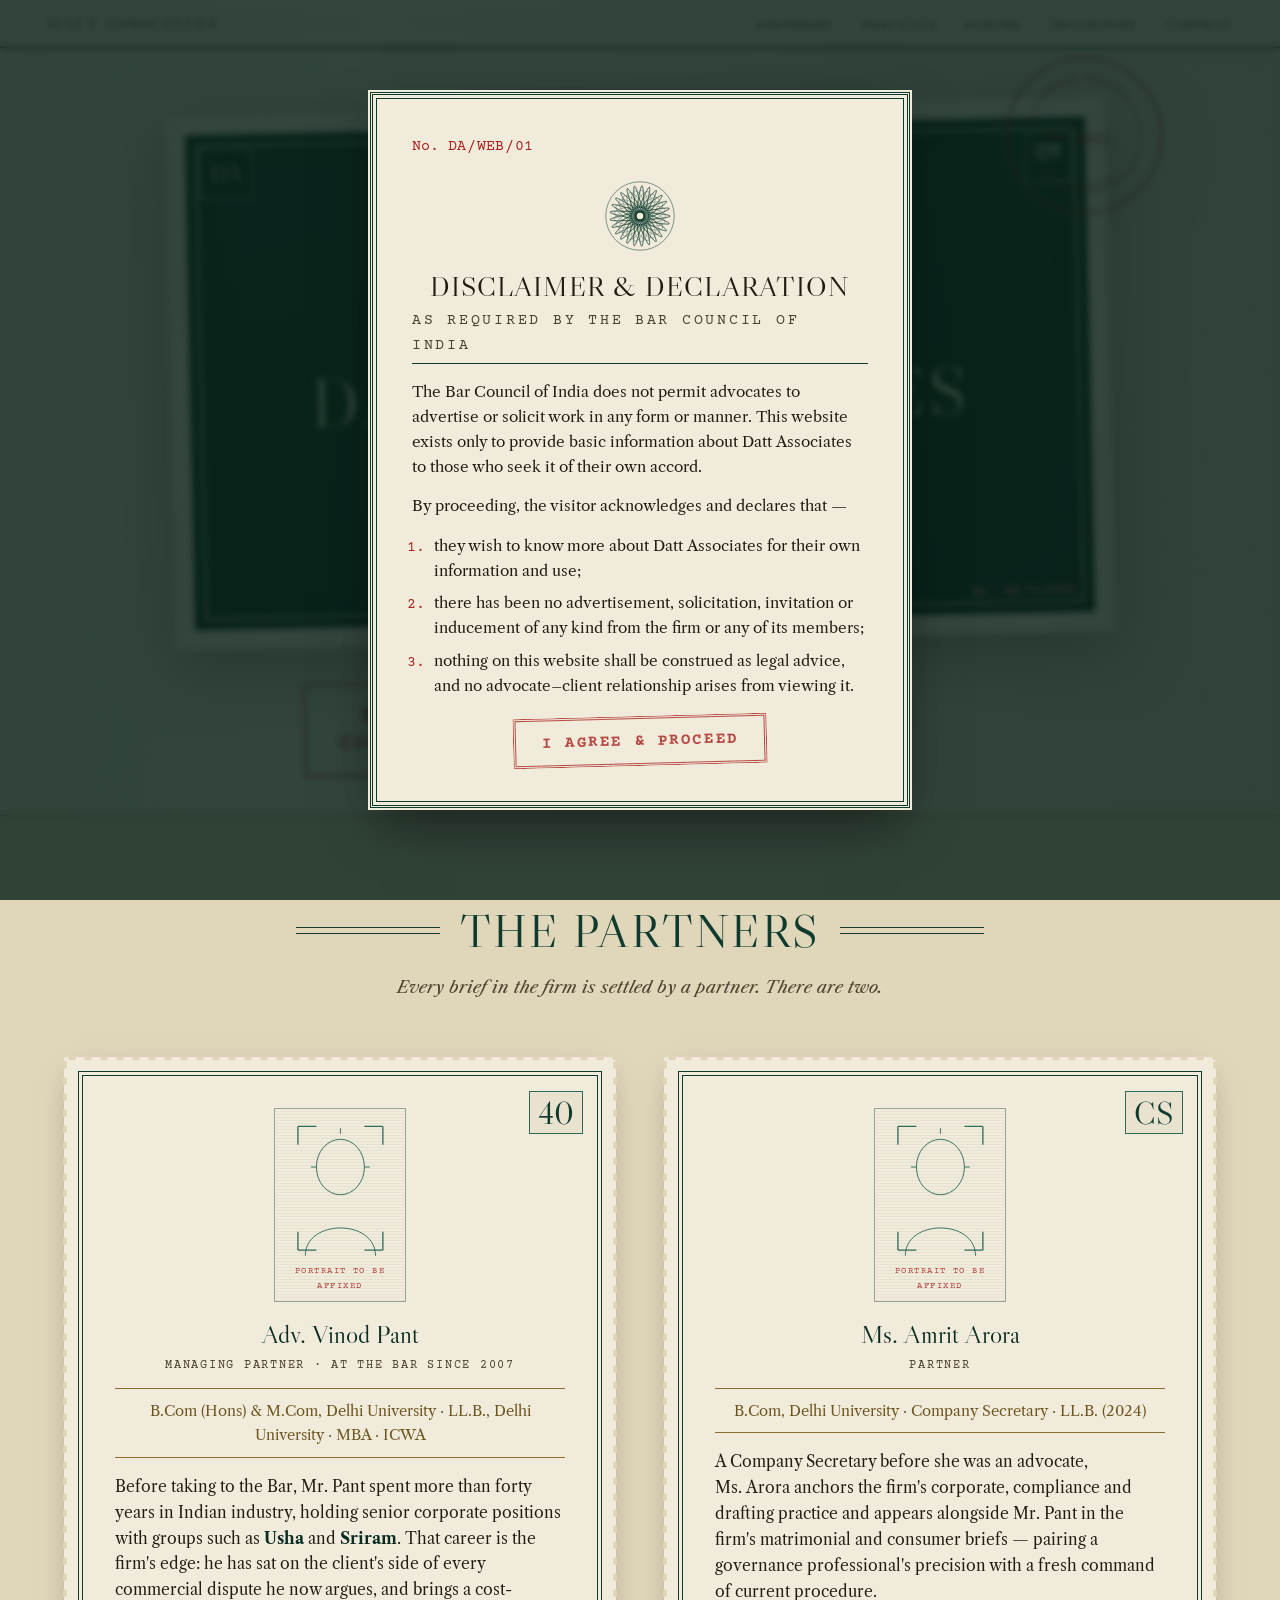
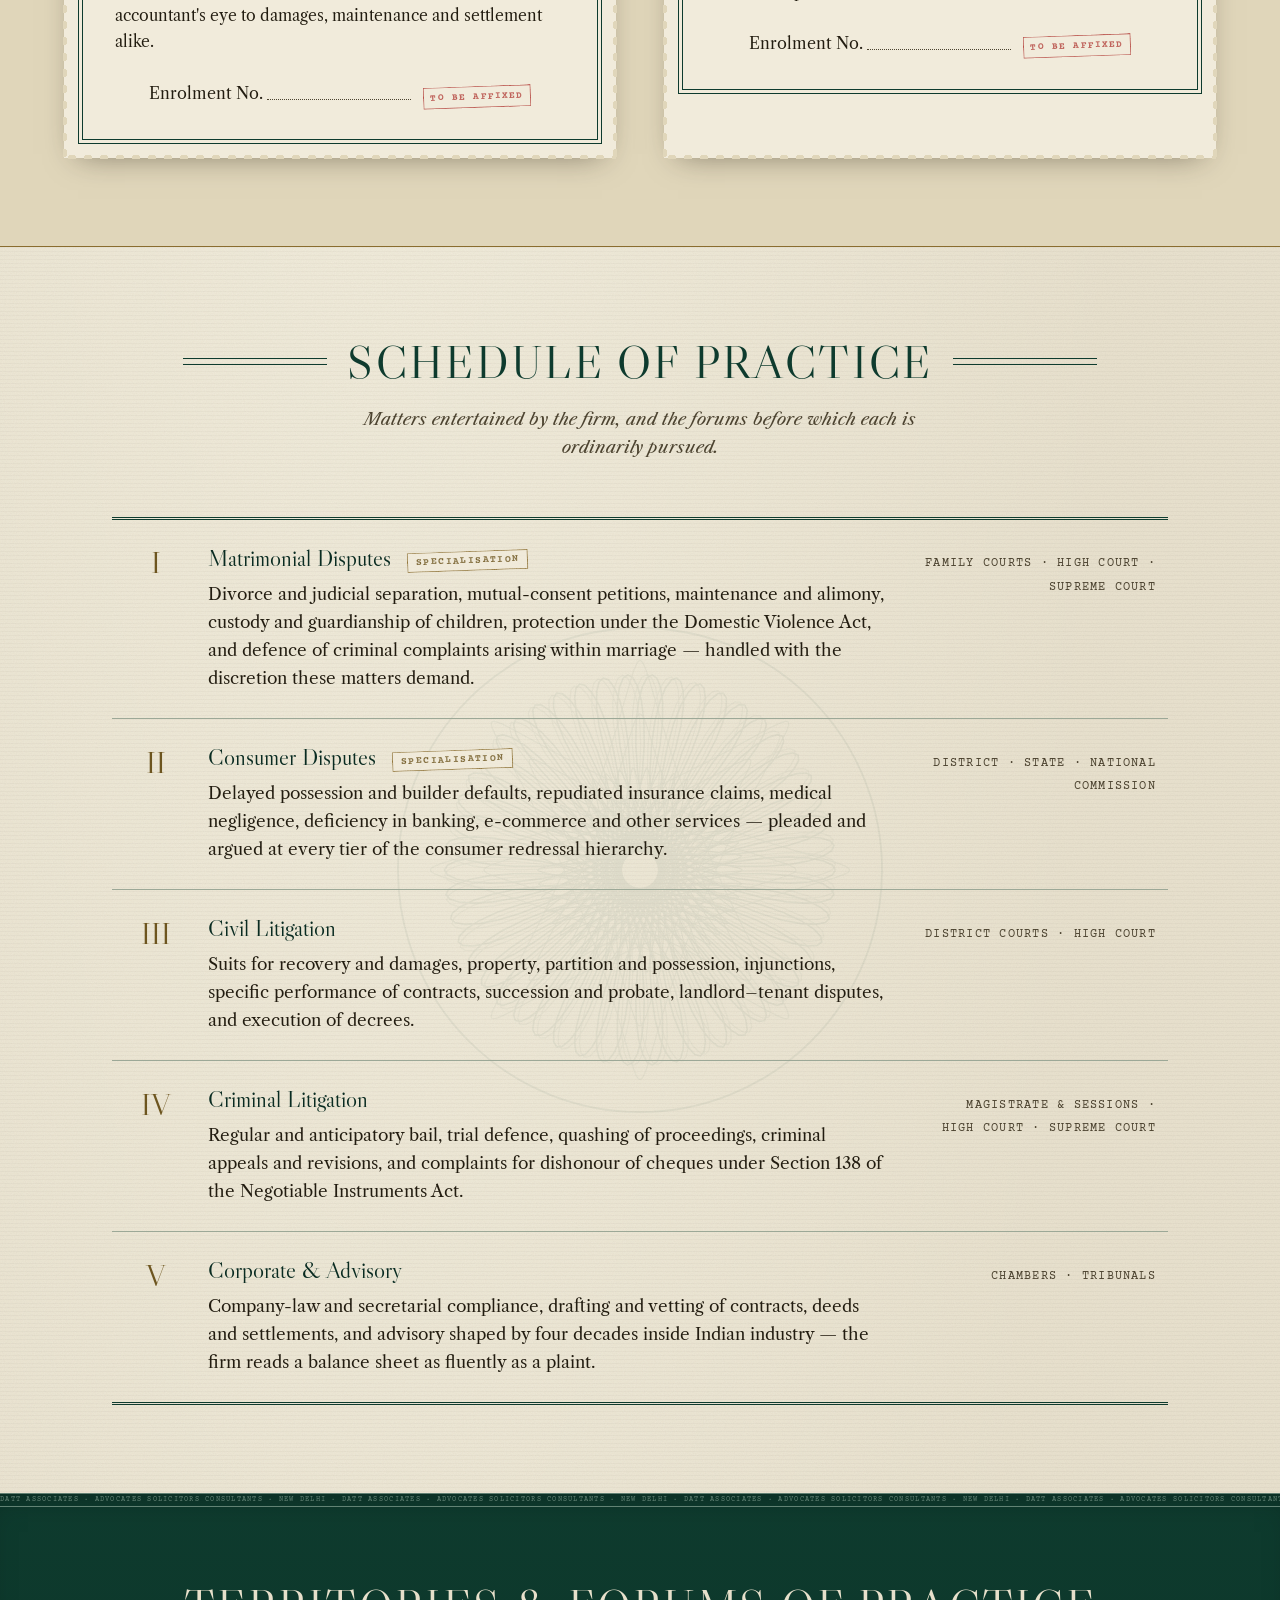
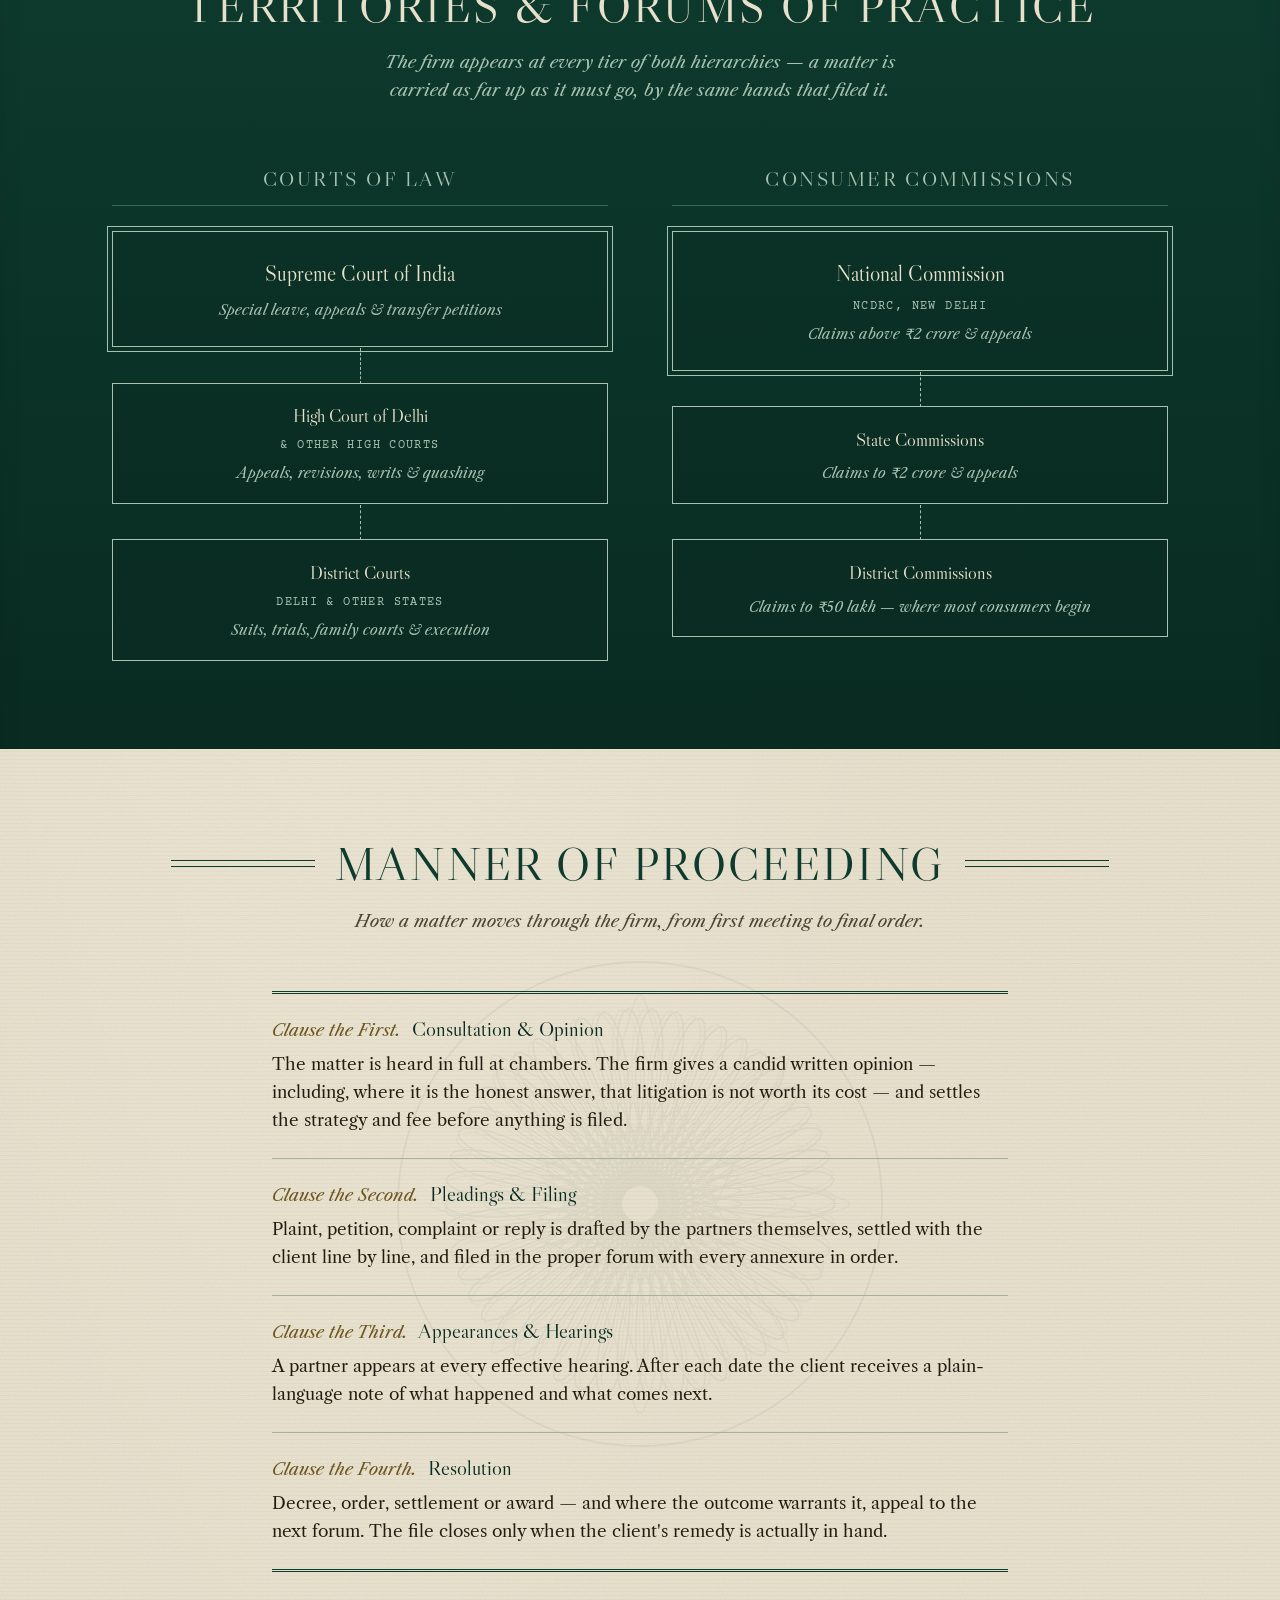
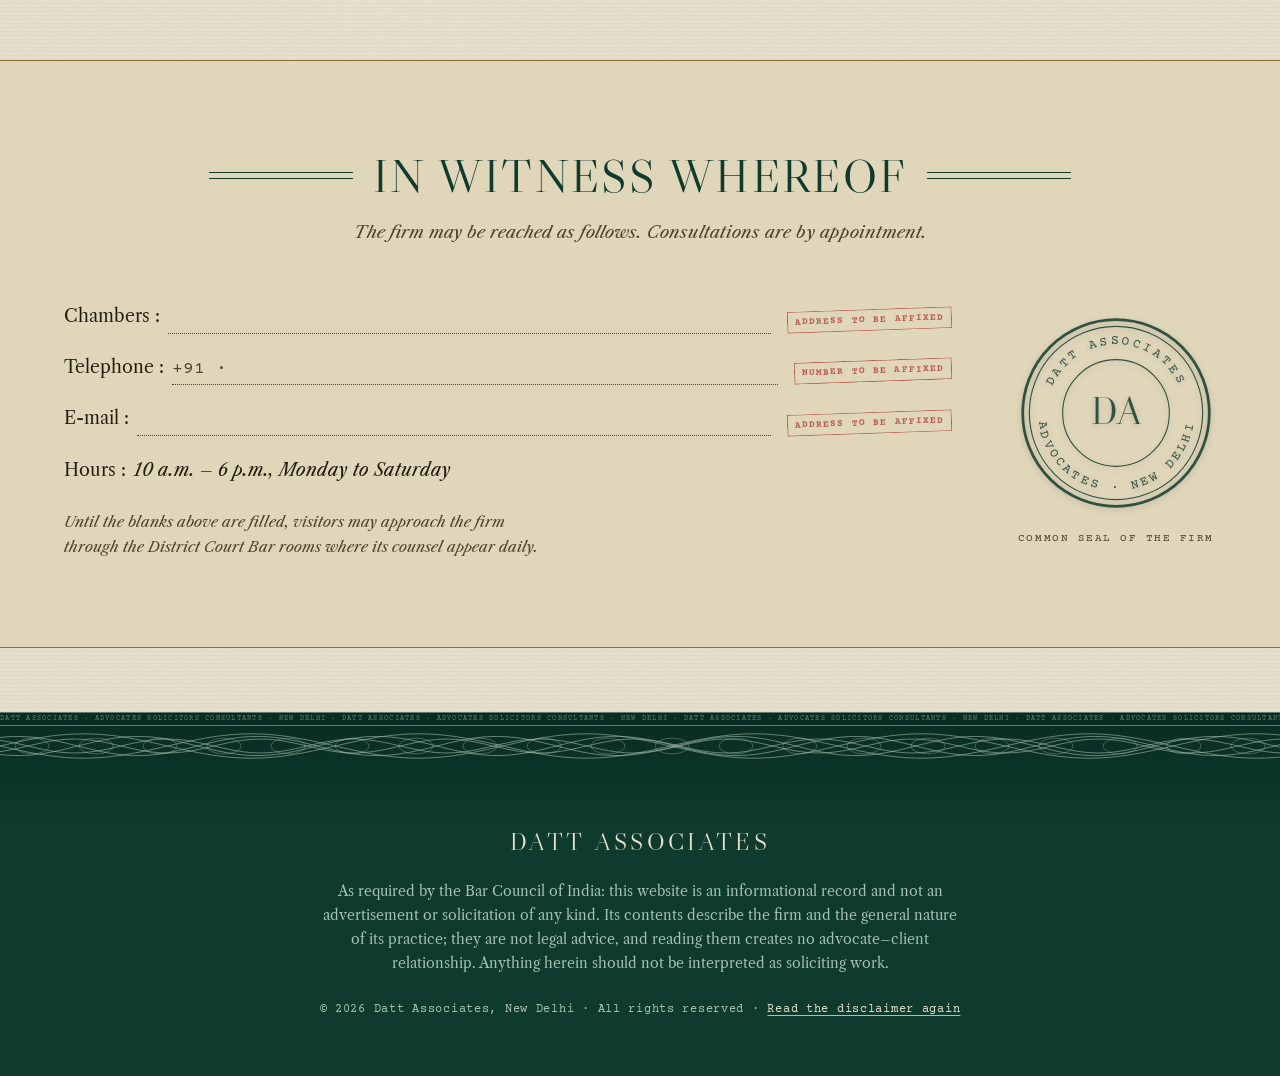
==== index.html @ afb18645 "Datt Associates firm site — engraved stamp-paper design Static one-page site for the Delhi law firm:" ====
<!DOCTYPE html>
<html lang="en">
<head>
<meta charset="UTF-8">
<meta name="viewport" content="width=device-width, initial-scale=1.0">
<title>Datt Associates — Advocates, Solicitors &amp; Consultants, New Delhi</title>
<meta name="description" content="Datt Associates, New Delhi — advocates, solicitors and consultants for civil, criminal, matrimonial and consumer matters, appearing from the district courts to the Supreme Court of India.">
<link rel="stylesheet" href="fonts/fonts.css">
<link rel="stylesheet" href="css/styles.css">
<link rel="icon" href="data:image/svg+xml,%3Csvg xmlns='http://www.w3.org/2000/svg' viewBox='0 0 32 32'%3E%3Crect width='32' height='32' fill='%230e3b2e'/%3E%3Ctext x='16' y='22' text-anchor='middle' font-family='Georgia' font-size='17' fill='%23e9e2cf'%3EDA%3C/text%3E%3C/svg%3E">
</head>
<body>
<!--
THESIS: The firm's site is an engraved Indian legal instrument — stamp-paper security
printing carrying verifiable pedigree — refusing the navy-gold pillars-and-gavel
law-firm template and its sterile legal-tech opposite.
OWN-WORLD: Buff security paper; intaglio green plates; guilloche rosettes and lattice
bands generated as working curves; rubber-stamp red endorsements; court-fee gold marks;
red mono serial numbers; microprint rules; perforated stamp frames; deed-blank
placeholders. Caslon engraved caps, Courier Prime serials, Devanagari co-title.
STORY: A distressed litigant lands on a document that looks like the law itself,
reads exactly what the firm handles and who argues it, believes the specifics,
and calls for a consultation.
FIRST VIEWPORT: One monumental perforated stamp affixed to the sheet at -1.2deg —
green engraved interior with rosette, bilingual firm name, hook line, corner marks —
cancelled by a red circular NEW DELHI postmark; below it the red stamped
REQUEST A CONSULTATION endorsement, then the partner stamps.
FORM: Stamp Paper Engraving — grounded candidate 4 of 7, seed key 9ecdd516.
COMP: .impeccable/mocks/comp3-affixed-stamp.png approved 2026-08-31 (code-rendered).
FINISH: unreviewed and undocumented is unfinished; this build ends with the finish
review, the verdict, and DESIGN.md
-->

<a class="skip-link" href="#partners">Skip to content</a>

<!-- ══════════ BCI DISCLAIMER GATE ══════════ -->
<div class="gate" id="gate" role="dialog" aria-modal="true" aria-labelledby="gate-title">
  <div class="gate-doc">
    <div class="gate-border" aria-hidden="true"></div>
    <p class="gate-serial">No.&nbsp;DA&#8202;/&#8202;WEB&#8202;/&#8202;01</p>
    <svg class="gate-rosette" data-rosette="small" viewBox="-60 -60 120 120" aria-hidden="true"></svg>
    <h2 id="gate-title">Disclaimer &amp; Declaration</h2>
    <p class="gate-rule-word" aria-hidden="true">As required by the Bar Council of India</p>
    <p>The Bar Council of India does not permit advocates to advertise or solicit
    work in any form or manner. This website exists only to provide basic
    information about Datt&nbsp;Associates to those who seek it of their own accord.</p>
    <p>By proceeding, the visitor acknowledges and declares that —</p>
    <ol>
      <li>they wish to know more about Datt&nbsp;Associates for their own information and use;</li>
      <li>there has been no advertisement, solicitation, invitation or inducement of any kind from the firm or any of its members;</li>
      <li>nothing on this website shall be construed as legal advice, and no advocate–client relationship arises from viewing it.</li>
    </ol>
    <button class="stamp-btn" id="gate-agree" type="button">I&nbsp;Agree&nbsp;&amp;&nbsp;Proceed</button>
    <div class="gate-stamp" id="gate-stamp" aria-hidden="true">Agreed<br>&amp; Admitted</div>
  </div>
</div>

<!-- ══════════ DOCKET NAV ══════════ -->
<nav class="docket" aria-label="Site">
  <p class="docket-name">Datt&nbsp;Associates</p>
  <ul>
    <li><a href="#partners">Partners</a></li>
    <li><a href="#practice">Practice</a></li>
    <li><a href="#forums">Forums</a></li>
    <li><a href="#procedure">Procedure</a></li>
    <li><a href="#contact">Contact</a></li>
  </ul>
</nav>

<main>
<!-- ══════════ HERO: THE AFFIXED STAMP ══════════ -->
<header class="affix-wrap">
  <div class="mega-stamp">
    <div class="perf" aria-hidden="true"><span></span><span></span><span></span><span></span></div>
    <p class="mega-corner tl" aria-hidden="true">DA</p>
    <p class="mega-corner tr" lang="hi" aria-hidden="true">दत्त</p>
    <div class="stamp-inner">
      <svg class="rosette-main" data-rosette="main" viewBox="-110 -110 220 220" role="img" aria-label="Engraved guilloche rosette"></svg>
      <p class="mega-hindi" lang="hi">दत्त एसोसिएट्स</p>
      <h1 class="mega-name">Datt Associates</h1>
      <p class="mega-role">Advocates&nbsp;·&nbsp;Solicitors&nbsp;·&nbsp;Consultants</p>
      <p class="mega-hook">Counsel in civil, criminal, matrimonial &amp; consumer matters —
      from the district courts of Delhi and other states to the Supreme&nbsp;Court of&nbsp;India.</p>
      <p class="mega-serial">No.&nbsp;DA&#8201;74&#8201;4952</p>
    </div>
    <svg class="postmark" viewBox="-90 -90 180 180" aria-hidden="true">
      <defs><path id="pmArc" d="M -58,0 A 58,58 0 0 1 58,0"/><path id="pmArcB" d="M -58,0 A 58,58 0 0 0 58,0"/></defs>
      <circle r="82" fill="none" stroke="currentColor" stroke-width="3"/>
      <circle r="60" fill="none" stroke="currentColor" stroke-width="1.5"/>
      <text class="pm-text"><textPath href="#pmArc" startOffset="50%" text-anchor="middle">NEW DELHI</textPath></text>
      <text class="pm-text"><textPath href="#pmArcB" startOffset="50%" text-anchor="middle">CHAMBERS</textPath></text>
      <text y="7" text-anchor="middle" class="pm-mid">BY APPT.</text>
    </svg>
  </div>
  <div class="endorsement">
    <a class="stamp-cta" href="#contact">Request a<br>Consultation</a>
    <div class="endorse-note">
      <p>Consultations by appointment at the firm's chambers, New Delhi.</p>
      <a class="quiet-link" href="#practice">Read the schedule of practice ↓</a>
    </div>
  </div>
</header>

<!-- ══════════ THE PARTNERS ══════════ -->
<section class="sheet sheet-tint" id="partners" aria-labelledby="partners-h">
  <h2 id="partners-h" class="sheet-h">The Partners</h2>
  <p class="sheet-intro">Every brief in the firm is settled by a partner. There are two.</p>

  <div class="partners">
    <article class="stamp-card">
      <div class="perf" aria-hidden="true"><span></span><span></span><span></span><span></span></div>
      <div class="stamp-inner">
        <p class="denom" aria-hidden="true">40</p>
        <div class="portrait" role="img" aria-label="Portrait of Adv. Vinod Pant — photograph to be affixed">
          <svg viewBox="0 0 120 150" aria-hidden="true">
            <g fill="none" stroke="currentColor" stroke-width="1">
              <ellipse cx="60" cy="52" rx="26" ry="30"/>
              <path d="M22 148 C 22 108, 98 108, 98 148"/>
              <path d="M34 52 h-6 M92 52 h-6 M60 16 v-6"/>
              <path d="M14 8 h20 M14 8 v20 M106 8 h-20 M106 8 v20 M14 142 h20 M14 142 v-20 M106 142 h-20 M106 142 v-20" stroke-width="1.4"/>
            </g>
          </svg>
          <p class="portrait-note">Portrait to be affixed</p>
        </div>
        <h3>Adv.&nbsp;Vinod&nbsp;Pant</h3>
        <p class="stamp-role">Managing Partner · at the Bar since 2007</p>
        <p class="stamp-quals">B.Com&nbsp;(Hons) &amp; M.Com, Delhi University · LL.B., Delhi University · MBA · ICWA</p>
        <p class="stamp-bio">Before taking to the Bar, Mr.&nbsp;Pant spent more than forty years in
        Indian industry, holding senior corporate positions with groups such as
        <strong>Usha</strong> and <strong>Sriram</strong>. That career is the firm's
        edge: he has sat on the client's side of every commercial dispute he now
        argues, and brings a cost-accountant's eye to damages, maintenance and
        settlement alike.</p>
        <p class="deed-blank">Enrolment No. <span class="blank-line">&nbsp;</span> <span class="replace-mark">to be affixed</span></p>
      </div>
    </article>

    <article class="stamp-card">
      <div class="perf" aria-hidden="true"><span></span><span></span><span></span><span></span></div>
      <div class="stamp-inner">
        <p class="denom" aria-hidden="true">CS</p>
        <div class="portrait" role="img" aria-label="Portrait of Ms. Amrit Arora — photograph to be affixed">
          <svg viewBox="0 0 120 150" aria-hidden="true">
            <g fill="none" stroke="currentColor" stroke-width="1">
              <ellipse cx="60" cy="52" rx="26" ry="30"/>
              <path d="M22 148 C 22 108, 98 108, 98 148"/>
              <path d="M34 52 h-6 M92 52 h-6 M60 16 v-6"/>
              <path d="M14 8 h20 M14 8 v20 M106 8 h-20 M106 8 v20 M14 142 h20 M14 142 v-20 M106 142 h-20 M106 142 v-20" stroke-width="1.4"/>
            </g>
          </svg>
          <p class="portrait-note">Portrait to be affixed</p>
        </div>
        <h3>Ms.&nbsp;Amrit&nbsp;Arora</h3>
        <p class="stamp-role">Partner</p>
        <p class="stamp-quals">B.Com, Delhi University · Company Secretary · LL.B.&nbsp;(2024)</p>
        <p class="stamp-bio">A Company Secretary before she was an advocate,
        Ms.&nbsp;Arora anchors the firm's corporate, compliance and drafting
        practice and appears alongside Mr.&nbsp;Pant in the firm's matrimonial and
        consumer briefs — pairing a governance professional's precision with a
        fresh command of current procedure.</p>
        <p class="deed-blank">Enrolment No. <span class="blank-line">&nbsp;</span> <span class="replace-mark">to be affixed</span></p>
      </div>
    </article>
  </div>
</section>

<!-- ══════════ SCHEDULE OF PRACTICE ══════════ -->
<section class="sheet" id="practice" aria-labelledby="practice-h">
  <svg class="watermark" data-rosette="main" viewBox="-110 -110 220 220" aria-hidden="true"></svg>
  <h2 id="practice-h" class="sheet-h">Schedule of Practice</h2>
  <p class="sheet-intro">Matters entertained by the firm, and the forums before which each is ordinarily pursued.</p>

  <div class="schedule" role="list">
    <article class="row" role="listitem">
      <p class="row-index" aria-hidden="true">I</p>
      <div class="row-body">
        <h3>Matrimonial Disputes <span class="fee-mark">Specialisation</span></h3>
        <p>Divorce and judicial separation, mutual-consent petitions, maintenance and
        alimony, custody and guardianship of children, protection under the Domestic
        Violence Act, and defence of criminal complaints arising within marriage —
        handled with the discretion these matters demand.</p>
      </div>
      <p class="row-forum">Family Courts · High&nbsp;Court · Supreme&nbsp;Court</p>
    </article>

    <article class="row" role="listitem">
      <p class="row-index" aria-hidden="true">II</p>
      <div class="row-body">
        <h3>Consumer Disputes <span class="fee-mark">Specialisation</span></h3>
        <p>Delayed possession and builder defaults, repudiated insurance claims,
        medical negligence, deficiency in banking, e-commerce and other services —
        pleaded and argued at every tier of the consumer redressal hierarchy.</p>
      </div>
      <p class="row-forum">District · State · National Commission</p>
    </article>

    <article class="row" role="listitem">
      <p class="row-index" aria-hidden="true">III</p>
      <div class="row-body">
        <h3>Civil Litigation</h3>
        <p>Suits for recovery and damages, property, partition and possession,
        injunctions, specific performance of contracts, succession and probate,
        landlord–tenant disputes, and execution of decrees.</p>
      </div>
      <p class="row-forum">District Courts · High&nbsp;Court</p>
    </article>

    <article class="row" role="listitem">
      <p class="row-index" aria-hidden="true">IV</p>
      <div class="row-body">
        <h3>Criminal Litigation</h3>
        <p>Regular and anticipatory bail, trial defence, quashing of proceedings,
        criminal appeals and revisions, and complaints for dishonour of cheques
        under Section&nbsp;138 of the Negotiable Instruments Act.</p>
      </div>
      <p class="row-forum">Magistrate &amp; Sessions · High&nbsp;Court · Supreme&nbsp;Court</p>
    </article>

    <article class="row" role="listitem">
      <p class="row-index" aria-hidden="true">V</p>
      <div class="row-body">
        <h3>Corporate &amp; Advisory</h3>
        <p>Company-law and secretarial compliance, drafting and vetting of contracts,
        deeds and settlements, and advisory shaped by four decades inside Indian
        industry — the firm reads a balance sheet as fluently as a plaint.</p>
      </div>
      <p class="row-forum">Chambers · Tribunals</p>
    </article>
  </div>
</section>

<!-- ══════════ TERRITORIES & FORUMS ══════════ -->
<section class="ledger" id="forums" aria-labelledby="forums-h">
  <p class="microprint microprint-onink" aria-hidden="true"></p>
  <h2 id="forums-h" class="ledger-h">Territories &amp; Forums of Practice</h2>
  <p class="ledger-intro">The firm appears at every tier of both hierarchies — a matter is carried
  as far up as it must go, by the same hands that filed it.</p>

  <div class="ladders">
    <div class="ladder" aria-label="Courts of law, ascending">
      <h3>Courts of Law</h3>
      <ol reversed>
        <li class="tier tier-3">
          <p class="tier-name">Supreme Court of India</p>
          <p class="tier-note">Special leave, appeals &amp; transfer petitions</p>
        </li>
        <li class="tier tier-2">
          <p class="tier-name">High Court of Delhi <span class="tier-amp">&amp; other High Courts</span></p>
          <p class="tier-note">Appeals, revisions, writs &amp; quashing</p>
        </li>
        <li class="tier tier-1">
          <p class="tier-name">District Courts <span class="tier-amp">Delhi &amp; other states</span></p>
          <p class="tier-note">Suits, trials, family courts &amp; execution</p>
        </li>
      </ol>
    </div>
    <div class="ladder" aria-label="Consumer commissions, ascending">
      <h3>Consumer Commissions</h3>
      <ol reversed>
        <li class="tier tier-3">
          <p class="tier-name">National Commission <span class="tier-amp">NCDRC, New Delhi</span></p>
          <p class="tier-note">Claims above ₹2 crore &amp; appeals</p>
        </li>
        <li class="tier tier-2">
          <p class="tier-name">State Commissions</p>
          <p class="tier-note">Claims to ₹2 crore &amp; appeals</p>
        </li>
        <li class="tier tier-1">
          <p class="tier-name">District Commissions</p>
          <p class="tier-note">Claims to ₹50 lakh — where most consumers begin</p>
        </li>
      </ol>
    </div>
  </div>
</section>

<!-- ══════════ MANNER OF PROCEEDING ══════════ -->
<section class="sheet" id="procedure" aria-labelledby="procedure-h">
  <svg class="watermark" data-rosette="main" viewBox="-110 -110 220 220" aria-hidden="true"></svg>
  <h2 id="procedure-h" class="sheet-h">Manner of Proceeding</h2>
  <p class="sheet-intro">How a matter moves through the firm, from first meeting to final order.</p>

  <div class="clauses">
    <article class="clause">
      <h3><span class="clause-no">Clause the First.</span> Consultation &amp; Opinion</h3>
      <p>The matter is heard in full at chambers. The firm gives a candid written
      opinion — including, where it is the honest answer, that litigation is not
      worth its cost — and settles the strategy and fee before anything is filed.</p>
    </article>
    <article class="clause">
      <h3><span class="clause-no">Clause the Second.</span> Pleadings &amp; Filing</h3>
      <p>Plaint, petition, complaint or reply is drafted by the partners themselves,
      settled with the client line by line, and filed in the proper forum with
      every annexure in order.</p>
    </article>
    <article class="clause">
      <h3><span class="clause-no">Clause the Third.</span> Appearances &amp; Hearings</h3>
      <p>A partner appears at every effective hearing. After each date the client
      receives a plain-language note of what happened and what comes next.</p>
    </article>
    <article class="clause">
      <h3><span class="clause-no">Clause the Fourth.</span> Resolution</h3>
      <p>Decree, order, settlement or award — and where the outcome warrants it,
      appeal to the next forum. The file closes only when the client's remedy
      is actually in hand.</p>
    </article>
  </div>
</section>

<!-- ══════════ EXECUTION BLOCK: CONTACT ══════════ -->
<section class="sheet sheet-tint" id="contact" aria-labelledby="contact-h">
  <h2 id="contact-h" class="sheet-h">In Witness Whereof</h2>
  <p class="sheet-intro">The firm may be reached as follows. Consultations are by appointment.</p>

  <div class="execution">
    <div class="exec-fields">
      <p class="deed-blank">Chambers&nbsp;: <span class="blank-line blank-wide">&nbsp;</span> <span class="replace-mark">address to be affixed</span></p>
      <p class="deed-blank">Telephone&nbsp;: <span class="blank-line">+91&nbsp;·&nbsp;&nbsp;&nbsp;&nbsp;&nbsp;&nbsp;&nbsp;&nbsp;&nbsp;&nbsp;</span> <span class="replace-mark">number to be affixed</span></p>
      <p class="deed-blank">E-mail&nbsp;: <span class="blank-line blank-wide">&nbsp;</span> <span class="replace-mark">address to be affixed</span></p>
      <p class="deed-blank">Hours&nbsp;: <span class="deed-set">10 a.m. – 6 p.m., Monday to Saturday</span></p>
      <p class="exec-note">Until the blanks above are filled, visitors may approach the firm
      through the District Court Bar rooms where its counsel appear daily.</p>
    </div>
    <div class="seal-block" aria-hidden="true">
      <svg class="seal" viewBox="-90 -90 180 180">
        <defs>
          <path id="sealArcTop" d="M -62,0 A 62,62 0 0 1 62,0"/>
          <path id="sealArcBot" d="M -70,0 A 70,70 0 0 0 70,0"/>
        </defs>
        <circle r="84" fill="none" stroke="currentColor" stroke-width="2.5"/>
        <circle r="78" fill="none" stroke="currentColor" stroke-width="1"/>
        <circle r="48" fill="none" stroke="currentColor" stroke-width="1"/>
        <text class="seal-text"><textPath href="#sealArcTop" startOffset="50%" text-anchor="middle">DATT ASSOCIATES</textPath></text>
        <text class="seal-text"><textPath href="#sealArcBot" startOffset="50%" text-anchor="middle">ADVOCATES · NEW DELHI</textPath></text>
        <text class="seal-mono" y="10" text-anchor="middle">DA</text>
      </svg>
      <p class="seal-caption">Common seal of the firm</p>
    </div>
  </div>
</section>
</main>

<!-- ══════════ FOOTER ══════════ -->
<footer class="colophon">
  <p class="microprint microprint-onink" aria-hidden="true"></p>
  <svg class="band" data-band viewBox="0 0 1200 46" preserveAspectRatio="none" aria-hidden="true"></svg>
  <div class="colophon-body">
    <p class="colophon-name">Datt&nbsp;Associates</p>
    <p class="colophon-disclaimer">As required by the Bar Council of India: this website is an
    informational record and not an advertisement or solicitation of any kind. Its contents
    describe the firm and the general nature of its practice; they are not legal advice, and
    reading them creates no advocate–client relationship. Anything herein should not be
    interpreted as soliciting work.</p>
    <p class="colophon-fine">© 2026 Datt Associates, New Delhi · All rights reserved ·
    <a href="#gate" id="reshow-gate">Read the disclaimer again</a></p>
  </div>
</footer>

<script src="js/main.js"></script>
</body>
</html>
---- fonts/fonts.css ----
/* latin-ext */
@font-face {
  font-family: 'Courier Prime';
  font-style: normal;
  font-weight: 400;
  font-display: swap;
  src: url(../fonts/f0.woff2) format('woff2');
  unicode-range: U+0100-02BA, U+02BD-02C5, U+02C7-02CC, U+02CE-02D7, U+02DD-02FF, U+0304, U+0308, U+0329, U+1D00-1DBF, U+1E00-1E9F, U+1EF2-1EFF, U+2020, U+20A0-20AB, U+20AD-20C0, U+2113, U+2C60-2C7F, U+A720-A7FF;
}
/* latin */
@font-face {
  font-family: 'Courier Prime';
  font-style: normal;
  font-weight: 400;
  font-display: swap;
  src: url(../fonts/f1.woff2) format('woff2');
  unicode-range: U+0000-00FF, U+0131, U+0152-0153, U+02BB-02BC, U+02C6, U+02DA, U+02DC, U+0304, U+0308, U+0329, U+2000-206F, U+20AC, U+2122, U+2191, U+2193, U+2212, U+2215, U+FEFF, U+FFFD;
}
/* latin-ext */
@font-face {
  font-family: 'Courier Prime';
  font-style: normal;
  font-weight: 700;
  font-display: swap;
  src: url(../fonts/f2.woff2) format('woff2');
  unicode-range: U+0100-02BA, U+02BD-02C5, U+02C7-02CC, U+02CE-02D7, U+02DD-02FF, U+0304, U+0308, U+0329, U+1D00-1DBF, U+1E00-1E9F, U+1EF2-1EFF, U+2020, U+20A0-20AB, U+20AD-20C0, U+2113, U+2C60-2C7F, U+A720-A7FF;
}
/* latin */
@font-face {
  font-family: 'Courier Prime';
  font-style: normal;
  font-weight: 700;
  font-display: swap;
  src: url(../fonts/f3.woff2) format('woff2');
  unicode-range: U+0000-00FF, U+0131, U+0152-0153, U+02BB-02BC, U+02C6, U+02DA, U+02DC, U+0304, U+0308, U+0329, U+2000-206F, U+20AC, U+2122, U+2191, U+2193, U+2212, U+2215, U+FEFF, U+FFFD;
}
/* latin-ext */
@font-face {
  font-family: 'Libre Caslon Display';
  font-style: normal;
  font-weight: 400;
  font-display: swap;
  src: url(../fonts/f4.woff2) format('woff2');
  unicode-range: U+0100-02BA, U+02BD-02C5, U+02C7-02CC, U+02CE-02D7, U+02DD-02FF, U+0304, U+0308, U+0329, U+1D00-1DBF, U+1E00-1E9F, U+1EF2-1EFF, U+2020, U+20A0-20AB, U+20AD-20C0, U+2113, U+2C60-2C7F, U+A720-A7FF;
}
/* latin */
@font-face {
  font-family: 'Libre Caslon Display';
  font-style: normal;
  font-weight: 400;
  font-display: swap;
  src: url(../fonts/f5.woff2) format('woff2');
  unicode-range: U+0000-00FF, U+0131, U+0152-0153, U+02BB-02BC, U+02C6, U+02DA, U+02DC, U+0304, U+0308, U+0329, U+2000-206F, U+20AC, U+2122, U+2191, U+2193, U+2212, U+2215, U+FEFF, U+FFFD;
}
/* latin-ext */
@font-face {
  font-family: 'Libre Caslon Text';
  font-style: italic;
  font-weight: 400;
  font-display: swap;
  src: url(../fonts/f6.woff2) format('woff2');
  unicode-range: U+0100-02BA, U+02BD-02C5, U+02C7-02CC, U+02CE-02D7, U+02DD-02FF, U+0304, U+0308, U+0329, U+1D00-1DBF, U+1E00-1E9F, U+1EF2-1EFF, U+2020, U+20A0-20AB, U+20AD-20C0, U+2113, U+2C60-2C7F, U+A720-A7FF;
}
/* latin */
@font-face {
  font-family: 'Libre Caslon Text';
  font-style: italic;
  font-weight: 400;
  font-display: swap;
  src: url(../fonts/f7.woff2) format('woff2');
  unicode-range: U+0000-00FF, U+0131, U+0152-0153, U+02BB-02BC, U+02C6, U+02DA, U+02DC, U+0304, U+0308, U+0329, U+2000-206F, U+20AC, U+2122, U+2191, U+2193, U+2212, U+2215, U+FEFF, U+FFFD;
}
/* latin-ext */
@font-face {
  font-family: 'Libre Caslon Text';
  font-style: normal;
  font-weight: 400;
  font-display: swap;
  src: url(../fonts/f8.woff2) format('woff2');
  unicode-range: U+0100-02BA, U+02BD-02C5, U+02C7-02CC, U+02CE-02D7, U+02DD-02FF, U+0304, U+0308, U+0329, U+1D00-1DBF, U+1E00-1E9F, U+1EF2-1EFF, U+2020, U+20A0-20AB, U+20AD-20C0, U+2113, U+2C60-2C7F, U+A720-A7FF;
}
/* latin */
@font-face {
  font-family: 'Libre Caslon Text';
  font-style: normal;
  font-weight: 400;
  font-display: swap;
  src: url(../fonts/f9.woff2) format('woff2');
  unicode-range: U+0000-00FF, U+0131, U+0152-0153, U+02BB-02BC, U+02C6, U+02DA, U+02DC, U+0304, U+0308, U+0329, U+2000-206F, U+20AC, U+2122, U+2191, U+2193, U+2212, U+2215, U+FEFF, U+FFFD;
}
/* latin-ext */
@font-face {
  font-family: 'Libre Caslon Text';
  font-style: normal;
  font-weight: 700;
  font-display: swap;
  src: url(../fonts/f10.woff2) format('woff2');
  unicode-range: U+0100-02BA, U+02BD-02C5, U+02C7-02CC, U+02CE-02D7, U+02DD-02FF, U+0304, U+0308, U+0329, U+1D00-1DBF, U+1E00-1E9F, U+1EF2-1EFF, U+2020, U+20A0-20AB, U+20AD-20C0, U+2113, U+2C60-2C7F, U+A720-A7FF;
}
/* latin */
@font-face {
  font-family: 'Libre Caslon Text';
  font-style: normal;
  font-weight: 700;
  font-display: swap;
  src: url(../fonts/f11.woff2) format('woff2');
  unicode-range: U+0000-00FF, U+0131, U+0152-0153, U+02BB-02BC, U+02C6, U+02DA, U+02DC, U+0304, U+0308, U+0329, U+2000-206F, U+20AC, U+2122, U+2191, U+2193, U+2212, U+2215, U+FEFF, U+FFFD;
}
/* devanagari */
@font-face {
  font-family: 'Noto Serif Devanagari';
  font-style: normal;
  font-weight: 500;
  font-stretch: 100%;
  font-display: swap;
  src: url(../fonts/f12.woff2) format('woff2');
  unicode-range: U+0900-097F, U+1CD0-1CF9, U+200C-200D, U+20A8, U+20B9, U+20F0, U+25CC, U+A830-A839, U+A8E0-A8FF, U+11B00-11B09;
}
/* latin-ext */
@font-face {
  font-family: 'Noto Serif Devanagari';
  font-style: normal;
  font-weight: 500;
  font-stretch: 100%;
  font-display: swap;
  src: url(../fonts/f13.woff2) format('woff2');
  unicode-range: U+0100-02BA, U+02BD-02C5, U+02C7-02CC, U+02CE-02D7, U+02DD-02FF, U+0304, U+0308, U+0329, U+1D00-1DBF, U+1E00-1E9F, U+1EF2-1EFF, U+2020, U+20A0-20AB, U+20AD-20C0, U+2113, U+2C60-2C7F, U+A720-A7FF;
}
/* latin */
@font-face {
  font-family: 'Noto Serif Devanagari';
  font-style: normal;
  font-weight: 500;
  font-stretch: 100%;
  font-display: swap;
  src: url(../fonts/f14.woff2) format('woff2');
  unicode-range: U+0000-00FF, U+0131, U+0152-0153, U+02BB-02BC, U+02C6, U+02DA, U+02DC, U+0304, U+0308, U+0329, U+2000-206F, U+20AC, U+2122, U+2191, U+2193, U+2212, U+2215, U+FEFF, U+FFFD;
}
/* devanagari */
@font-face {
  font-family: 'Noto Serif Devanagari';
  font-style: normal;
  font-weight: 600;
  font-stretch: 100%;
  font-display: swap;
  src: url(../fonts/f15.woff2) format('woff2');
  unicode-range: U+0900-097F, U+1CD0-1CF9, U+200C-200D, U+20A8, U+20B9, U+20F0, U+25CC, U+A830-A839, U+A8E0-A8FF, U+11B00-11B09;
}
/* latin-ext */
@font-face {
  font-family: 'Noto Serif Devanagari';
  font-style: normal;
  font-weight: 600;
  font-stretch: 100%;
  font-display: swap;
  src: url(../fonts/f16.woff2) format('woff2');
  unicode-range: U+0100-02BA, U+02BD-02C5, U+02C7-02CC, U+02CE-02D7, U+02DD-02FF, U+0304, U+0308, U+0329, U+1D00-1DBF, U+1E00-1E9F, U+1EF2-1EFF, U+2020, U+20A0-20AB, U+20AD-20C0, U+2113, U+2C60-2C7F, U+A720-A7FF;
}
/* latin */
@font-face {
  font-family: 'Noto Serif Devanagari';
  font-style: normal;
  font-weight: 600;
  font-stretch: 100%;
  font-display: swap;
  src: url(../fonts/f17.woff2) format('woff2');
  unicode-range: U+0000-00FF, U+0131, U+0152-0153, U+02BB-02BC, U+02C6, U+02DA, U+02DC, U+0304, U+0308, U+0329, U+2000-206F, U+20AC, U+2122, U+2191, U+2193, U+2212, U+2215, U+FEFF, U+FFFD;
}
---- css/styles.css ----
/* ═══════════════════════════════════════════════════════════════
   DATT ASSOCIATES — engraved legal instrument
   world: Indian stamp-paper security printing (seed 9ecdd516)
   ═══════════════════════════════════════════════════════════════ */

:root {
  --paper:      #e9e2cf;
  --paper-hi:   #f1ebdb;
  --paper-tint: #e0d6ba;
  --ink:        #221c10;
  --ink-soft:   #4c4330;
  --green:      #0e3b2e;
  --green-deep: #092b21;
  --green-line: #2f6b56;
  --on-green:   #e7e0cb;
  --on-green-2: #a8c2b2;
  --red:        #a8231f;
  --red-hi:     #bf2b24;
  --gold:       #8a6d2f;
  --gold-text:  #6d551f;
  --serif-d: "Libre Caslon Display", Georgia, "Times New Roman", serif;
  --serif-t: "Libre Caslon Text", Georgia, "Times New Roman", serif;
  --mono:    "Courier Prime", "Courier New", monospace;
  --hindi:   "Noto Serif Devanagari", "Libre Caslon Text", serif;
  --gutter: clamp(1rem, 4vw, 3rem);
}

* { margin: 0; padding: 0; box-sizing: border-box; }

html { scroll-behavior: smooth; scroll-padding-top: 4.5rem; }

body {
  font-family: var(--serif-t);
  font-size: 1.0625rem;
  line-height: 1.65;
  color: var(--ink);
  background-color: var(--paper);
  background-image:
    url("data:image/svg+xml,%3Csvg xmlns='http://www.w3.org/2000/svg' width='240' height='240'%3E%3Cfilter id='n'%3E%3CfeTurbulence type='fractalNoise' baseFrequency='.9' numOctaves='2'/%3E%3CfeColorMatrix values='0 0 0 0 .13 0 0 0 0 .11 0 0 0 0 .06 0 0 0 .06 0'/%3E%3C/filter%3E%3Crect width='240' height='240' filter='url(%23n)'/%3E%3C/svg%3E"),
    repeating-linear-gradient(0deg, rgba(34,28,16,.028) 0 1px, transparent 1px 4px),
    radial-gradient(ellipse at 30% 10%, rgba(255,252,240,.5), transparent 60%);
  caret-color: var(--red);
}

/* ── browser surfaces ─────────────────────────────── */
::selection { background: var(--green); color: var(--paper); }
:focus-visible { outline: 2px solid var(--red); outline-offset: 3px; border-radius: 1px; }
html { scrollbar-color: var(--green) var(--paper-tint); scrollbar-width: thin; }
body::-webkit-scrollbar { width: 10px; }
body::-webkit-scrollbar-track { background: var(--paper-tint); }
body::-webkit-scrollbar-thumb { background: var(--green); border: 2px solid var(--paper-tint); }
a { color: var(--green); text-decoration-color: var(--gold); text-underline-offset: 3px; text-decoration-thickness: 1px; }
a:hover { color: var(--green-deep); text-decoration-color: var(--red); }

.skip-link {
  position: absolute; left: -999px; top: 0; z-index: 99;
  background: var(--green); color: var(--on-green);
  padding: .6rem 1.2rem; font-family: var(--mono);
}
.skip-link:focus { left: 0; }

h1, h2, h3 { font-family: var(--serif-d); font-weight: 400; line-height: 1.15; text-wrap: balance; }

/* ── microprint (security rule) ───────────────────── */
.microprint {
  font-family: var(--mono); font-size: 6px; letter-spacing: .35em;
  white-space: nowrap; overflow: hidden; user-select: none;
  color: var(--green-line); opacity: .9;
  border-top: 1px solid currentColor; border-bottom: 1px solid currentColor;
  padding: 1px 0; line-height: 1.4;
}
.microprint-onink { color: var(--on-green-2); opacity: .55; font-size: 7px; letter-spacing: .18em; }

/* ═══════════ GATE ═══════════ */
.gate {
  position: fixed; inset: 0; z-index: 50;
  display: flex; align-items: center; justify-content: center;
  padding: var(--gutter);
  background: rgba(9, 32, 25, .82);
  backdrop-filter: blur(3px);
  transition: opacity .5s ease, visibility .5s;
}
.gate[hidden] { display: none; }
.gate.lifting { opacity: 0; visibility: hidden; }
.gate-doc {
  position: relative; overflow: hidden;
  max-width: 34rem; max-height: 90vh; overflow-y: auto;
  background: var(--paper-hi);
  padding: clamp(1.5rem, 4vw, 2.75rem);
  box-shadow: 0 18px 50px -12px rgba(0,0,0,.55);
  text-align: center;
}
.gate-border {
  position: absolute; inset: 8px; pointer-events: none;
  border: 1px solid var(--green);
  outline: 3px double var(--green);
  outline-offset: 3px;
}
.gate-serial { font-family: var(--mono); color: var(--red); font-size: .8rem; text-align: right; }
.gate-rosette { width: 76px; height: 76px; color: var(--green); margin: .25rem auto 0; }
.gate-doc h2 { font-size: 1.75rem; letter-spacing: .04em; margin-top: .5rem; text-transform: uppercase; }
.gate-rule-word {
  font-family: var(--mono); font-size: .72rem; letter-spacing: .18em; text-transform: uppercase;
  color: var(--ink-soft); margin: .35rem 0 1.25rem;
  border-bottom: 1px solid var(--green); display: inline-block; padding-bottom: .35rem;
}
.gate-doc p, .gate-doc ol { text-align: left; font-size: .95rem; margin-bottom: .9rem; }
.gate-doc ol { padding-left: 1.4rem; }
.gate-doc li { margin-bottom: .45rem; }
.gate-doc li::marker { font-family: var(--mono); color: var(--red); }

.gate-stamp {
  position: absolute; left: 50%; top: 42%;
  translate: -50% -50%; rotate: -9deg;
  font-family: var(--mono); font-weight: 700; font-size: 2rem; line-height: 1.05;
  text-transform: uppercase; letter-spacing: .08em; text-align: center;
  color: var(--red-hi);
  border: 4px double var(--red-hi); padding: .5rem 1.1rem;
  opacity: 0; pointer-events: none;
  mask-image: url("data:image/svg+xml,%3Csvg xmlns='http://www.w3.org/2000/svg'%3E%3Cfilter id='g'%3E%3CfeTurbulence baseFrequency='.55' /%3E%3CfeColorMatrix values='0 0 0 0 0 0 0 0 0 0 0 0 0 0 0 0 0 0 .9 .05'/%3E%3C/filter%3E%3Crect width='400' height='200' filter='url(%23g)'/%3E%3C/svg%3E");
  mask-size: cover;
}
.gate.stamped .gate-stamp { animation: slam .38s cubic-bezier(.19,1,.22,1) forwards; }
@keyframes slam {
  0%   { opacity: 0; scale: 2.1; }
  55%  { opacity: 1; scale: .96; }
  100% { opacity: 1; scale: 1; }
}

/* ═══════════ STAMP BUTTONS ═══════════ */
.stamp-btn, .stamp-cta, .replace-mark, .fee-mark, .portrait-note {
  mask-image: url("data:image/svg+xml,%3Csvg xmlns='http://www.w3.org/2000/svg'%3E%3Cfilter id='g'%3E%3CfeTurbulence baseFrequency='.55' /%3E%3CfeColorMatrix values='0 0 0 0 0 0 0 0 0 0 0 0 0 0 0 0 0 0 .45 .72'/%3E%3C/filter%3E%3Crect width='400' height='200' filter='url(%23g)'/%3E%3C/svg%3E");
  mask-size: cover;
}
.stamp-btn, .stamp-cta {
  display: inline-block; cursor: pointer;
  font-family: var(--mono); font-weight: 700; letter-spacing: .1em; text-transform: uppercase;
  color: var(--red); background: transparent; text-align: center; text-decoration: none;
  border: 3px double var(--red); padding: .8rem 1.6rem;
  rotate: -1.5deg;
  transition: rotate .18s ease, color .18s ease, border-color .18s ease, box-shadow .18s ease;
}
.stamp-btn { font-size: 1rem; margin-top: .25rem; }
.stamp-cta { font-size: clamp(1.05rem, 1.8vw, 1.35rem); line-height: 1.3; padding: 1rem 2rem; }
.stamp-btn:hover, .stamp-cta:hover {
  rotate: 0deg; color: var(--red-hi); border-color: var(--red-hi);
  box-shadow: 0 6px 18px -6px rgba(168,35,31,.45);
}
.stamp-btn:active, .stamp-cta:active { translate: 0 1px; }

/* ═══════════ DOCKET NAV ═══════════ */
.docket {
  position: sticky; top: 0; z-index: 20;
  display: flex; align-items: baseline; justify-content: space-between; gap: 1rem;
  padding: .55rem var(--gutter);
  background: color-mix(in srgb, var(--paper-hi) 92%, transparent);
  backdrop-filter: blur(6px);
  border-bottom: 2px solid var(--green);
  box-shadow: 0 1px 0 var(--paper-hi), 0 6px 16px -12px rgba(34,28,16,.5);
}
.docket-name {
  font-family: var(--serif-d); font-size: 1.05rem; letter-spacing: .1em; text-transform: uppercase;
  color: var(--green);
}
.docket ul { display: flex; gap: clamp(.75rem, 2.5vw, 1.75rem); list-style: none; flex-wrap: wrap; }
.docket a {
  font-family: var(--mono); font-size: .82rem; letter-spacing: .12em; text-transform: uppercase;
  color: var(--ink-soft); text-decoration: none; border-bottom: 1px solid transparent; padding-bottom: 2px;
}
.docket a:hover { color: var(--red); border-bottom-color: var(--red); }

/* ═══════════ HERO: AFFIXED STAMP ═══════════ */
.affix-wrap {
  padding: clamp(2.25rem, 4.5vw, 3.75rem) var(--gutter) 0;
  display: grid; justify-items: center;
}
.mega-stamp {
  position: relative; width: min(940px, 100%); rotate: -1.2deg;
  background: var(--paper-hi); --paper-tint: var(--paper);
  filter: drop-shadow(0 18px 34px rgba(34,28,16,.35));
}
.mega-stamp .stamp-inner {
  margin: 20px; padding: 2.5rem 2rem 2.9rem;
  background: linear-gradient(165deg, var(--green) 0%, var(--green-deep) 100%);
  color: var(--on-green); text-align: center;
  border: none; outline: 2px solid var(--on-green-2); outline-offset: -12px;
  box-shadow: inset 0 0 50px rgba(0,0,0,.35);
}
.mega-corner {
  position: absolute; z-index: 1; font-family: var(--serif-d); font-size: 1.5rem; color: var(--on-green);
  border: 1px solid var(--on-green-2); padding: .25rem .6rem; background: rgba(9,43,34,.5);
}
.mega-corner.tl { top: 34px; left: 34px; }
.mega-corner.tr { top: 34px; right: 34px; font-family: var(--hindi); }
.rosette-main { width: clamp(110px, 12vw, 140px); height: auto; color: var(--on-green-2); margin: 0 auto; display: block; }
.mega-hindi { font-family: var(--hindi); font-weight: 600; font-size: clamp(1rem, 2vw, 1.25rem); letter-spacing: .12em; color: var(--on-green-2); margin-top: .9rem; }
.mega-name {
  font-size: clamp(1.9rem, 5.4vw, 4.4rem);
  letter-spacing: .06em; text-transform: uppercase;
  margin-top: .2rem; color: var(--on-green);
}
.mega-role {
  font-family: var(--mono); font-size: clamp(.78rem, 1.3vw, .92rem); letter-spacing: .22em; text-transform: uppercase;
  color: var(--on-green-2); margin-top: .7rem;
}
.mega-hook {
  font-style: italic; font-size: clamp(1rem, 1.6vw, 1.15rem); line-height: 1.55;
  max-width: 46ch; margin: 1.1rem auto 0; color: var(--on-green);
}
.mega-serial {
  position: absolute; right: 1.1rem; bottom: .7rem;
  font-family: var(--mono); font-weight: 700; font-size: .78rem; letter-spacing: .1em;
  color: #e98b84;
}
.postmark {
  position: absolute; z-index: 2; right: -64px; top: -46px; width: 170px; height: 170px; color: var(--red);
  rotate: 8deg; opacity: .85;
  mask-image: url("data:image/svg+xml,%3Csvg xmlns='http://www.w3.org/2000/svg'%3E%3Cfilter id='g'%3E%3CfeTurbulence baseFrequency='.5'/%3E%3CfeColorMatrix values='0 0 0 0 0 0 0 0 0 0 0 0 0 0 0 0 0 0 .5 .65'/%3E%3C/filter%3E%3Crect width='300' height='300' filter='url(%23g)'/%3E%3C/svg%3E");
  mask-size: cover;
}
.pm-text { font-family: var(--mono); font-size: 13px; letter-spacing: 3px; fill: currentColor; }
.pm-mid { font-family: var(--mono); font-size: 16px; font-weight: 700; fill: currentColor; }

.endorsement {
  display: flex; align-items: center; justify-content: center; gap: clamp(1.25rem, 4vw, 3rem);
  flex-wrap: wrap;
  padding: clamp(1.5rem, 3.5vw, 2.5rem) 0;
}
.endorse-note { max-width: 34ch; }
.endorse-note p { font-size: .95rem; color: var(--ink-soft); margin-bottom: .35rem; }
.quiet-link { font-family: var(--mono); font-size: .85rem; letter-spacing: .06em; }

/* ═══════════ SHEETS (paper sections) ═══════════ */
.sheet { position: relative; z-index: 0; padding: clamp(3rem, 7vw, 5.5rem) var(--gutter); max-width: 72rem; margin: 0 auto; }
.watermark {
  position: absolute; inset: 0; margin: auto; z-index: -1;
  width: min(72vw, 32rem); height: min(72vw, 32rem);
  color: var(--green); opacity: .055; pointer-events: none;
}
.sheet-tint {
  max-width: none;
  background: var(--paper-tint);
  border-top: 1px solid var(--gold);
  border-bottom: 1px solid var(--gold);
}
.sheet-tint > * { max-width: 72rem; margin-left: auto; margin-right: auto; }

.sheet-h {
  font-size: clamp(1.9rem, 4vw, 2.9rem); letter-spacing: .05em; text-transform: uppercase;
  text-align: center; color: var(--green);
  display: flex; align-items: center; gap: 1.25rem; justify-content: center;
}
.sheet-h::before, .sheet-h::after {
  content: ""; height: 5px; flex: 1; max-width: 9rem;
  border-top: 1px solid var(--green); border-bottom: 1px solid var(--green);
}
.sheet-intro { text-align: center; font-style: italic; color: var(--ink-soft); margin: 1rem auto 0; max-width: 55ch; }

/* ── schedule ─────────────────────────────────────── */
.schedule { margin-top: clamp(2rem, 5vw, 3.5rem); border-top: 3px double var(--green); }
.row {
  display: grid; grid-template-columns: 4rem 1fr 15rem; gap: 1.25rem;
  padding: 1.6rem .75rem;
  border-bottom: 1px solid color-mix(in srgb, var(--green) 35%, var(--paper));
  transition: background-color .2s ease;
}
.row:last-child { border-bottom: 3px double var(--green); }
.row:hover { background: var(--paper-hi); }
.row-index {
  font-family: var(--serif-d); font-size: 1.9rem; color: var(--gold-text);
  text-align: center; line-height: 1; padding-top: .2rem;
}
.row-body h3 { font-size: 1.45rem; color: var(--green-deep); }
.row-body p { margin-top: .5rem; max-width: 62ch; color: var(--ink); }
.row-forum {
  font-family: var(--mono); font-size: .78rem; letter-spacing: .1em; text-transform: uppercase;
  color: var(--ink-soft); text-align: right; padding-top: .45rem; line-height: 1.9;
}
.fee-mark {
  display: inline-block; vertical-align: .35em; margin-left: .6rem;
  font-family: var(--mono); font-size: .62rem; font-weight: 700; letter-spacing: .14em; text-transform: uppercase;
  color: var(--gold-text); border: 1px solid var(--gold); padding: .2rem .5rem;
  rotate: -2deg; background: var(--paper-hi);
  box-shadow: 1px 2px 4px -2px rgba(109,85,31,.5);
}

/* ── partners: perforated stamps ──────────────────── */
.partners {
  display: grid; grid-template-columns: repeat(auto-fit, minmax(min(100%, 24rem), 1fr));
  gap: clamp(1.5rem, 4vw, 3rem); margin-top: clamp(2rem, 5vw, 3.5rem);
}
.stamp-card {
  position: relative; background: var(--paper-hi);
  box-shadow: 0 10px 30px -14px rgba(34,28,16,.55);
}
.perf span { position: absolute; z-index: 2; }
.perf span:nth-child(1) { top: -1px; left: 0; right: 0; height: 9px;
  background: radial-gradient(circle 4.5px at 8px 0, var(--paper-tint) 98%, transparent) repeat-x left top / 16px 9px; }
.perf span:nth-child(2) { bottom: -1px; left: 0; right: 0; height: 9px;
  background: radial-gradient(circle 4.5px at 8px 9px, var(--paper-tint) 98%, transparent) repeat-x left bottom / 16px 9px; }
.perf span:nth-child(3) { left: -1px; top: 0; bottom: 0; width: 9px;
  background: radial-gradient(circle 4.5px at 0 8px, var(--paper-tint) 98%, transparent) repeat-y left top / 9px 16px; }
.perf span:nth-child(4) { right: -1px; top: 0; bottom: 0; width: 9px;
  background: radial-gradient(circle 4.5px at 9px 8px, var(--paper-tint) 98%, transparent) repeat-y right top / 9px 16px; }
.stamp-inner {
  position: relative; margin: 18px; padding: clamp(1.25rem, 3vw, 2rem);
  border: 1px solid var(--green); outline: 1px solid var(--green); outline-offset: 3px;
}
.denom {
  position: absolute; top: .9rem; right: .9rem;
  font-family: var(--serif-d); font-size: 2rem; line-height: 1;
  color: var(--green); border: 1px solid var(--green-line); padding: .3rem .5rem;
  background: var(--paper);
}
.portrait {
  width: 132px; margin: 0 auto; text-align: center; color: var(--green-line);
  border: 1px solid color-mix(in srgb, var(--green) 40%, var(--paper-hi));
  padding: .6rem .6rem .4rem;
  background: repeating-linear-gradient(0deg, rgba(14,59,46,.05) 0 1px, transparent 1px 3px);
}
.portrait svg { width: 100%; height: auto; display: block; }
.portrait-note { font-family: var(--mono); font-size: .58rem; letter-spacing: .16em; text-transform: uppercase; color: var(--red); margin-top: .4rem; }
.stamp-inner h3 { font-size: 1.6rem; text-align: center; margin-top: 1.1rem; color: var(--green-deep); }
.stamp-role { font-family: var(--mono); font-size: .78rem; letter-spacing: .14em; text-transform: uppercase; text-align: center; color: var(--ink-soft); margin-top: .35rem; }
.stamp-quals {
  text-align: center; font-size: .92rem; color: var(--gold-text); margin-top: .8rem;
  padding: .6rem 0; border-top: 1px solid var(--gold); border-bottom: 1px solid var(--gold);
}
.stamp-bio { margin-top: 1rem; font-size: .98rem; max-width: 52ch; margin-inline: auto; }
.stamp-bio strong { color: var(--green-deep); }
.stamp-card .deed-blank { margin-top: 1.1rem; text-align: center; }

/* ── deed blanks ──────────────────────────────────── */
.deed-blank { font-size: 1rem; }
.blank-line {
  display: inline-block; min-width: min(9rem, 34vw); font-family: var(--mono);
  border-bottom: 1px dotted var(--ink-soft); vertical-align: baseline;
  color: var(--ink-soft); overflow: hidden; max-width: 100%;
}
.blank-wide { min-width: min(16rem, 44vw); }
.exec-fields .deed-blank {
  display: flex; flex-wrap: wrap; align-items: baseline;
  column-gap: .5rem; row-gap: .3rem;
}
.exec-fields .blank-line { flex: 1 1 8rem; }
.replace-mark {
  display: inline-block; margin-left: .5rem; vertical-align: .15em;
  font-family: var(--mono); font-size: .6rem; font-weight: 700; letter-spacing: .12em; text-transform: uppercase;
  color: var(--red); border: 1px solid var(--red); padding: .12rem .4rem; rotate: -2deg;
  opacity: .85;
}
.deed-set { font-style: italic; }

/* ═══════════ LEDGER (green forums section) ═══════════ */
.ledger {
  background: linear-gradient(180deg, var(--green) 0%, var(--green-deep) 100%);
  color: var(--on-green);
  padding: 0 var(--gutter) clamp(3rem, 7vw, 5.5rem);
  box-shadow: inset 0 20px 40px -30px rgba(0,0,0,.6);
}
.ledger .microprint { margin: 0 calc(-1 * var(--gutter)) clamp(2.5rem, 6vw, 4.5rem); }
.ledger-h {
  font-size: clamp(1.9rem, 4vw, 2.9rem); letter-spacing: .05em; text-transform: uppercase;
  text-align: center; color: var(--on-green);
}
.ledger-intro { text-align: center; font-style: italic; color: var(--on-green-2); margin: 1rem auto 0; max-width: 52ch; }
.ladders {
  display: grid; grid-template-columns: repeat(auto-fit, minmax(min(100%, 22rem), 1fr));
  gap: clamp(2rem, 5vw, 4rem); max-width: 66rem; margin: clamp(2.5rem, 5vw, 4rem) auto 0;
}
.ladder h3 {
  font-size: 1.3rem; letter-spacing: .12em; text-transform: uppercase; text-align: center;
  color: var(--on-green-2); padding-bottom: .8rem; margin-bottom: 1.6rem;
  border-bottom: 1px solid var(--green-line);
}
.ladder ol { list-style: none; position: relative; }
.tier {
  position: relative; text-align: center;
  border: 1px solid var(--on-green-2); padding: 1.1rem 1.25rem;
  background: rgba(9,43,34,.45);
}
.tier + .tier { margin-top: 2.2rem; }
.tier + .tier::before {
  content: ""; position: absolute; left: 50%; top: -2.2rem; height: 2.2rem;
  border-left: 1px dashed var(--on-green-2);
}
.tier-3 { outline: 1px solid var(--on-green-2); outline-offset: 4px; padding: 1.5rem 1.25rem; }
.tier-3 .tier-name { font-size: 1.35rem; }
.tier-name { font-family: var(--serif-d); font-size: 1.15rem; color: var(--on-green); }
.tier-amp { display: block; font-family: var(--mono); font-size: .72rem; letter-spacing: .12em; text-transform: uppercase; color: var(--on-green-2); margin-top: .3rem; }
.tier-note { font-size: .88rem; font-style: italic; color: var(--on-green-2); margin-top: .45rem; }

/* ── clauses ──────────────────────────────────────── */
.clauses { max-width: 46rem; margin: clamp(2rem, 5vw, 3.5rem) auto 0; }
.clause { padding: 1.5rem 0; border-bottom: 1px solid color-mix(in srgb, var(--green) 30%, var(--paper)); }
.clause:first-child { border-top: 3px double var(--green); }
.clause:last-child { border-bottom: 3px double var(--green); }
.clause h3 { font-size: 1.3rem; color: var(--green-deep); }
.clause-no { font-style: italic; color: var(--gold-text); font-family: var(--serif-t); font-size: 1.05rem; margin-right: .35rem; }
.clause p { margin-top: .5rem; max-width: 65ch; }

/* ── execution / contact ──────────────────────────── */
.execution {
  display: grid; grid-template-columns: 1fr auto; gap: clamp(2rem, 5vw, 4rem);
  align-items: center; margin-top: clamp(2rem, 5vw, 3.5rem);
}
.exec-fields .deed-blank { margin-bottom: 1.2rem; font-size: 1.1rem; }
.exec-note { font-size: .92rem; font-style: italic; color: var(--ink-soft); max-width: 48ch; margin-top: 1.6rem; }
.seal-block { text-align: center; }
.seal { width: clamp(150px, 18vw, 200px); height: auto; color: var(--green); opacity: .85;
  filter: drop-shadow(0 2px 3px rgba(34,28,16,.25)); }
.seal-text { font-family: var(--mono); font-size: 11.5px; letter-spacing: 2.5px; fill: currentColor; }
.seal-mono { font-family: var(--serif-d); font-size: 34px; fill: currentColor; }
.seal-caption { font-family: var(--mono); font-size: .68rem; letter-spacing: .14em; text-transform: uppercase; color: var(--ink-soft); margin-top: .6rem; }

/* ═══════════ COLOPHON ═══════════ */
.colophon { background: linear-gradient(180deg, var(--green-deep), var(--green) 30%); color: var(--on-green); margin-top: clamp(2rem, 5vw, 4rem); }
.colophon .band { display: block; width: 100%; height: 40px; color: var(--on-green-2); }
.colophon-body { max-width: 62rem; margin: 0 auto; padding: clamp(2rem, 5vw, 3.5rem) var(--gutter); text-align: center; }
.colophon-name { font-family: var(--serif-d); font-size: 1.5rem; letter-spacing: .14em; text-transform: uppercase; }
.colophon-disclaimer { font-size: .88rem; line-height: 1.7; color: var(--on-green-2); max-width: 72ch; margin: 1.2rem auto 0; }
.colophon-fine { font-family: var(--mono); font-size: .75rem; letter-spacing: .06em; color: var(--on-green-2); margin-top: 1.5rem; }
.colophon a { color: var(--on-green); text-decoration-color: var(--on-green-2); }
.colophon a:hover { color: #fff; }

/* ═══════════ RESPONSIVE ═══════════ */
@media (max-width: 900px) {
  .row { grid-template-columns: 3rem 1fr; }
  .row-forum { grid-column: 2; text-align: left; padding-top: 0; }
  .execution { grid-template-columns: 1fr; }
  .seal-block { order: -1; }
}
@media (max-width: 640px) {
  body { font-size: 1rem; }
  .affix-wrap { padding-top: 1.75rem; }
  .docket { flex-direction: column; gap: .25rem; align-items: center; padding-bottom: .4rem; }
  .docket ul { justify-content: center; column-gap: .75rem; }
  .docket a { font-size: .72rem; letter-spacing: .08em; }
  .mega-name { letter-spacing: .04em; }
  .rosette-main { width: 96px; }
  .mega-stamp .stamp-inner { margin: 14px; padding: 1.9rem 1rem 2.4rem; }
  .mega-corner { font-size: 1.05rem; }
  .mega-corner.tl { top: 24px; left: 24px; }
  .mega-corner.tr { top: 24px; right: 24px; }
  .mega-serial { right: .8rem; bottom: .5rem; font-size: .68rem; }
  .mega-role { font-size: .64rem; letter-spacing: .14em; }
  .postmark { right: -6px; top: -34px; width: 108px; height: 108px; }
  .endorsement { flex-direction: column; text-align: center; }
  .endorse-note { max-width: 40ch; }
  .row { grid-template-columns: 2.4rem 1fr; gap: .9rem; padding-inline: .25rem; }
  .row-index { font-size: 1.4rem; }
  .fee-mark { display: block; width: fit-content; margin: .5rem 0 0; vertical-align: baseline; }
  .replace-mark { margin-left: 0; margin-top: .3rem; display: inline-block; }
  .blank-wide { min-width: 10rem; }
  .sheet-h { gap: .7rem; }
}

@media (prefers-reduced-motion: reduce) {
  html { scroll-behavior: auto; }
  *, *::before, *::after { animation-duration: .01ms !important; transition-duration: .01ms !important; }
}
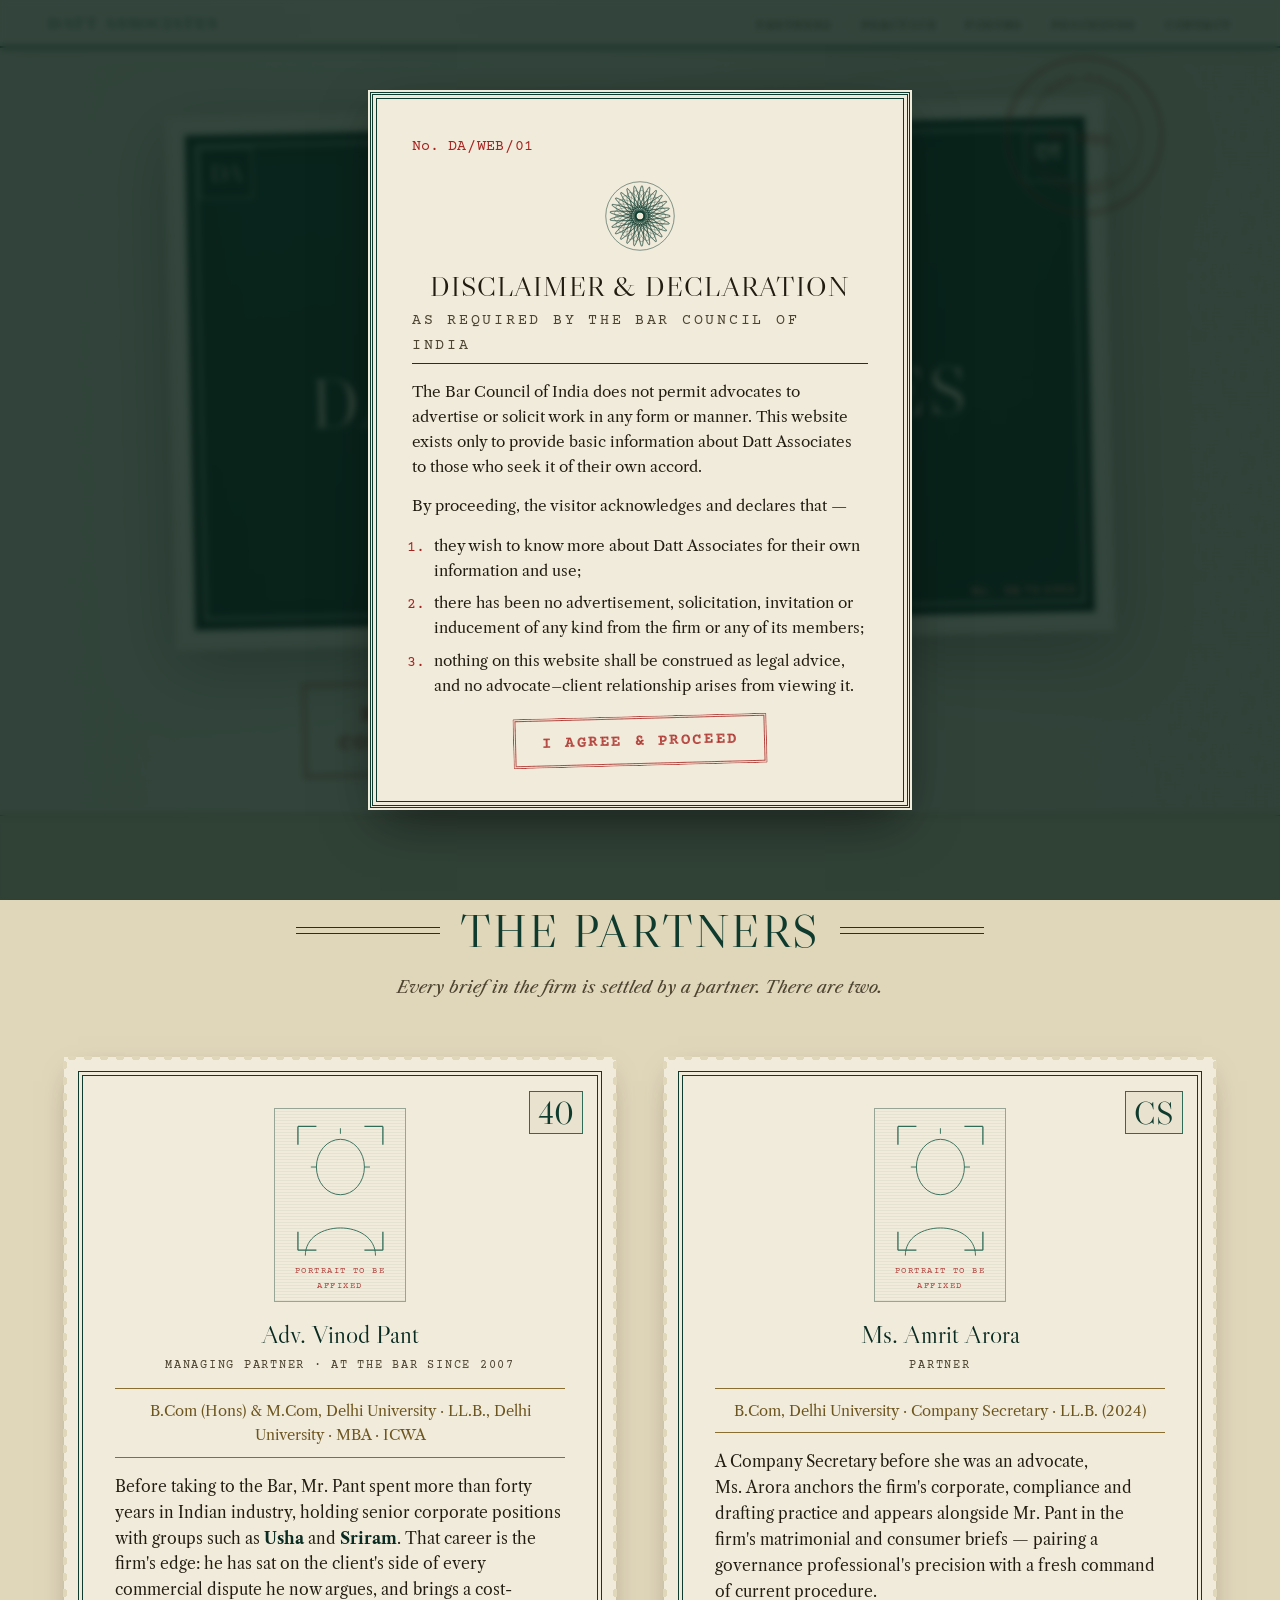
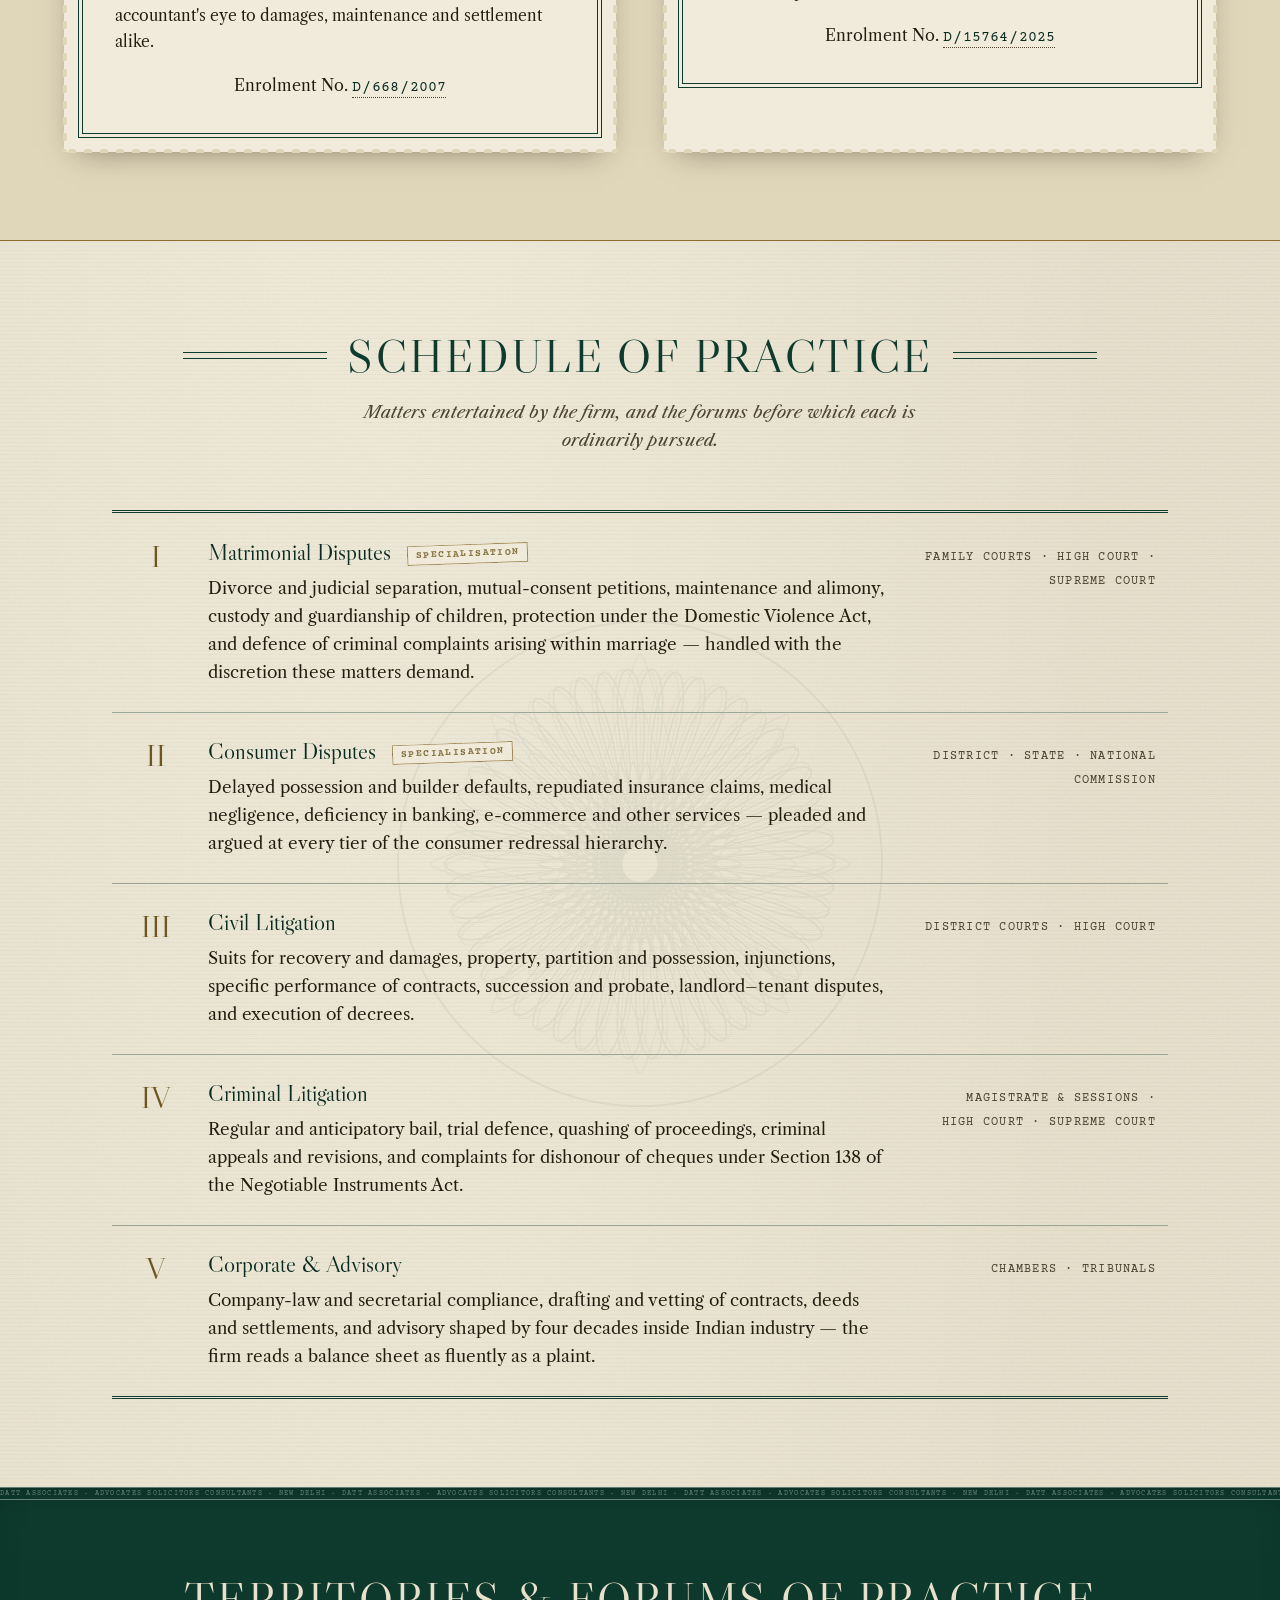
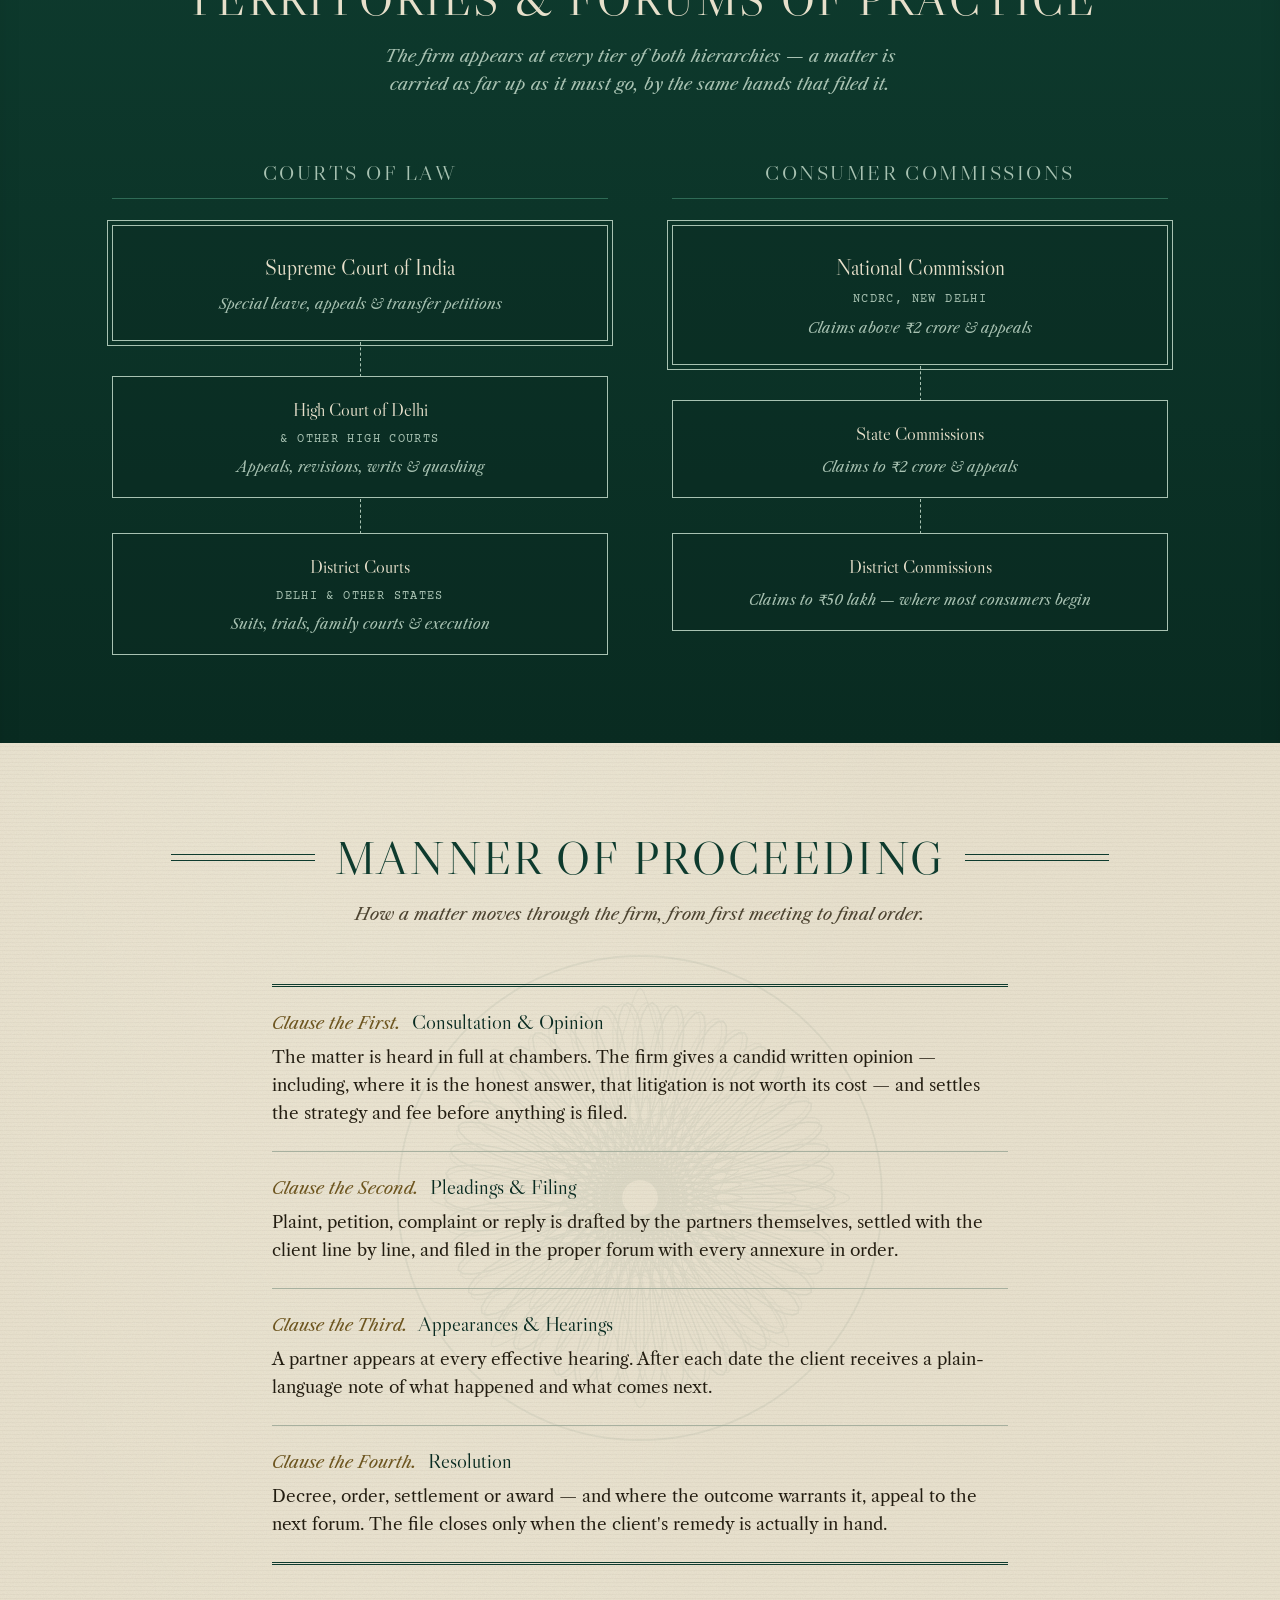
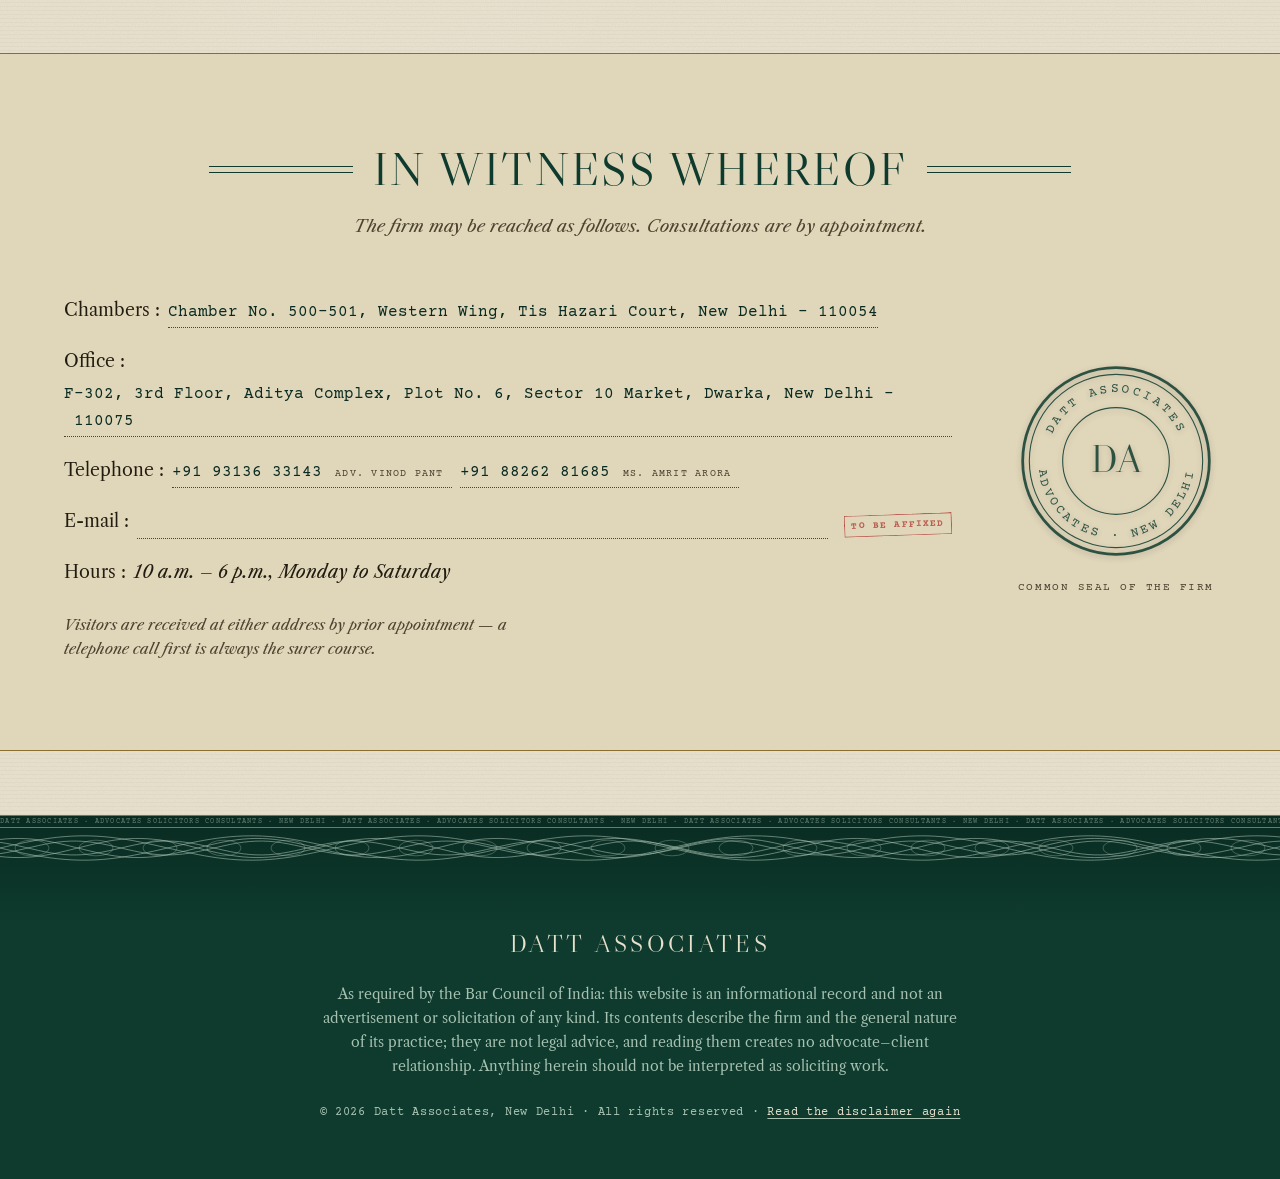
==== commit 69884b63: "Fill in real firm details: enrolment nos, phones, addresses Sets the deed-blank placeholders to the " ====
--- a/index.html
+++ b/index.html
@@ -131,7 +131,7 @@
         edge: he has sat on the client's side of every commercial dispute he now
         argues, and brings a cost-accountant's eye to damages, maintenance and
         settlement alike.</p>
-        <p class="deed-blank">Enrolment No. <span class="blank-line">&nbsp;</span> <span class="replace-mark">to be affixed</span></p>
+        <p class="deed-blank">Enrolment No. <span class="deed-filled">D&#8202;/&#8202;668&#8202;/&#8202;2007</span></p>
       </div>
     </article>
 
@@ -158,7 +158,7 @@
         practice and appears alongside Mr.&nbsp;Pant in the firm's matrimonial and
         consumer briefs — pairing a governance professional's precision with a
         fresh command of current procedure.</p>
-        <p class="deed-blank">Enrolment No. <span class="blank-line">&nbsp;</span> <span class="replace-mark">to be affixed</span></p>
+        <p class="deed-blank">Enrolment No. <span class="deed-filled">D&#8202;/&#8202;15764&#8202;/&#8202;2025</span></p>
       </div>
     </article>
   </div>
@@ -314,12 +314,13 @@
 
   <div class="execution">
     <div class="exec-fields">
-      <p class="deed-blank">Chambers&nbsp;: <span class="blank-line blank-wide">&nbsp;</span> <span class="replace-mark">address to be affixed</span></p>
-      <p class="deed-blank">Telephone&nbsp;: <span class="blank-line">+91&nbsp;·&nbsp;&nbsp;&nbsp;&nbsp;&nbsp;&nbsp;&nbsp;&nbsp;&nbsp;&nbsp;</span> <span class="replace-mark">number to be affixed</span></p>
-      <p class="deed-blank">E-mail&nbsp;: <span class="blank-line blank-wide">&nbsp;</span> <span class="replace-mark">address to be affixed</span></p>
+      <p class="deed-blank">Chambers&nbsp;: <span class="deed-filled">Chamber No. 500–501, Western Wing, Tis&nbsp;Hazari Court, New&nbsp;Delhi&nbsp;–&nbsp;110054</span></p>
+      <p class="deed-blank">Office&nbsp;: <span class="deed-filled">F-302, 3rd Floor, Aditya Complex, Plot No.&nbsp;6, Sector&nbsp;10 Market, Dwarka, New&nbsp;Delhi&nbsp;–&nbsp;110075</span></p>
+      <p class="deed-blank">Telephone&nbsp;: <span class="deed-filled"><a href="tel:+919313633143">+91&nbsp;93136&nbsp;33143</a> <span class="tel-who">Adv.&nbsp;Vinod&nbsp;Pant</span></span> <span class="deed-filled"><a href="tel:+918826281685">+91&nbsp;88262&nbsp;81685</a> <span class="tel-who">Ms.&nbsp;Amrit&nbsp;Arora</span></span></p>
+      <p class="deed-blank">E-mail&nbsp;: <span class="blank-line blank-wide">&nbsp;</span> <span class="replace-mark">to be affixed</span></p>
       <p class="deed-blank">Hours&nbsp;: <span class="deed-set">10 a.m. – 6 p.m., Monday to Saturday</span></p>
-      <p class="exec-note">Until the blanks above are filled, visitors may approach the firm
-      through the District Court Bar rooms where its counsel appear daily.</p>
+      <p class="exec-note">Visitors are received at either address by prior appointment —
+      a telephone call first is always the surer course.</p>
     </div>
     <div class="seal-block" aria-hidden="true">
       <svg class="seal" viewBox="-90 -90 180 180">
--- a/css/styles.css
+++ b/css/styles.css
@@ -27,13 +27,14 @@
 
 * { margin: 0; padding: 0; box-sizing: border-box; }
 
-html { scroll-behavior: smooth; scroll-padding-top: 4.5rem; }
+html { scroll-behavior: smooth; scroll-padding-top: 4.5rem; overflow-x: clip; }
 
 body {
   font-family: var(--serif-t);
   font-size: 1.0625rem;
   line-height: 1.65;
   color: var(--ink);
+  overflow-x: clip;
   background-color: var(--paper);
   background-image:
     url("data:image/svg+xml,%3Csvg xmlns='http://www.w3.org/2000/svg' width='240' height='240'%3E%3Cfilter id='n'%3E%3CfeTurbulence type='fractalNoise' baseFrequency='.9' numOctaves='2'/%3E%3CfeColorMatrix values='0 0 0 0 .13 0 0 0 0 .11 0 0 0 0 .06 0 0 0 .06 0'/%3E%3C/filter%3E%3Crect width='240' height='240' filter='url(%23n)'/%3E%3C/svg%3E"),
@@ -350,6 +351,16 @@
   opacity: .85;
 }
 .deed-set { font-style: italic; }
+.deed-filled {
+  font-family: var(--mono); font-size: .93em; color: var(--green-deep);
+  border-bottom: 1px dotted var(--ink-soft); padding-bottom: 1px;
+}
+.deed-filled a { font-family: inherit; color: var(--green-deep); text-decoration: none; }
+.deed-filled a:hover { color: var(--red); }
+.tel-who {
+  font-size: .64rem; letter-spacing: .12em; text-transform: uppercase;
+  color: var(--ink-soft); margin: 0 .5rem 0 .2rem;
+}
 
 /* ═══════════ LEDGER (green forums section) ═══════════ */
 .ledger {
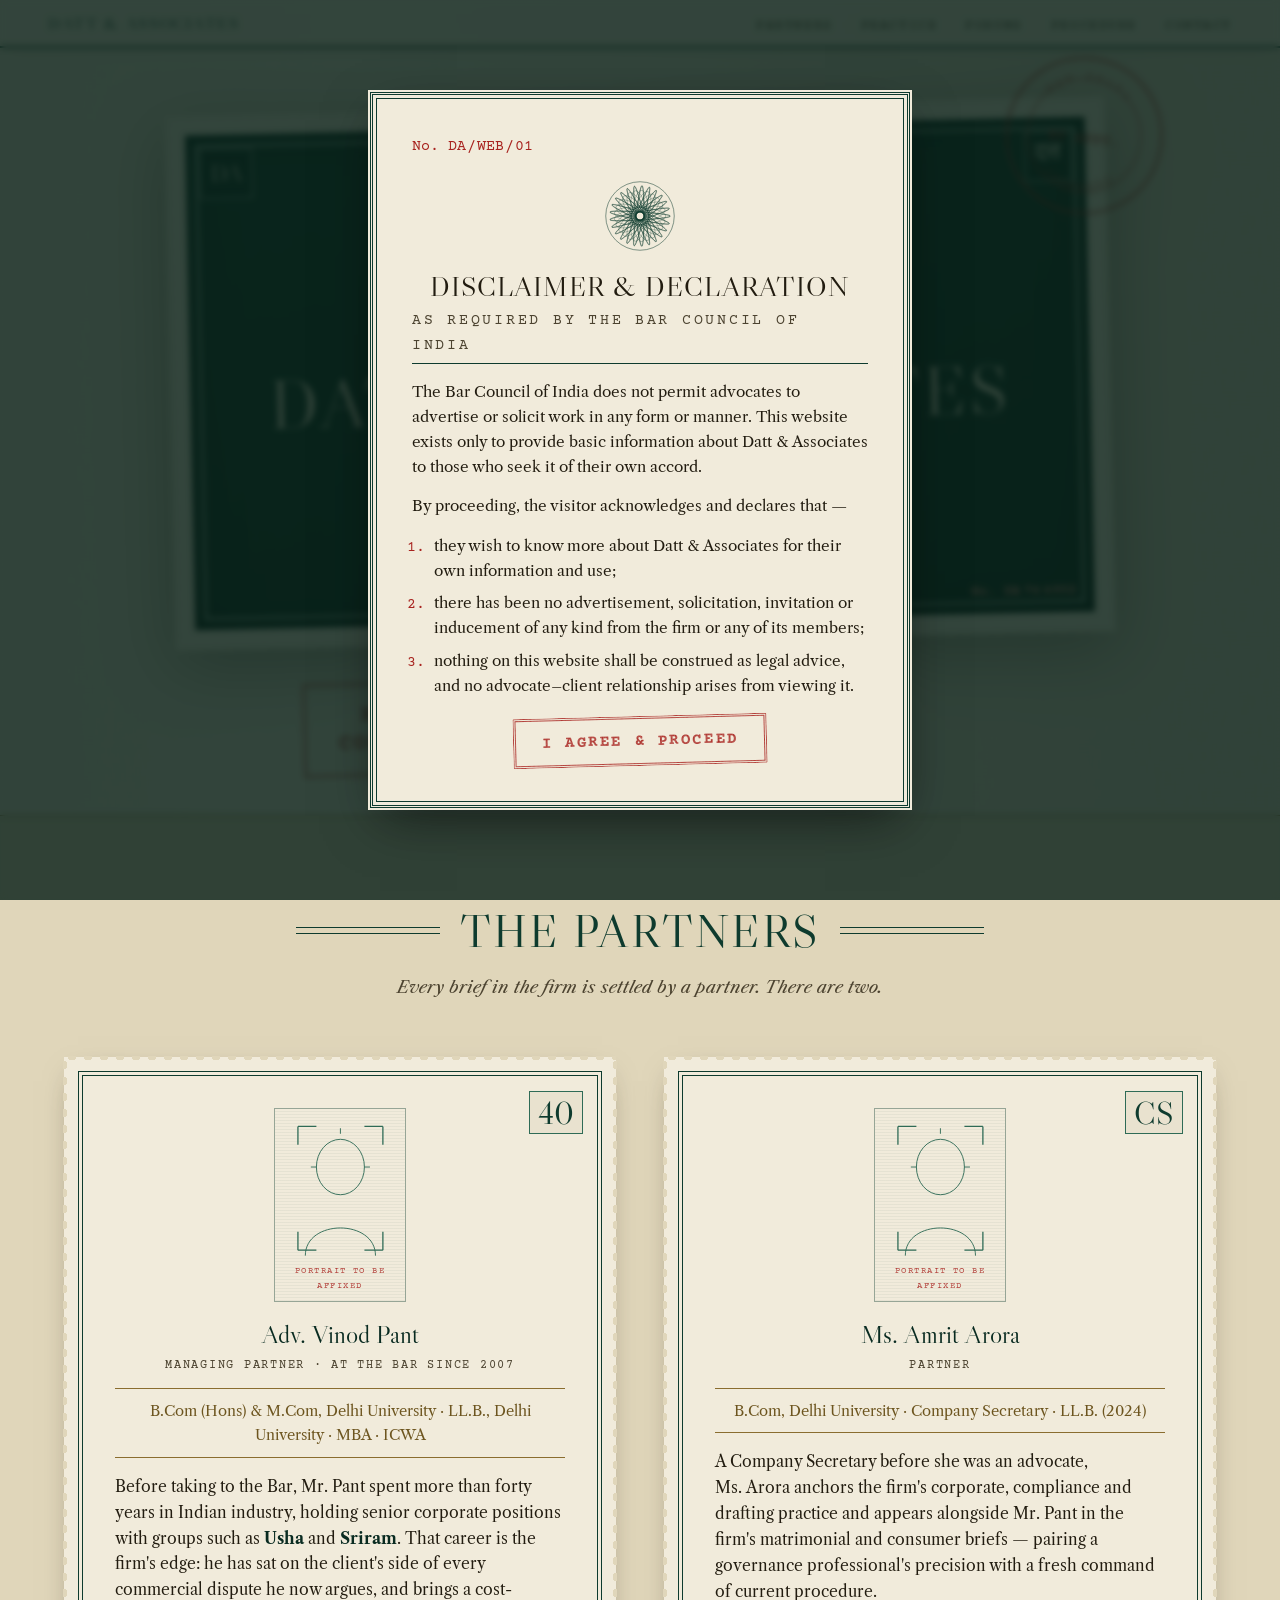
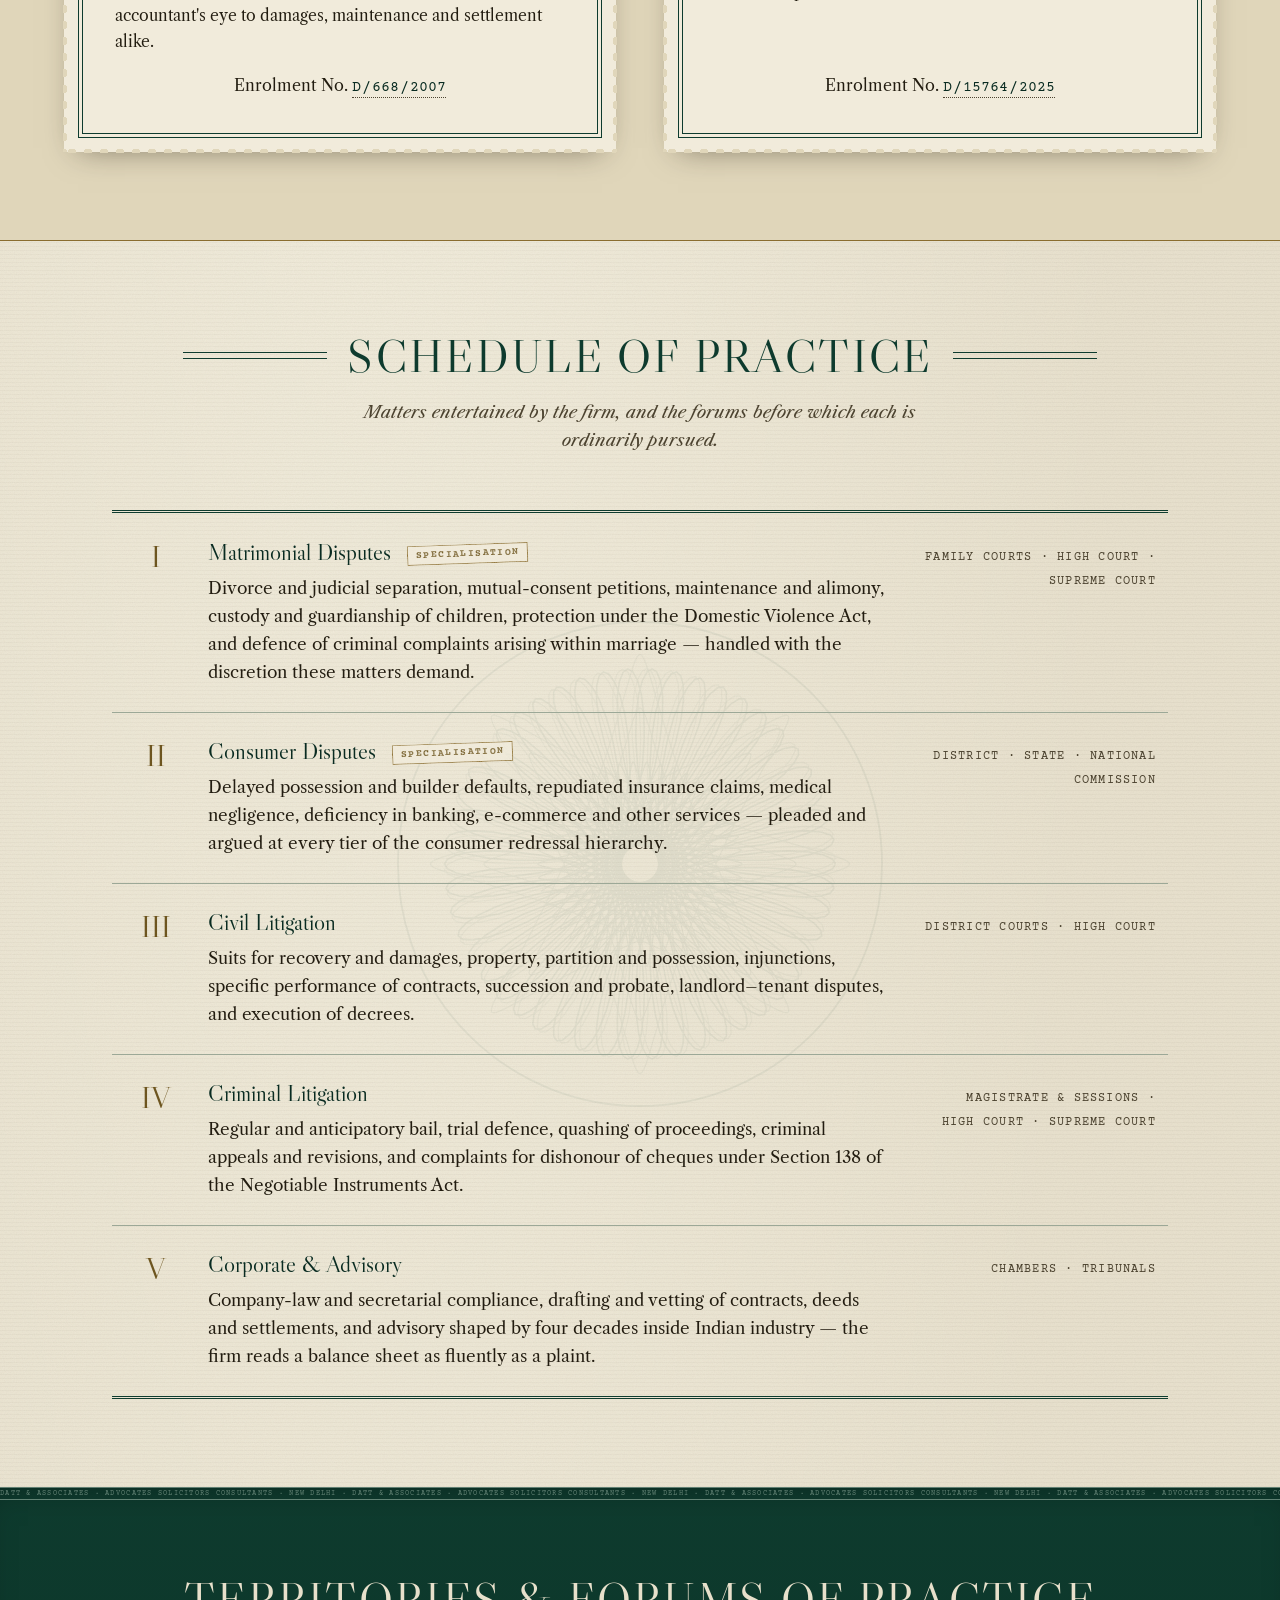
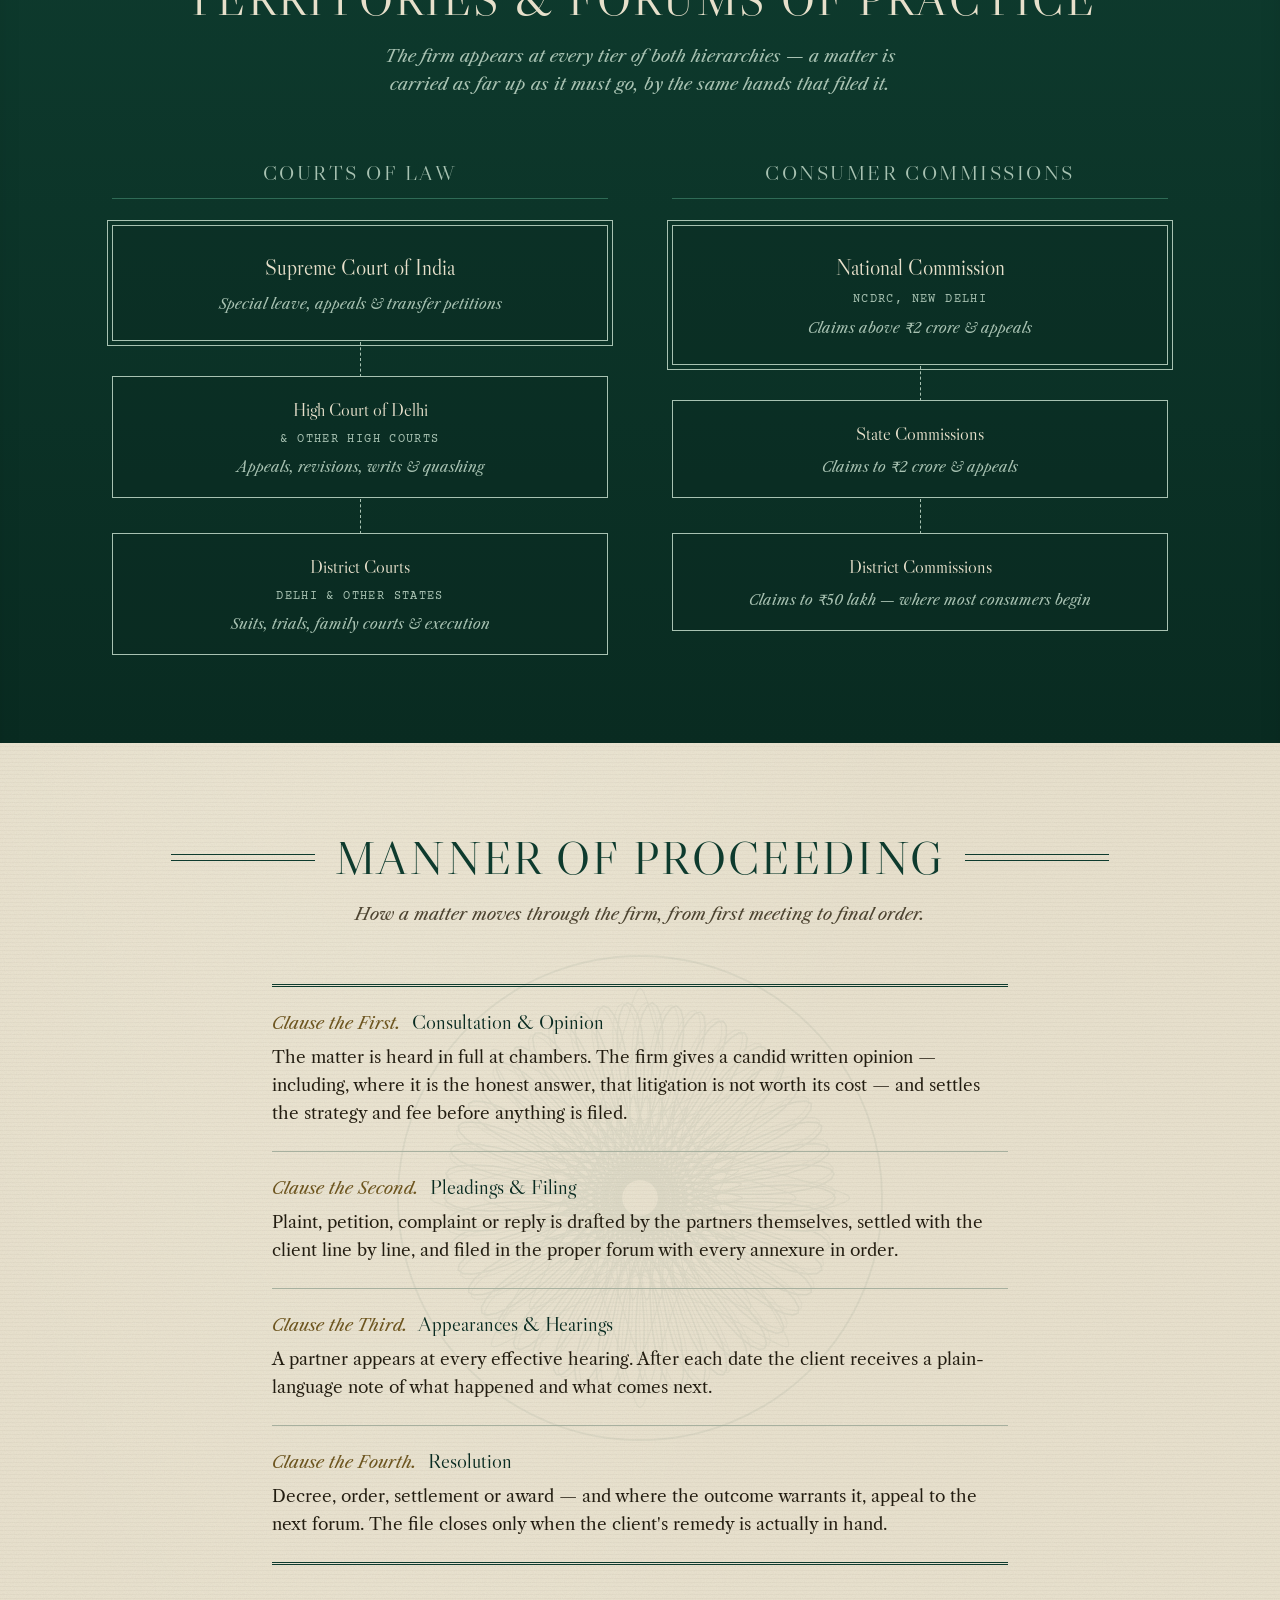
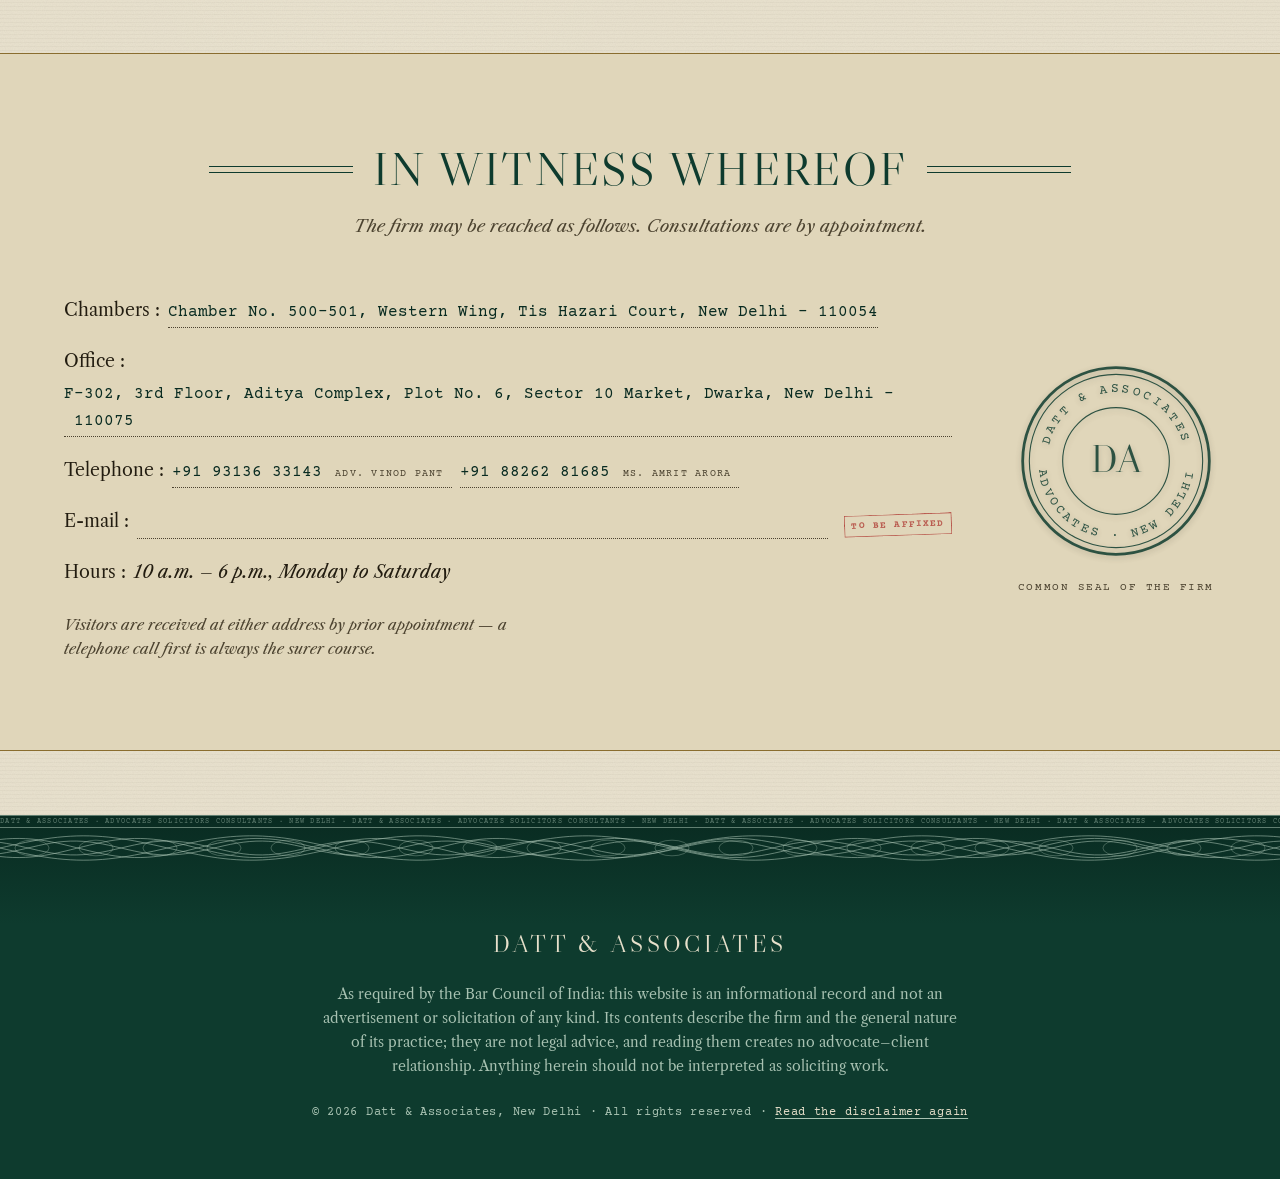
==== commit 282e5650: "Rebrand to Datt & Associates; equalize partner stamp heights Firm name updated across title, gate, n" ====
--- a/index.html
+++ b/index.html
@@ -3,8 +3,8 @@
 <head>
 <meta charset="UTF-8">
 <meta name="viewport" content="width=device-width, initial-scale=1.0">
-<title>Datt Associates — Advocates, Solicitors &amp; Consultants, New Delhi</title>
-<meta name="description" content="Datt Associates, New Delhi — advocates, solicitors and consultants for civil, criminal, matrimonial and consumer matters, appearing from the district courts to the Supreme Court of India.">
+<title>Datt &amp; Associates — Advocates, Solicitors &amp; Consultants, New Delhi</title>
+<meta name="description" content="Datt &amp; Associates, New Delhi — advocates, solicitors and consultants for civil, criminal, matrimonial and consumer matters, appearing from the district courts to the Supreme Court of India.">
 <link rel="stylesheet" href="fonts/fonts.css">
 <link rel="stylesheet" href="css/styles.css">
 <link rel="icon" href="data:image/svg+xml,%3Csvg xmlns='http://www.w3.org/2000/svg' viewBox='0 0 32 32'%3E%3Crect width='32' height='32' fill='%230e3b2e'/%3E%3Ctext x='16' y='22' text-anchor='middle' font-family='Georgia' font-size='17' fill='%23e9e2cf'%3EDA%3C/text%3E%3C/svg%3E">
@@ -43,10 +43,10 @@
     <p class="gate-rule-word" aria-hidden="true">As required by the Bar Council of India</p>
     <p>The Bar Council of India does not permit advocates to advertise or solicit
     work in any form or manner. This website exists only to provide basic
-    information about Datt&nbsp;Associates to those who seek it of their own accord.</p>
+    information about Datt&nbsp;&amp;&nbsp;Associates to those who seek it of their own accord.</p>
     <p>By proceeding, the visitor acknowledges and declares that —</p>
     <ol>
-      <li>they wish to know more about Datt&nbsp;Associates for their own information and use;</li>
+      <li>they wish to know more about Datt&nbsp;&amp;&nbsp;Associates for their own information and use;</li>
       <li>there has been no advertisement, solicitation, invitation or inducement of any kind from the firm or any of its members;</li>
       <li>nothing on this website shall be construed as legal advice, and no advocate–client relationship arises from viewing it.</li>
     </ol>
@@ -57,7 +57,7 @@
 
 <!-- ══════════ DOCKET NAV ══════════ -->
 <nav class="docket" aria-label="Site">
-  <p class="docket-name">Datt&nbsp;Associates</p>
+  <p class="docket-name">Datt&nbsp;&amp;&nbsp;Associates</p>
   <ul>
     <li><a href="#partners">Partners</a></li>
     <li><a href="#practice">Practice</a></li>
@@ -76,8 +76,8 @@
     <p class="mega-corner tr" lang="hi" aria-hidden="true">दत्त</p>
     <div class="stamp-inner">
       <svg class="rosette-main" data-rosette="main" viewBox="-110 -110 220 220" role="img" aria-label="Engraved guilloche rosette"></svg>
-      <p class="mega-hindi" lang="hi">दत्त एसोसिएट्स</p>
-      <h1 class="mega-name">Datt Associates</h1>
+      <p class="mega-hindi" lang="hi">दत्त एंड एसोसिएट्स</p>
+      <h1 class="mega-name">Datt &amp; Associates</h1>
       <p class="mega-role">Advocates&nbsp;·&nbsp;Solicitors&nbsp;·&nbsp;Consultants</p>
       <p class="mega-hook">Counsel in civil, criminal, matrimonial &amp; consumer matters —
       from the district courts of Delhi and other states to the Supreme&nbsp;Court of&nbsp;India.</p>
@@ -331,7 +331,7 @@
         <circle r="84" fill="none" stroke="currentColor" stroke-width="2.5"/>
         <circle r="78" fill="none" stroke="currentColor" stroke-width="1"/>
         <circle r="48" fill="none" stroke="currentColor" stroke-width="1"/>
-        <text class="seal-text"><textPath href="#sealArcTop" startOffset="50%" text-anchor="middle">DATT ASSOCIATES</textPath></text>
+        <text class="seal-text"><textPath href="#sealArcTop" startOffset="50%" text-anchor="middle">DATT &amp; ASSOCIATES</textPath></text>
         <text class="seal-text"><textPath href="#sealArcBot" startOffset="50%" text-anchor="middle">ADVOCATES · NEW DELHI</textPath></text>
         <text class="seal-mono" y="10" text-anchor="middle">DA</text>
       </svg>
@@ -346,13 +346,13 @@
   <p class="microprint microprint-onink" aria-hidden="true"></p>
   <svg class="band" data-band viewBox="0 0 1200 46" preserveAspectRatio="none" aria-hidden="true"></svg>
   <div class="colophon-body">
-    <p class="colophon-name">Datt&nbsp;Associates</p>
+    <p class="colophon-name">Datt&nbsp;&amp;&nbsp;Associates</p>
     <p class="colophon-disclaimer">As required by the Bar Council of India: this website is an
     informational record and not an advertisement or solicitation of any kind. Its contents
     describe the firm and the general nature of its practice; they are not legal advice, and
     reading them creates no advocate–client relationship. Anything herein should not be
     interpreted as soliciting work.</p>
-    <p class="colophon-fine">© 2026 Datt Associates, New Delhi · All rights reserved ·
+    <p class="colophon-fine">© 2026 Datt &amp; Associates, New Delhi · All rights reserved ·
     <a href="#gate" id="reshow-gate">Read the disclaimer again</a></p>
   </div>
 </footer>
--- a/css/styles.css
+++ b/css/styles.css
@@ -293,7 +293,10 @@
 .stamp-card {
   position: relative; background: var(--paper-hi);
   box-shadow: 0 10px 30px -14px rgba(34,28,16,.55);
-}
+  display: flex; flex-direction: column;
+}
+.stamp-card .stamp-inner { flex: 1; display: flex; flex-direction: column; }
+.stamp-card .stamp-bio { flex: 1; }
 .perf span { position: absolute; z-index: 2; }
 .perf span:nth-child(1) { top: -1px; left: 0; right: 0; height: 9px;
   background: radial-gradient(circle 4.5px at 8px 0, var(--paper-tint) 98%, transparent) repeat-x left top / 16px 9px; }
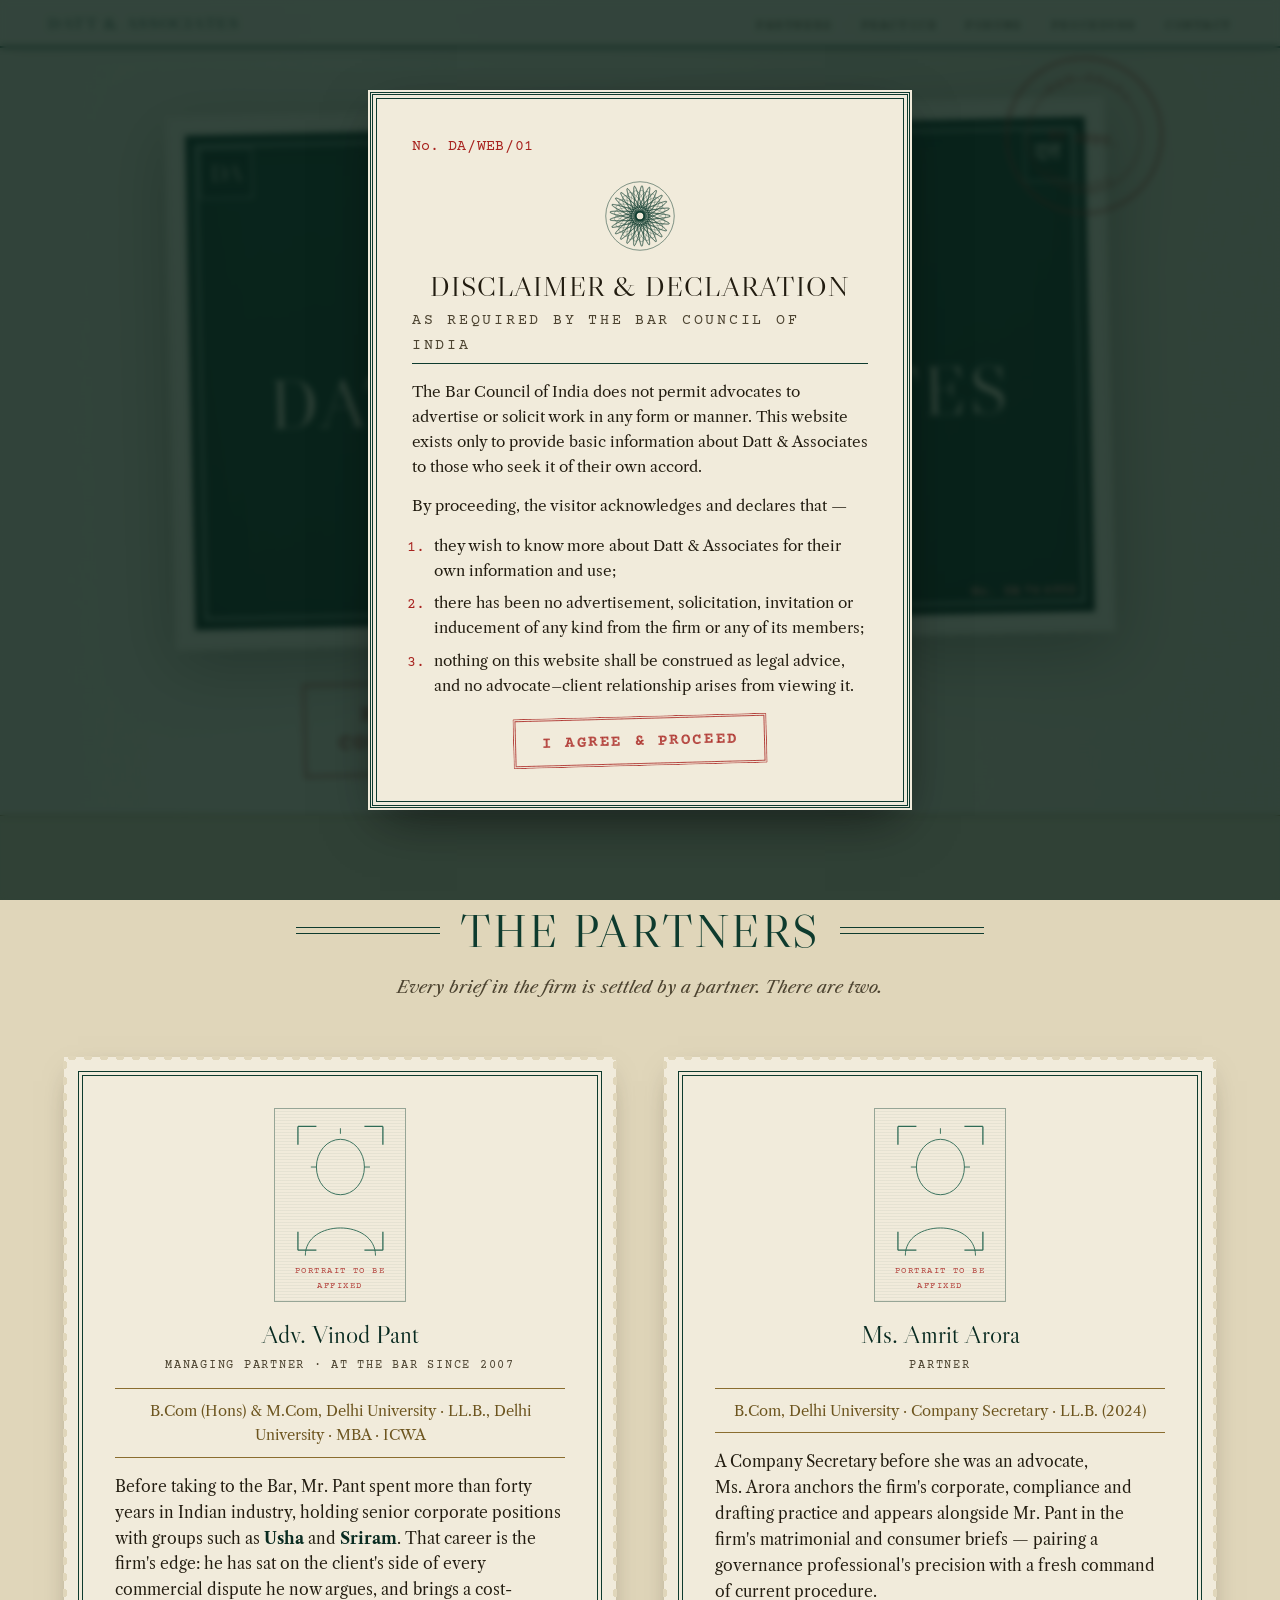
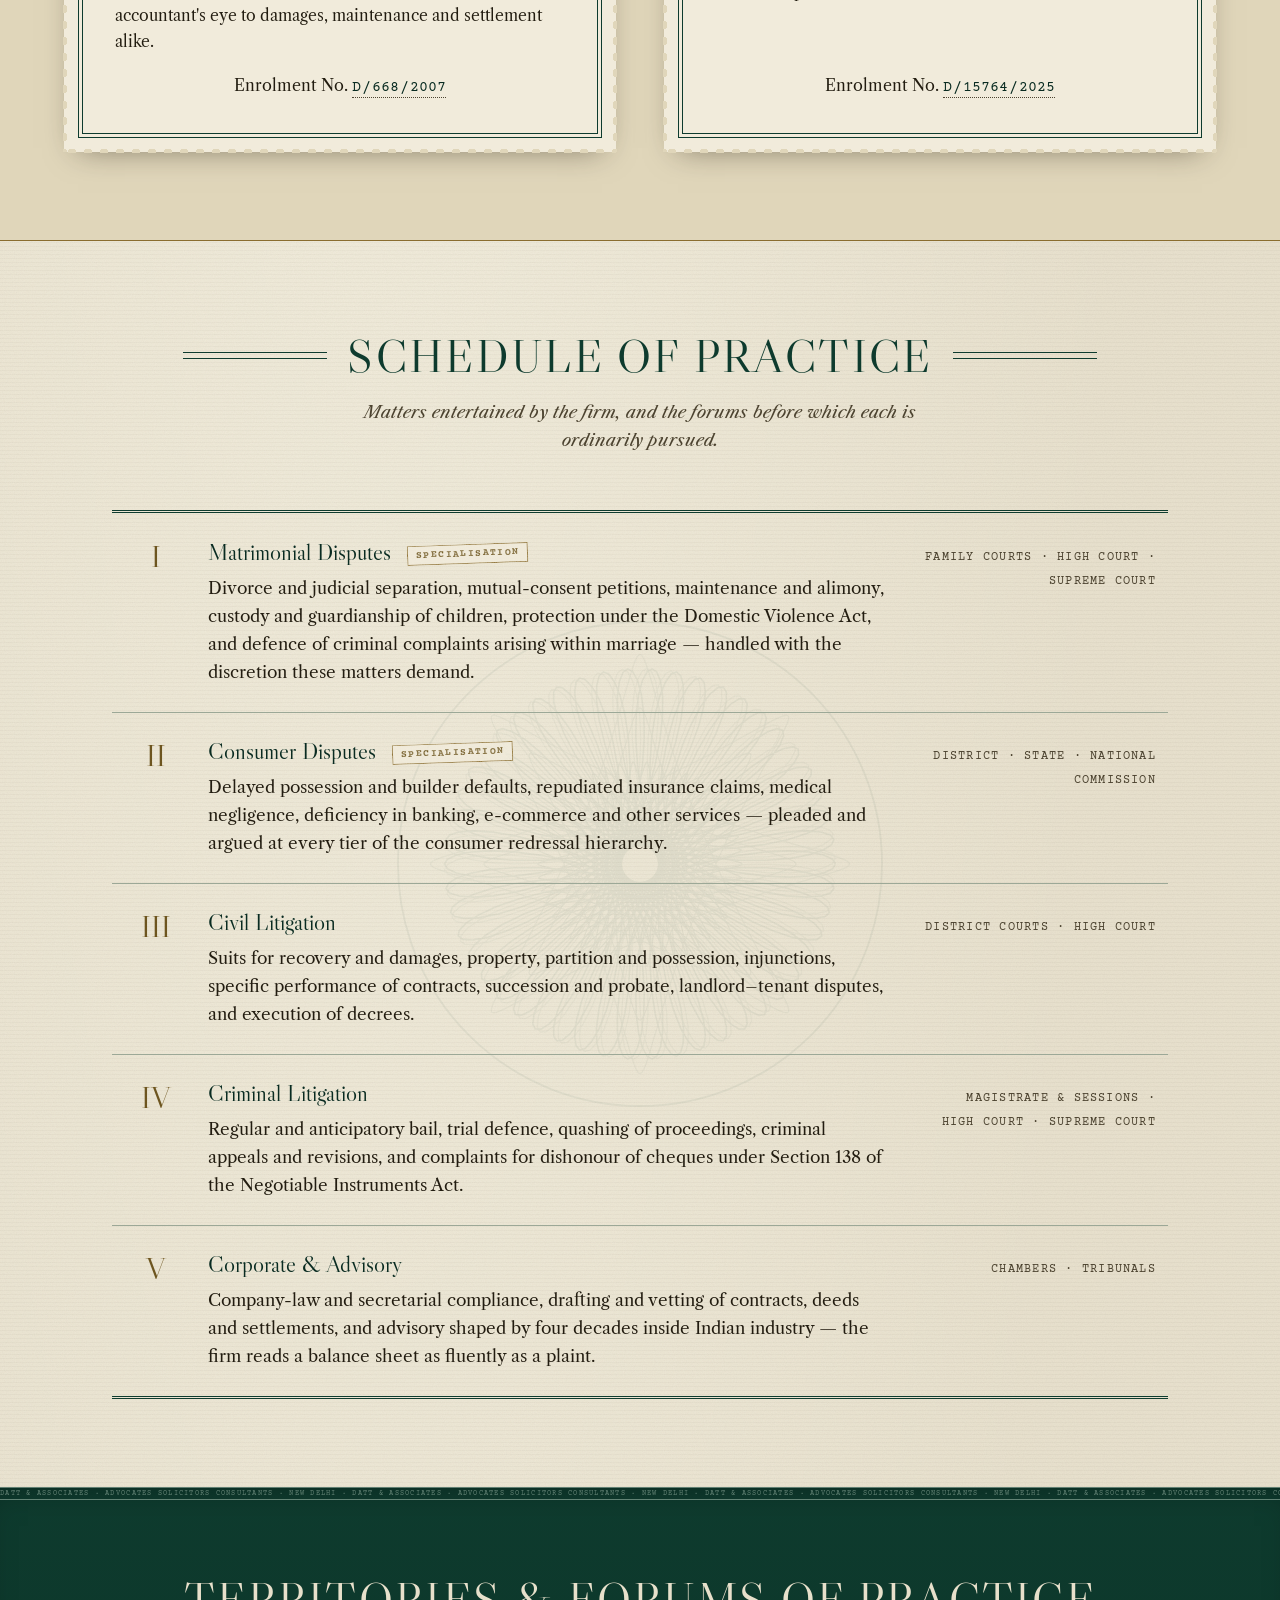
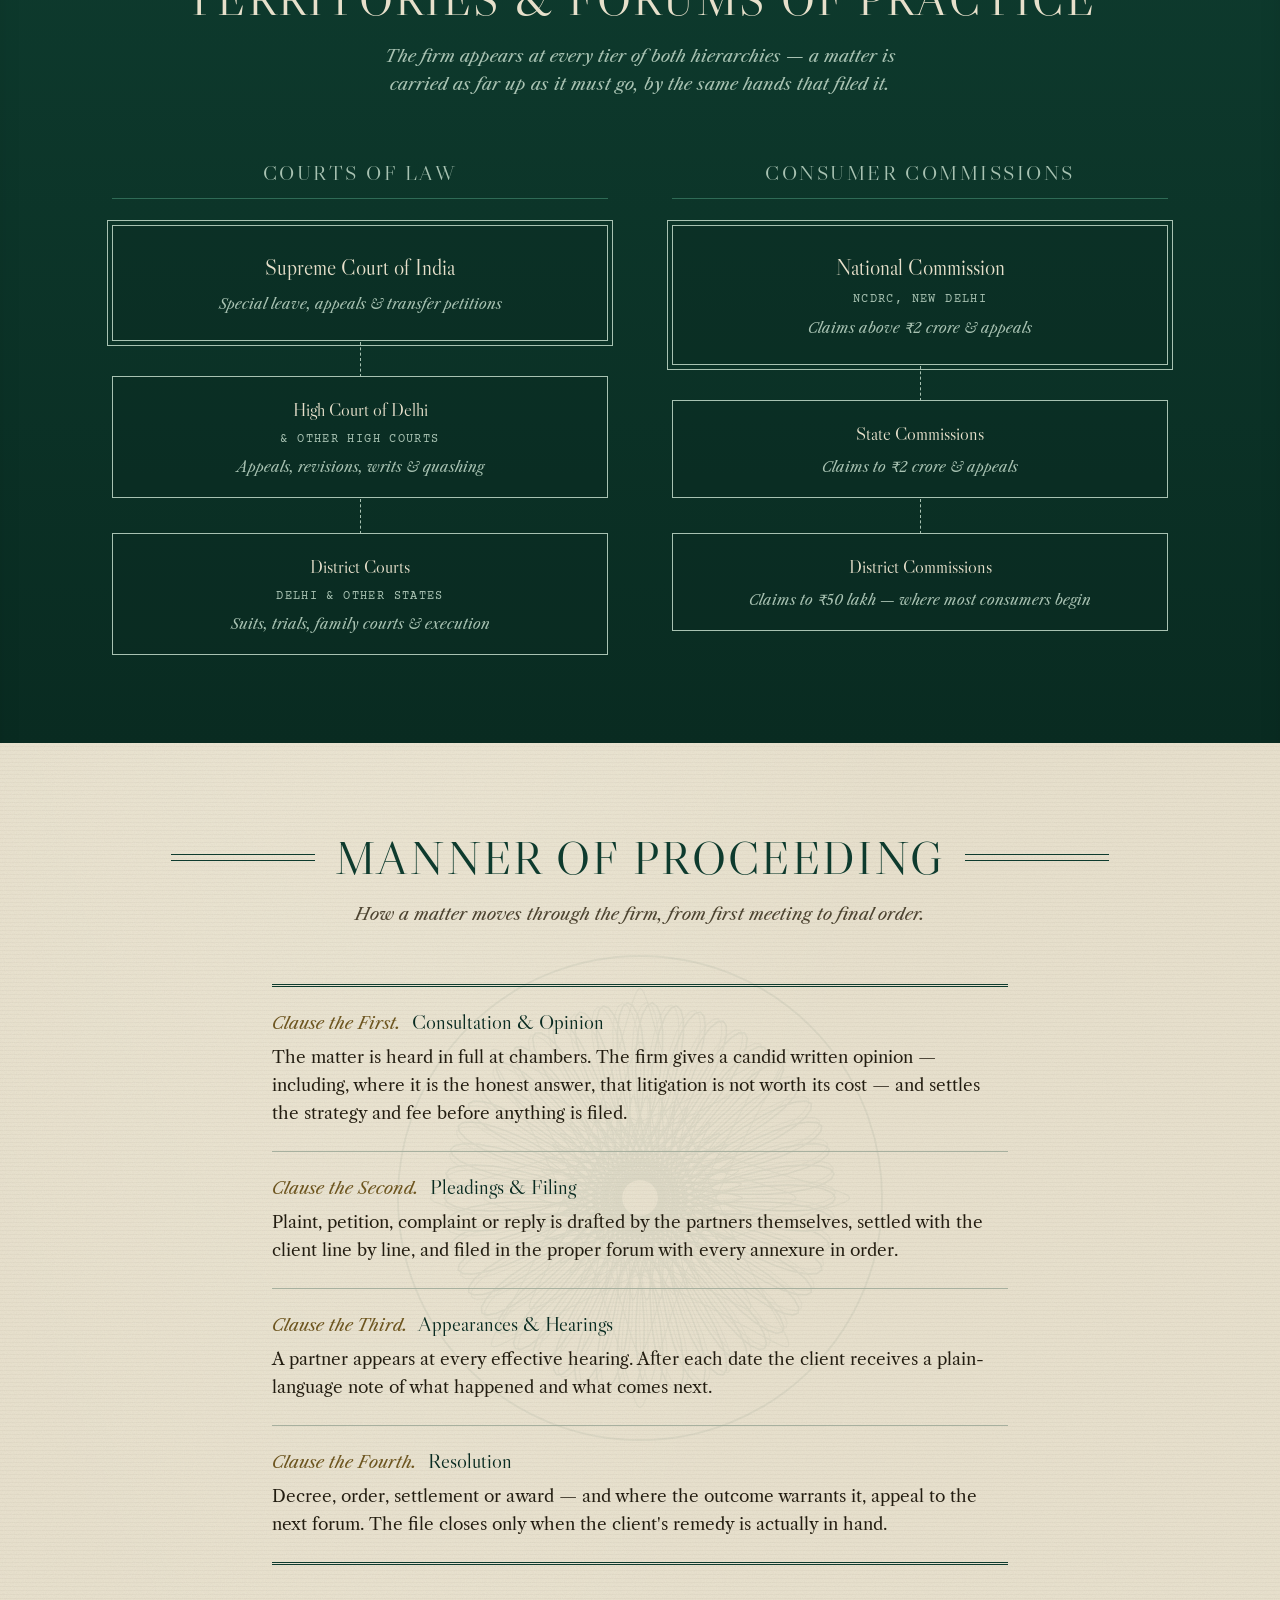
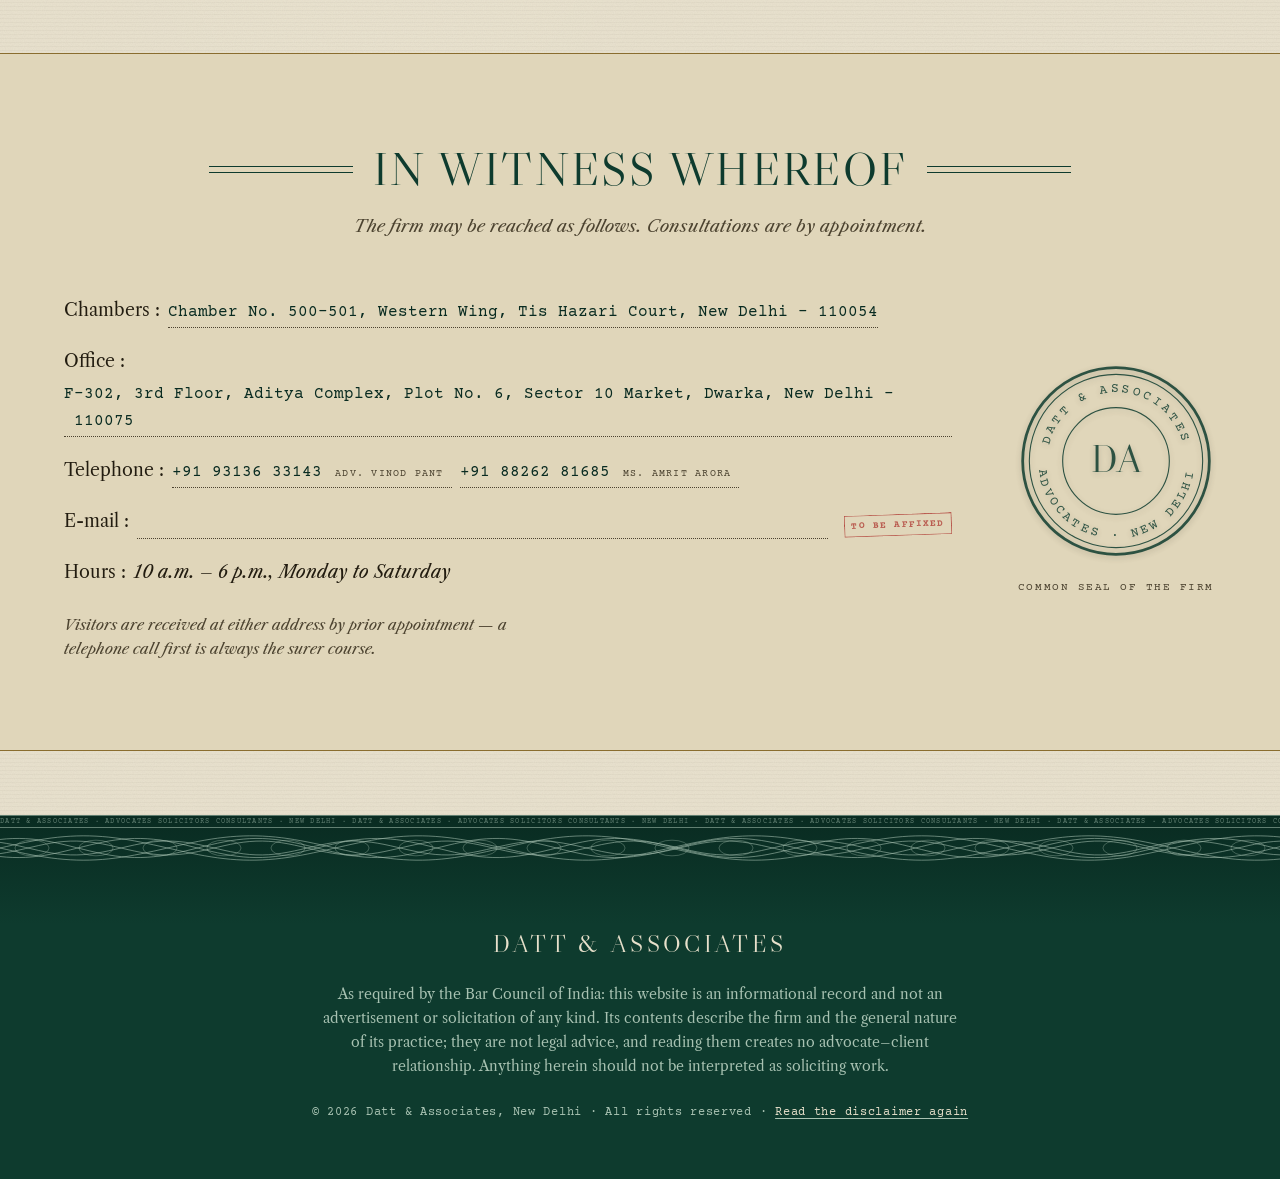
==== commit af3442dd: "Remove denomination corner marks from partner stamps Co-Authored-By: Claude Fable 5 <noreply@anthrop" ====
--- a/index.html
+++ b/index.html
@@ -110,7 +110,6 @@
     <article class="stamp-card">
       <div class="perf" aria-hidden="true"><span></span><span></span><span></span><span></span></div>
       <div class="stamp-inner">
-        <p class="denom" aria-hidden="true">40</p>
         <div class="portrait" role="img" aria-label="Portrait of Adv. Vinod Pant — photograph to be affixed">
           <svg viewBox="0 0 120 150" aria-hidden="true">
             <g fill="none" stroke="currentColor" stroke-width="1">
@@ -138,7 +137,6 @@
     <article class="stamp-card">
       <div class="perf" aria-hidden="true"><span></span><span></span><span></span><span></span></div>
       <div class="stamp-inner">
-        <p class="denom" aria-hidden="true">CS</p>
         <div class="portrait" role="img" aria-label="Portrait of Ms. Amrit Arora — photograph to be affixed">
           <svg viewBox="0 0 120 150" aria-hidden="true">
             <g fill="none" stroke="currentColor" stroke-width="1">
--- a/css/styles.css
+++ b/css/styles.css
@@ -309,12 +309,6 @@
 .stamp-inner {
   position: relative; margin: 18px; padding: clamp(1.25rem, 3vw, 2rem);
   border: 1px solid var(--green); outline: 1px solid var(--green); outline-offset: 3px;
-}
-.denom {
-  position: absolute; top: .9rem; right: .9rem;
-  font-family: var(--serif-d); font-size: 2rem; line-height: 1;
-  color: var(--green); border: 1px solid var(--green-line); padding: .3rem .5rem;
-  background: var(--paper);
 }
 .portrait {
   width: 132px; margin: 0 auto; text-align: center; color: var(--green-line);
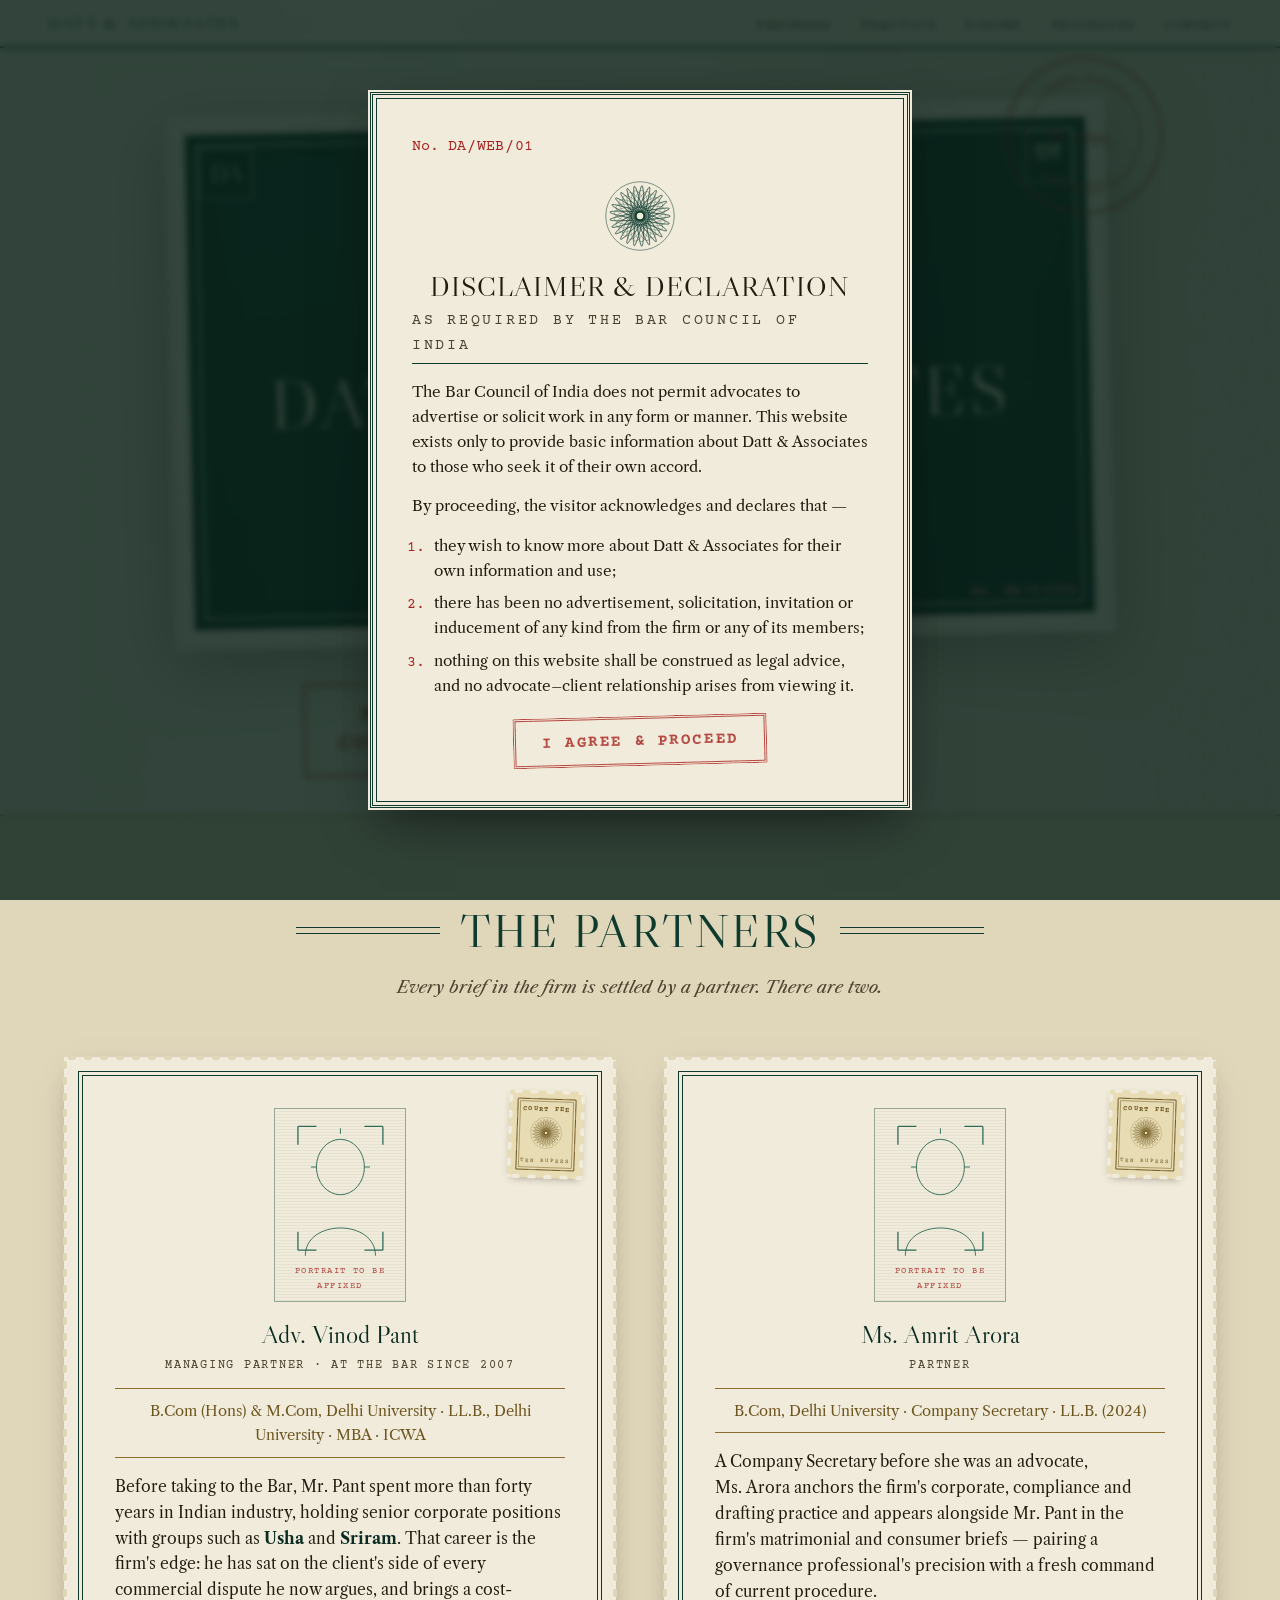
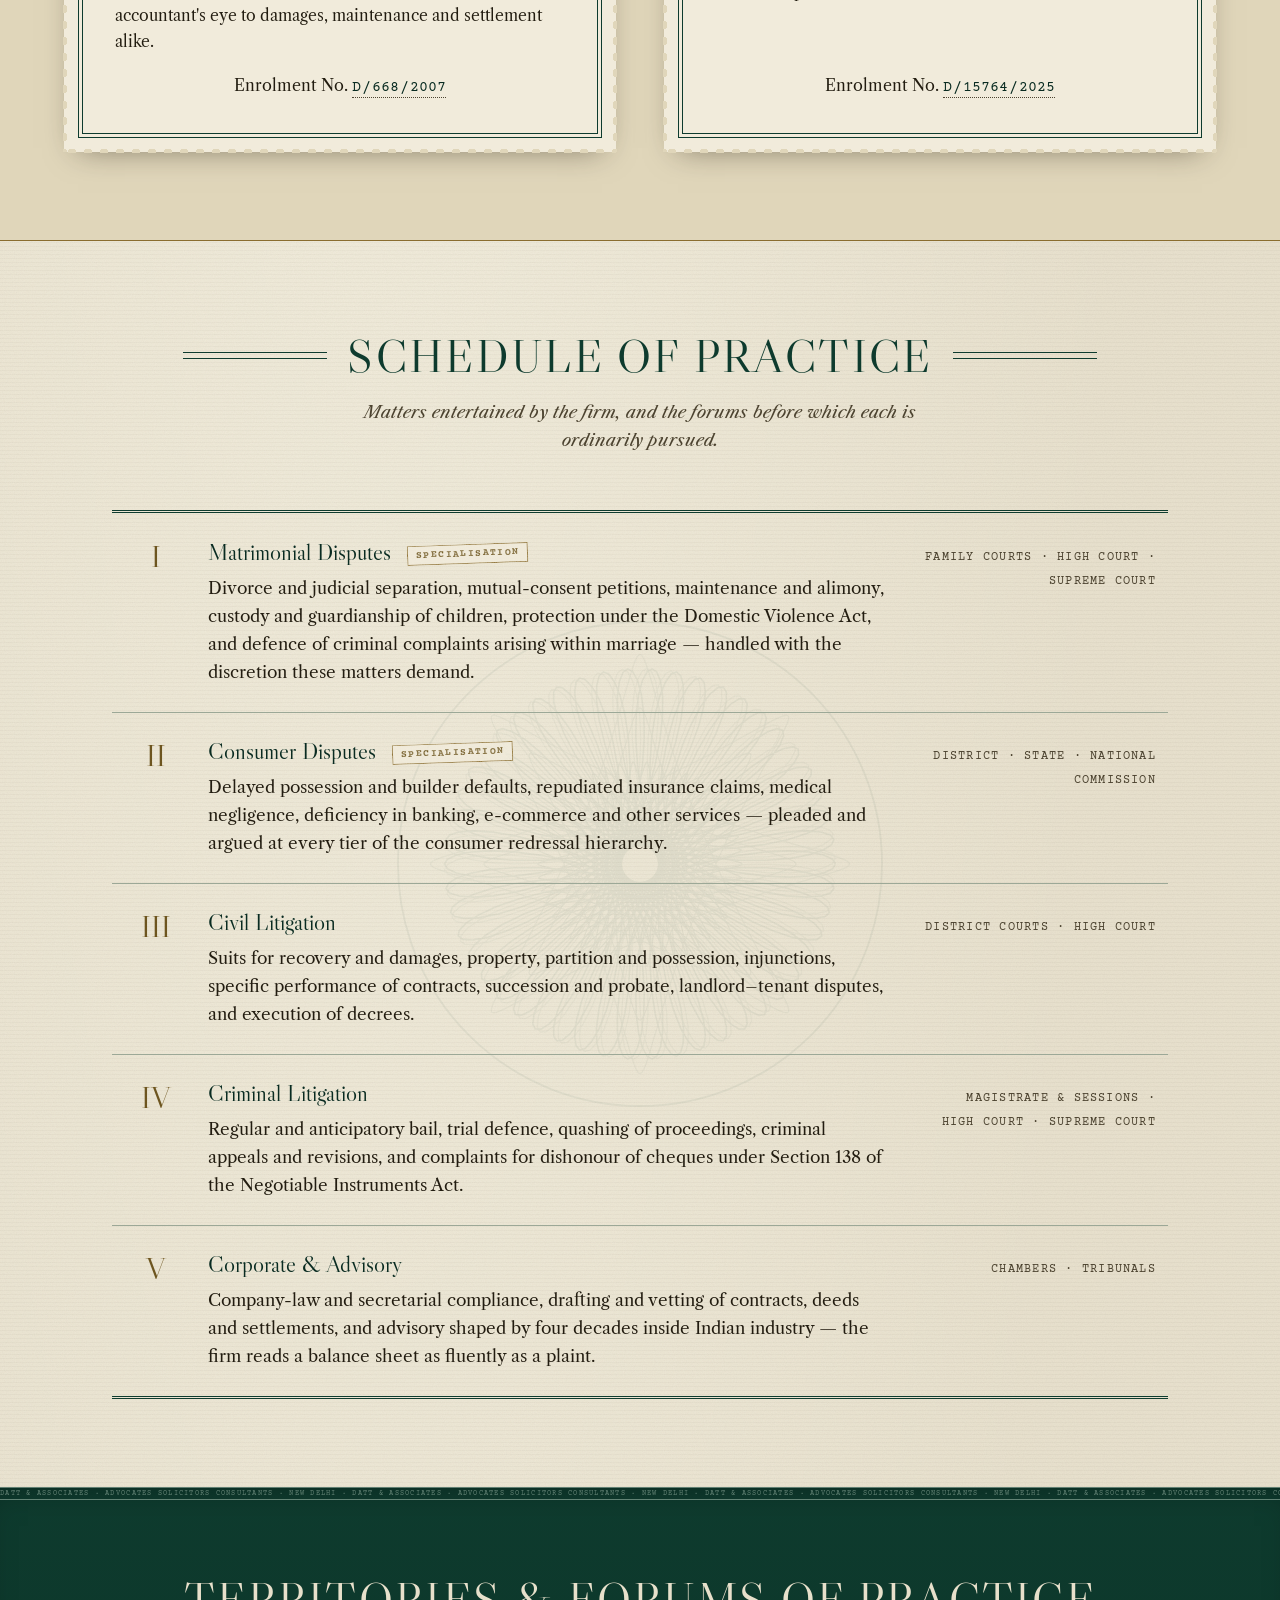
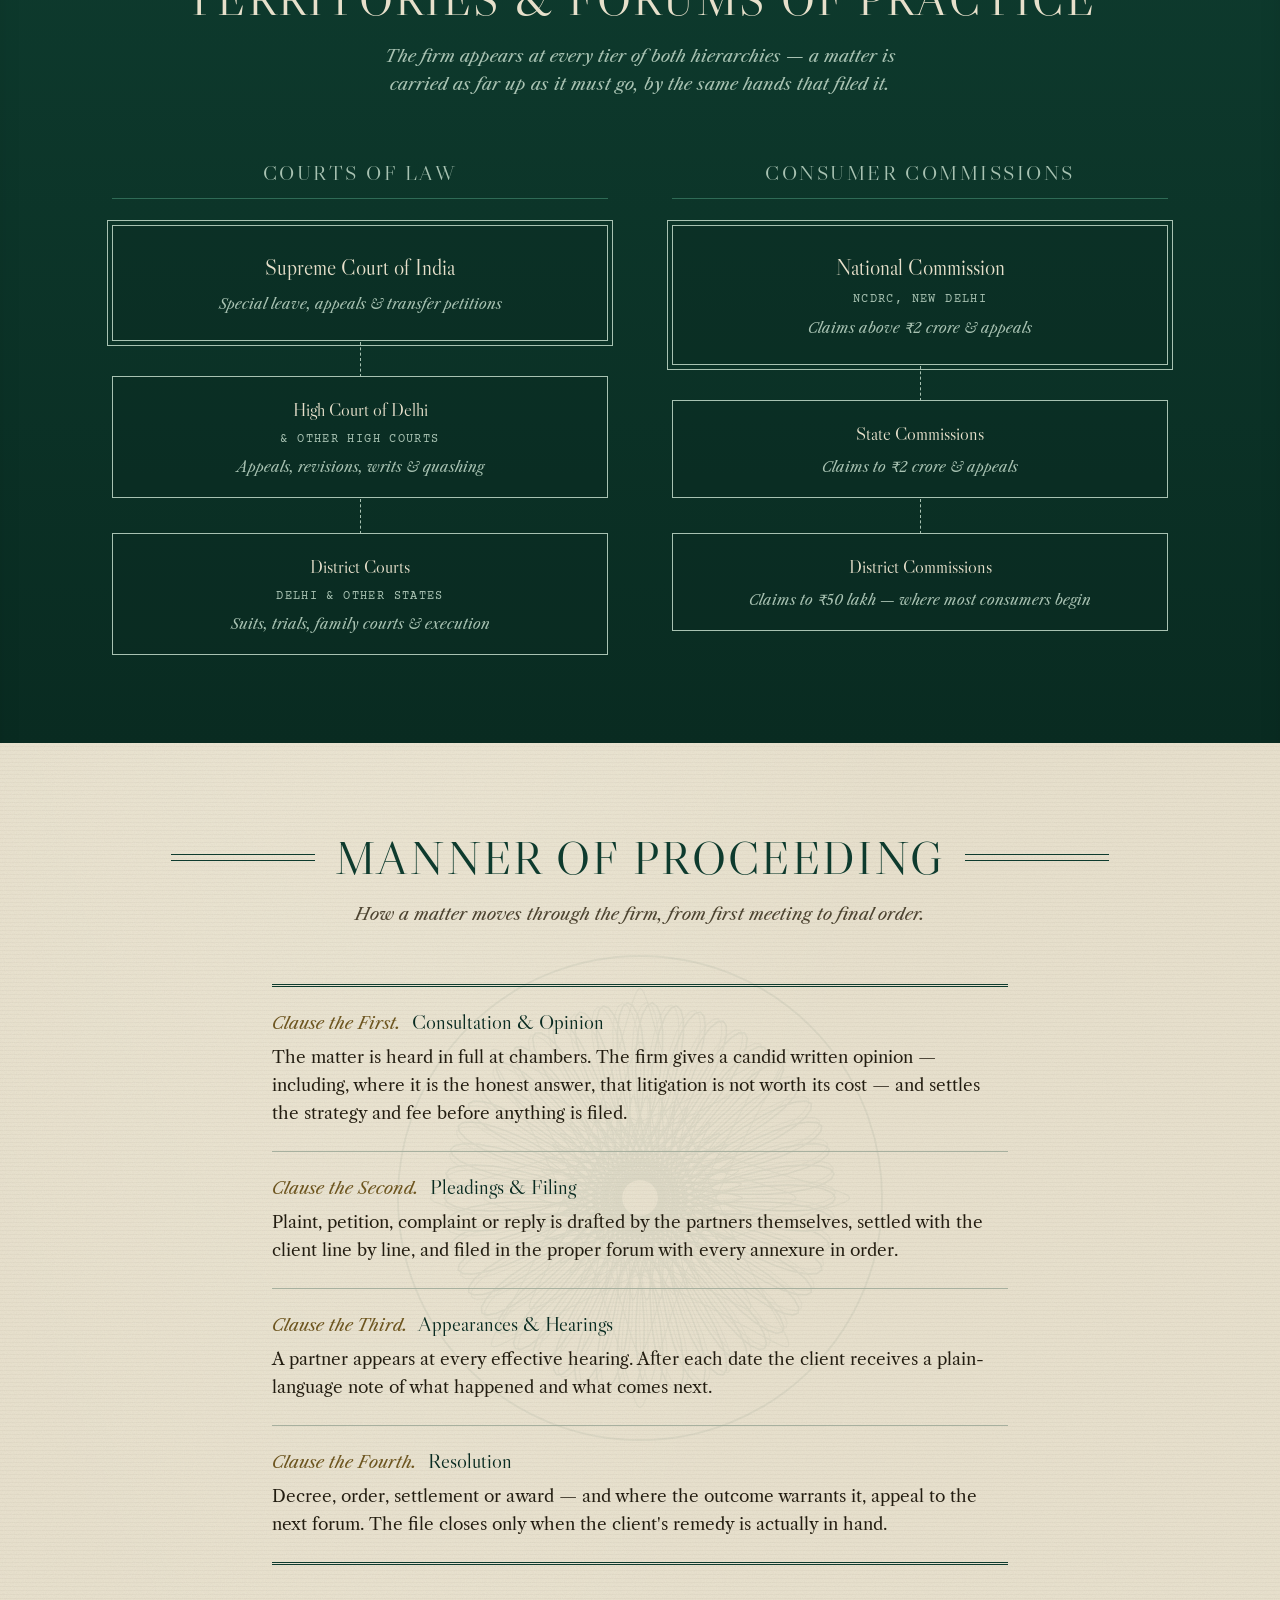
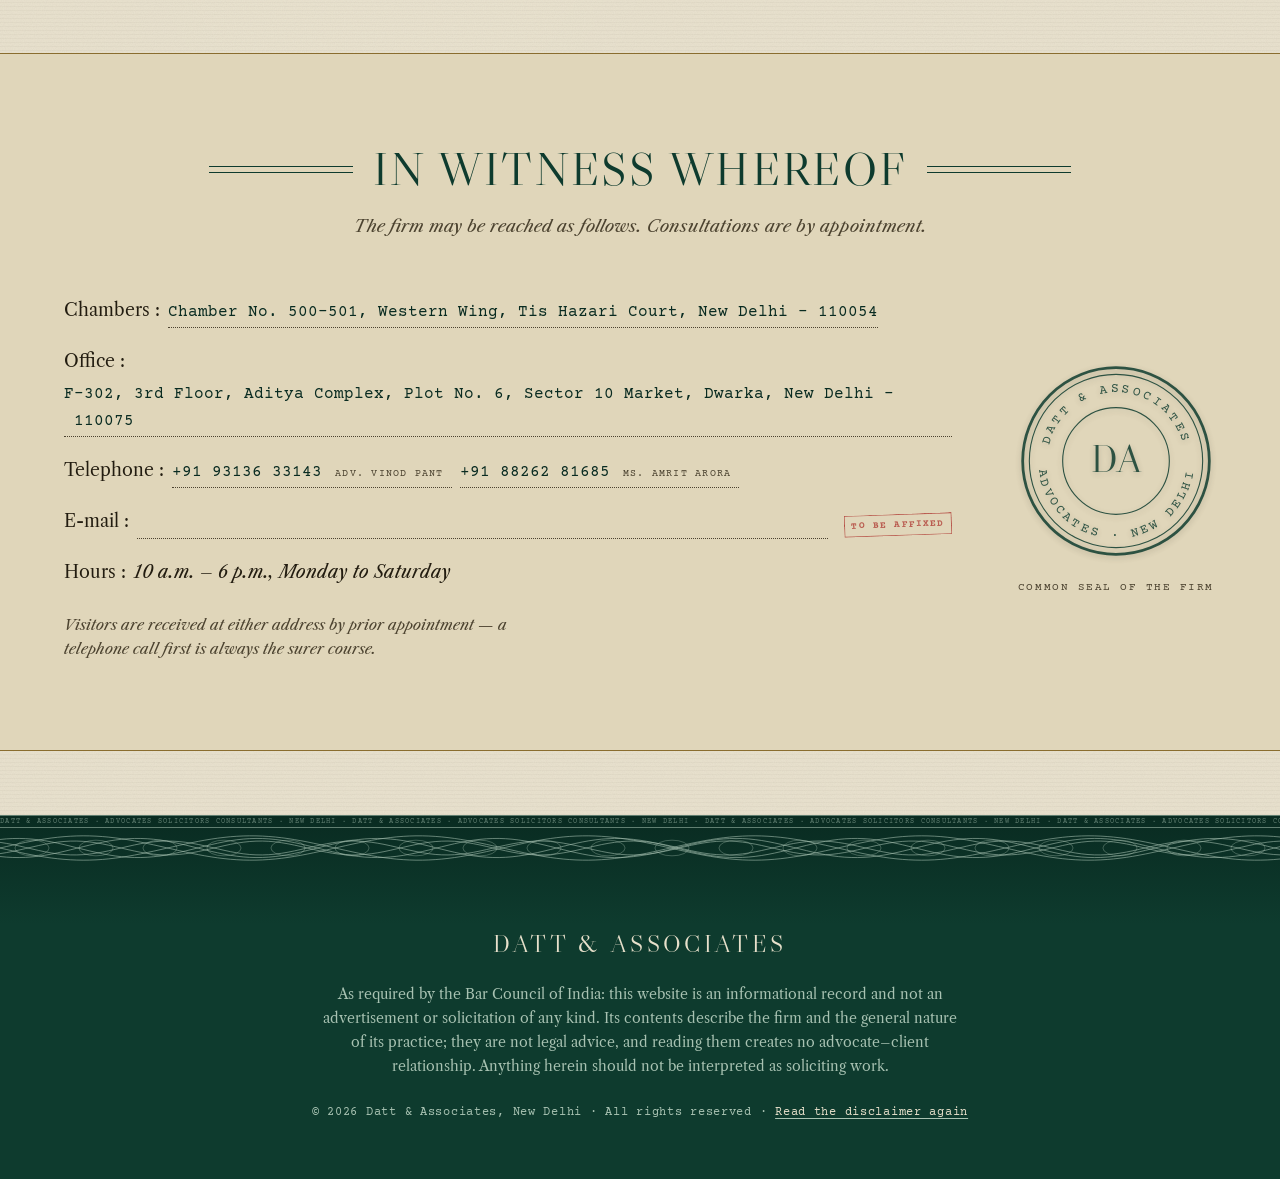
==== commit c2de4bd8: "Affix identical court-fee stamps to both partner cards Co-Authored-By: Claude Fable 5 <noreply@anthr" ====
--- a/index.html
+++ b/index.html
@@ -110,6 +110,16 @@
     <article class="stamp-card">
       <div class="perf" aria-hidden="true"><span></span><span></span><span></span><span></span></div>
       <div class="stamp-inner">
+        <div class="court-fee" aria-hidden="true">
+          <div class="perf" aria-hidden="true"><span></span><span></span><span></span><span></span></div>
+          <svg viewBox="0 0 76 92">
+            <rect x="2.5" y="2.5" width="71" height="87" fill="none" stroke="currentColor" stroke-width="1.2"/>
+            <rect x="5.5" y="5.5" width="65" height="81" fill="none" stroke="currentColor" stroke-width=".6"/>
+            <text x="38" y="17" text-anchor="middle" class="cf-label">COURT FEE</text>
+            <svg data-rosette="small" viewBox="-60 -60 120 120" x="17" y="23" width="42" height="42"></svg>
+            <text x="38" y="80" text-anchor="middle" class="cf-value">TEN RUPEES</text>
+          </svg>
+        </div>
         <div class="portrait" role="img" aria-label="Portrait of Adv. Vinod Pant — photograph to be affixed">
           <svg viewBox="0 0 120 150" aria-hidden="true">
             <g fill="none" stroke="currentColor" stroke-width="1">
@@ -137,6 +147,16 @@
     <article class="stamp-card">
       <div class="perf" aria-hidden="true"><span></span><span></span><span></span><span></span></div>
       <div class="stamp-inner">
+        <div class="court-fee" aria-hidden="true">
+          <div class="perf" aria-hidden="true"><span></span><span></span><span></span><span></span></div>
+          <svg viewBox="0 0 76 92">
+            <rect x="2.5" y="2.5" width="71" height="87" fill="none" stroke="currentColor" stroke-width="1.2"/>
+            <rect x="5.5" y="5.5" width="65" height="81" fill="none" stroke="currentColor" stroke-width=".6"/>
+            <text x="38" y="17" text-anchor="middle" class="cf-label">COURT FEE</text>
+            <svg data-rosette="small" viewBox="-60 -60 120 120" x="17" y="23" width="42" height="42"></svg>
+            <text x="38" y="80" text-anchor="middle" class="cf-value">TEN RUPEES</text>
+          </svg>
+        </div>
         <div class="portrait" role="img" aria-label="Portrait of Ms. Amrit Arora — photograph to be affixed">
           <svg viewBox="0 0 120 150" aria-hidden="true">
             <g fill="none" stroke="currentColor" stroke-width="1">
--- a/css/styles.css
+++ b/css/styles.css
@@ -310,6 +310,16 @@
   position: relative; margin: 18px; padding: clamp(1.25rem, 3vw, 2rem);
   border: 1px solid var(--green); outline: 1px solid var(--green); outline-offset: 3px;
 }
+.court-fee {
+  position: absolute; top: .9rem; right: .9rem; width: 74px;
+  rotate: 2deg; --paper-tint: var(--paper-hi);
+  background: #e7dcb4;
+  padding: 6px;
+  box-shadow: 0 3px 8px -3px rgba(34,28,16,.4);
+}
+.court-fee > svg { display: block; width: 100%; height: auto; color: var(--gold-text); }
+.cf-label { font-family: var(--mono); font-size: 8.5px; font-weight: 700; letter-spacing: 1.6px; fill: currentColor; }
+.cf-value { font-family: var(--mono); font-size: 7px; letter-spacing: 1.2px; fill: currentColor; }
 .portrait {
   width: 132px; margin: 0 auto; text-align: center; color: var(--green-line);
   border: 1px solid color-mix(in srgb, var(--green) 40%, var(--paper-hi));
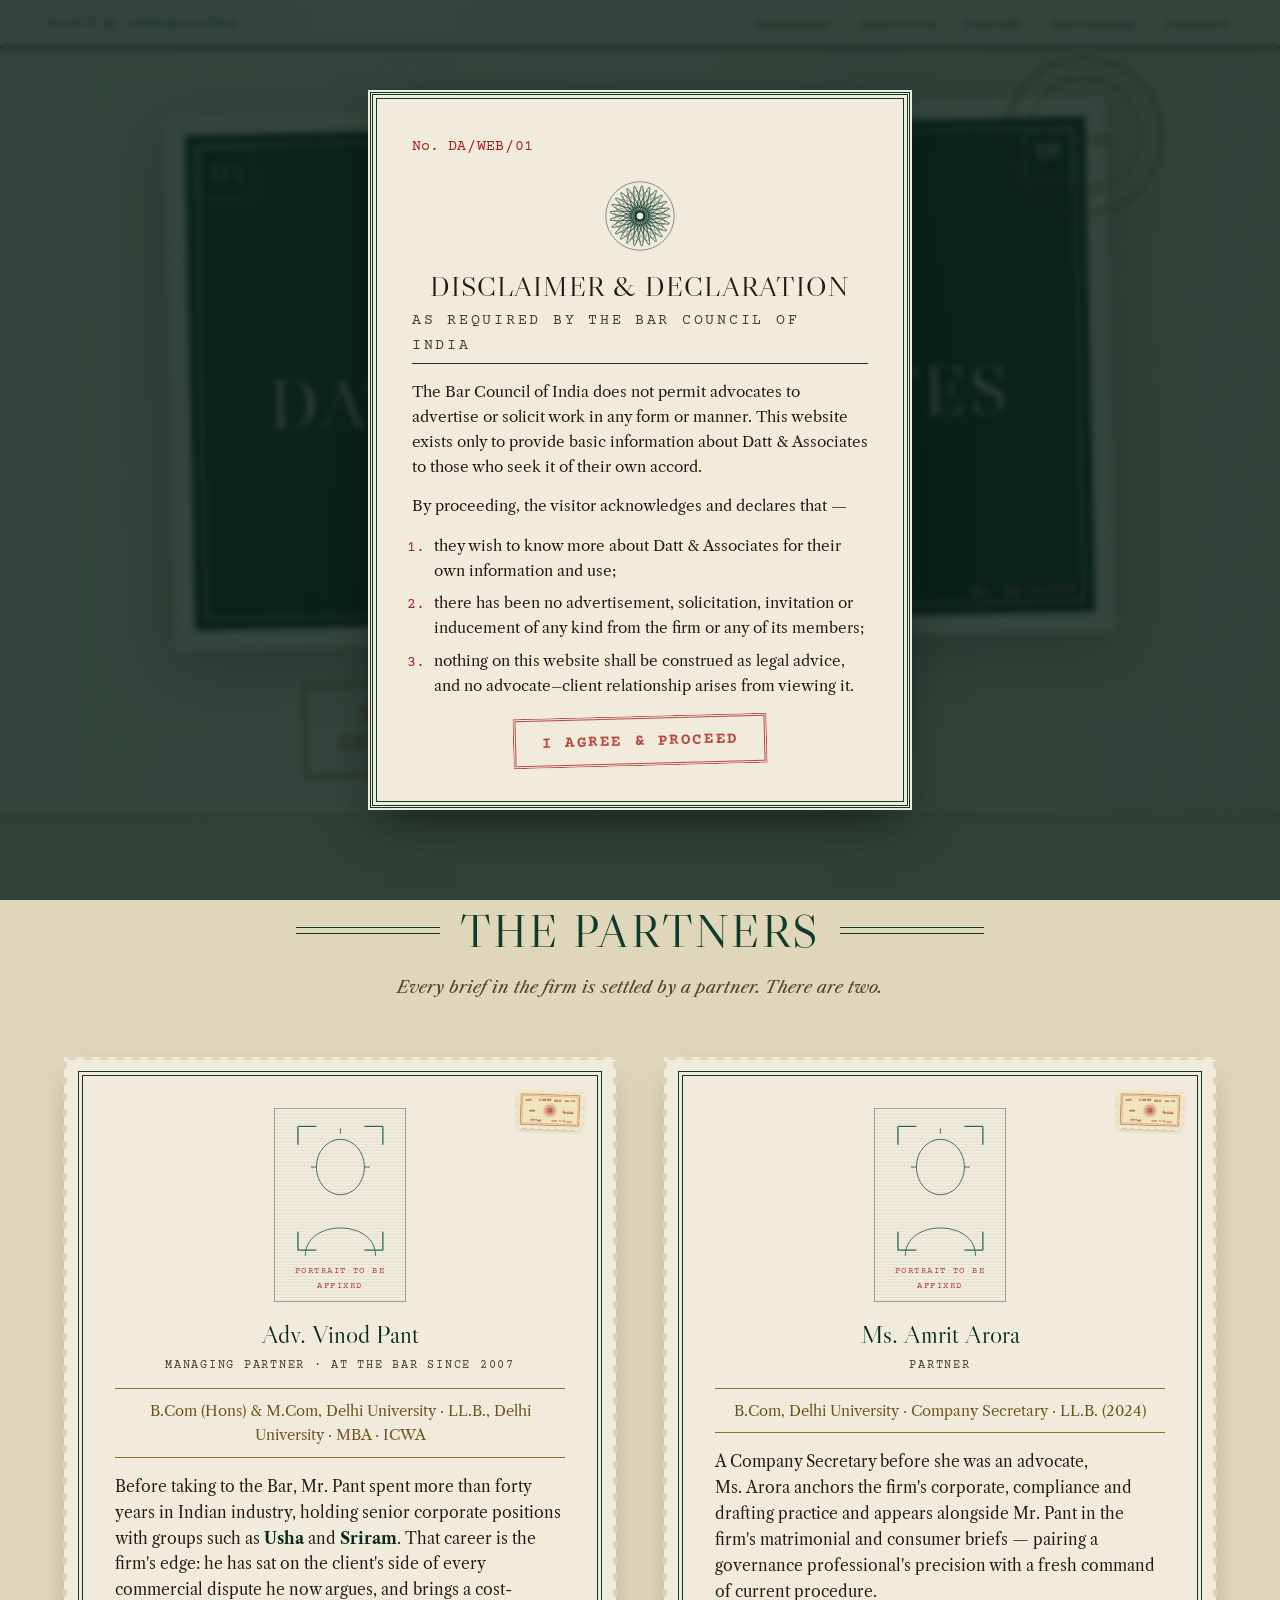
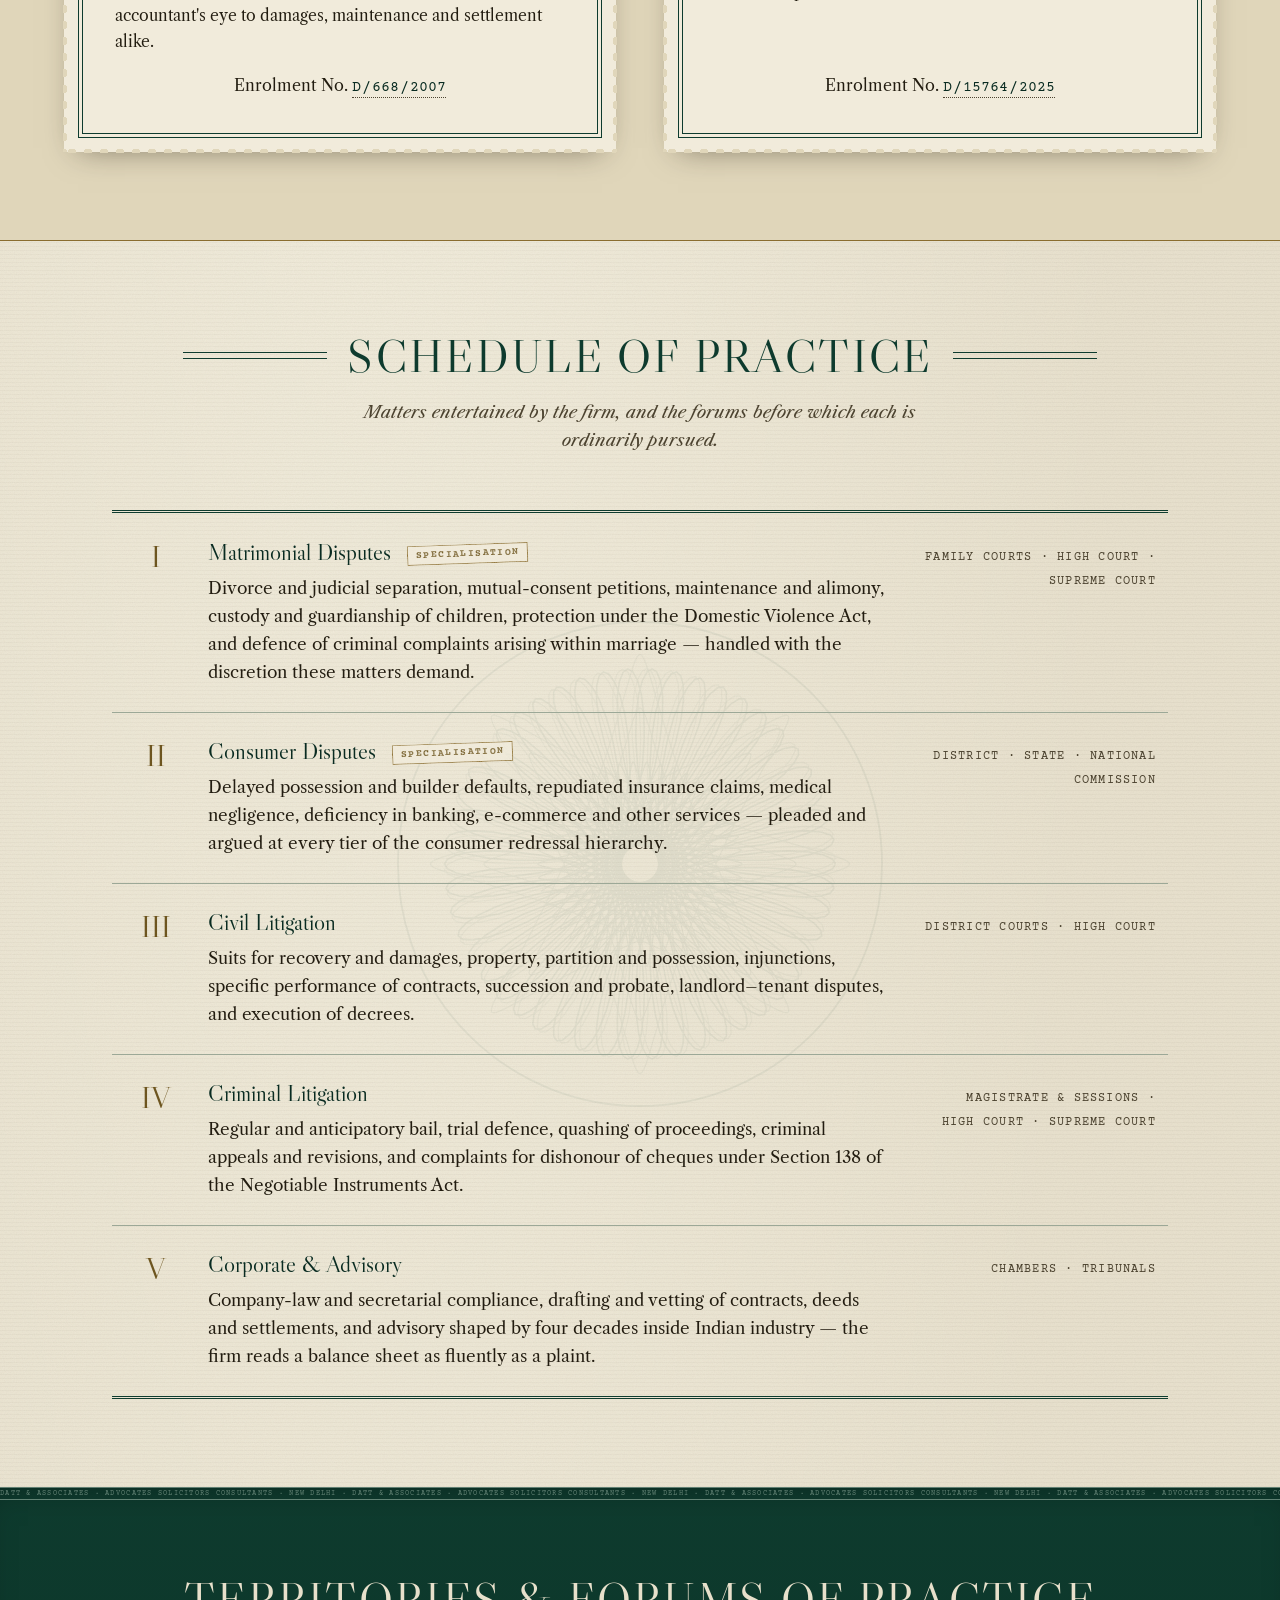
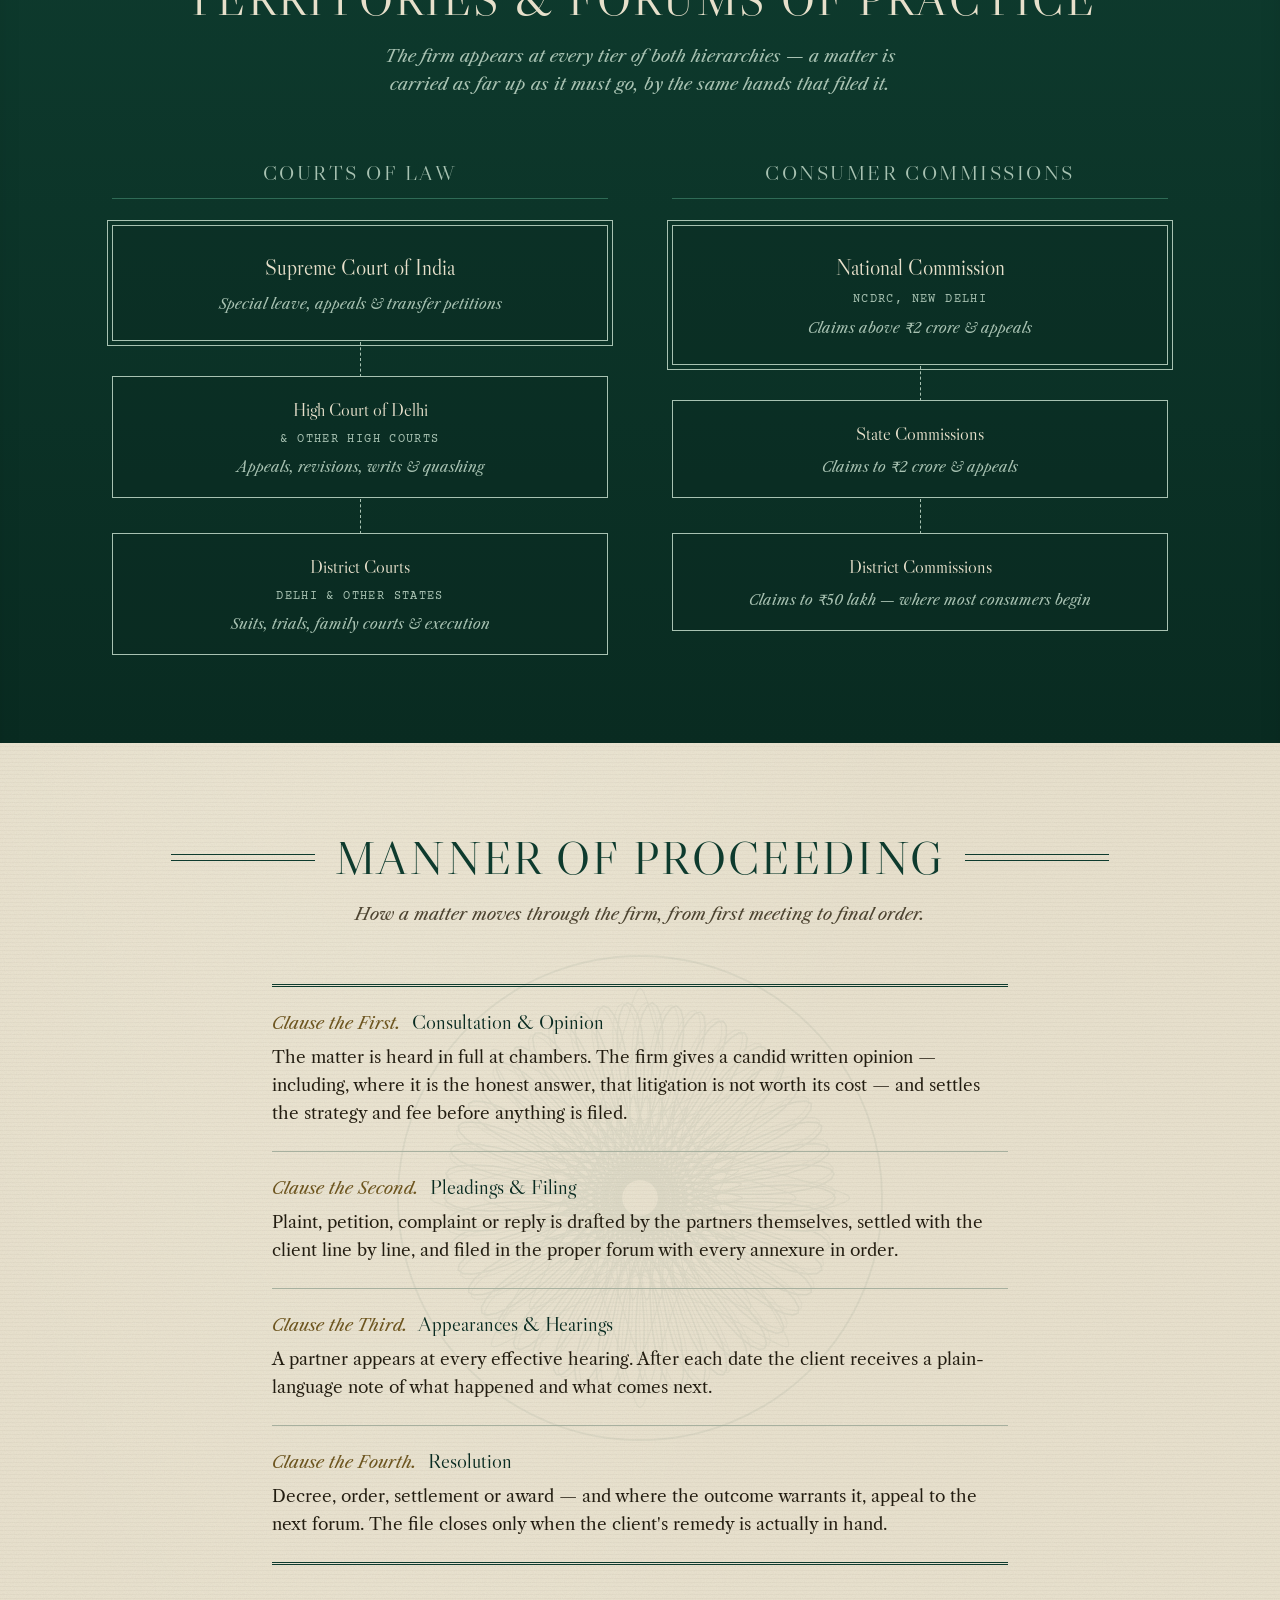
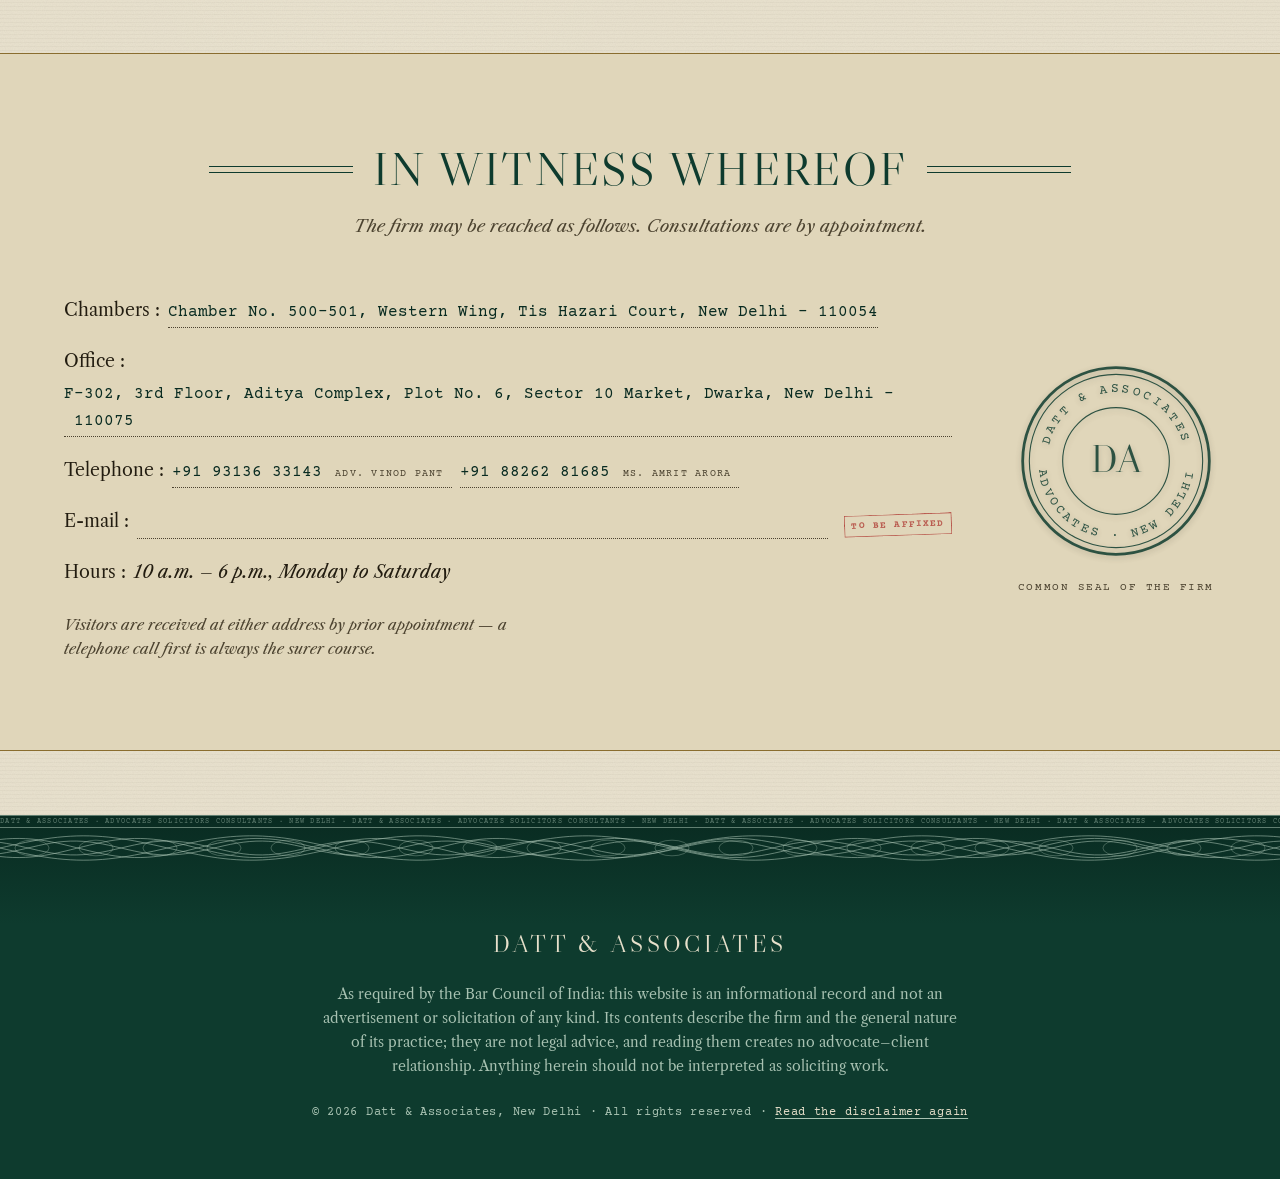
==== commit be9f4cd6: "Shrink court-fee stamps to badge size, landscape per reference Co-Authored-By: Claude Fable 5 <norep" ====
--- a/index.html
+++ b/index.html
@@ -112,12 +112,17 @@
       <div class="stamp-inner">
         <div class="court-fee" aria-hidden="true">
           <div class="perf" aria-hidden="true"><span></span><span></span><span></span><span></span></div>
-          <svg viewBox="0 0 76 92">
-            <rect x="2.5" y="2.5" width="71" height="87" fill="none" stroke="currentColor" stroke-width="1.2"/>
-            <rect x="5.5" y="5.5" width="65" height="81" fill="none" stroke="currentColor" stroke-width=".6"/>
-            <text x="38" y="17" text-anchor="middle" class="cf-label">COURT FEE</text>
-            <svg data-rosette="small" viewBox="-60 -60 120 120" x="17" y="23" width="42" height="42"></svg>
-            <text x="38" y="80" text-anchor="middle" class="cf-value">TEN RUPEES</text>
+          <svg viewBox="0 0 120 64">
+            <rect x="1.5" y="1.5" width="117" height="61" fill="none" stroke="currentColor" stroke-width="1.1"/>
+            <rect x="4.5" y="4.5" width="111" height="55" fill="none" stroke="currentColor" stroke-width=".5"/>
+            <text x="10" y="15" class="cf-corner" lang="hi">10रु.</text>
+            <text x="60" y="15" text-anchor="middle" class="cf-label">COURT FEE</text>
+            <text x="110" y="15" text-anchor="end" class="cf-corner">Rs.10</text>
+            <svg data-rosette="small" viewBox="-60 -60 120 120" x="44" y="17" width="32" height="32"></svg>
+            <text x="24" y="38" text-anchor="middle" class="cf-hindi" lang="hi">भारत</text>
+            <text x="96" y="38" text-anchor="middle" class="cf-label">INDIA</text>
+            <text x="32" y="56" text-anchor="middle" class="cf-hindi" lang="hi">दस रुपये</text>
+            <text x="84" y="56" text-anchor="middle" class="cf-value">TEN RUPEES</text>
           </svg>
         </div>
         <div class="portrait" role="img" aria-label="Portrait of Adv. Vinod Pant — photograph to be affixed">
@@ -149,12 +154,17 @@
       <div class="stamp-inner">
         <div class="court-fee" aria-hidden="true">
           <div class="perf" aria-hidden="true"><span></span><span></span><span></span><span></span></div>
-          <svg viewBox="0 0 76 92">
-            <rect x="2.5" y="2.5" width="71" height="87" fill="none" stroke="currentColor" stroke-width="1.2"/>
-            <rect x="5.5" y="5.5" width="65" height="81" fill="none" stroke="currentColor" stroke-width=".6"/>
-            <text x="38" y="17" text-anchor="middle" class="cf-label">COURT FEE</text>
-            <svg data-rosette="small" viewBox="-60 -60 120 120" x="17" y="23" width="42" height="42"></svg>
-            <text x="38" y="80" text-anchor="middle" class="cf-value">TEN RUPEES</text>
+          <svg viewBox="0 0 120 64">
+            <rect x="1.5" y="1.5" width="117" height="61" fill="none" stroke="currentColor" stroke-width="1.1"/>
+            <rect x="4.5" y="4.5" width="111" height="55" fill="none" stroke="currentColor" stroke-width=".5"/>
+            <text x="10" y="15" class="cf-corner" lang="hi">10रु.</text>
+            <text x="60" y="15" text-anchor="middle" class="cf-label">COURT FEE</text>
+            <text x="110" y="15" text-anchor="end" class="cf-corner">Rs.10</text>
+            <svg data-rosette="small" viewBox="-60 -60 120 120" x="44" y="17" width="32" height="32"></svg>
+            <text x="24" y="38" text-anchor="middle" class="cf-hindi" lang="hi">भारत</text>
+            <text x="96" y="38" text-anchor="middle" class="cf-label">INDIA</text>
+            <text x="32" y="56" text-anchor="middle" class="cf-hindi" lang="hi">दस रुपये</text>
+            <text x="84" y="56" text-anchor="middle" class="cf-value">TEN RUPEES</text>
           </svg>
         </div>
         <div class="portrait" role="img" aria-label="Portrait of Ms. Amrit Arora — photograph to be affixed">
--- a/css/styles.css
+++ b/css/styles.css
@@ -311,15 +311,25 @@
   border: 1px solid var(--green); outline: 1px solid var(--green); outline-offset: 3px;
 }
 .court-fee {
-  position: absolute; top: .9rem; right: .9rem; width: 74px;
+  position: absolute; top: .9rem; right: .9rem; width: 66px;
   rotate: 2deg; --paper-tint: var(--paper-hi);
-  background: #e7dcb4;
-  padding: 6px;
-  box-shadow: 0 3px 8px -3px rgba(34,28,16,.4);
-}
-.court-fee > svg { display: block; width: 100%; height: auto; color: var(--gold-text); }
-.cf-label { font-family: var(--mono); font-size: 8.5px; font-weight: 700; letter-spacing: 1.6px; fill: currentColor; }
-.cf-value { font-family: var(--mono); font-size: 7px; letter-spacing: 1.2px; fill: currentColor; }
+  background: #efe5ba;
+  padding: 3px;
+  box-shadow: 0 2px 5px -2px rgba(34,28,16,.4);
+}
+.court-fee .perf span:nth-child(1) { height: 5px;
+  background: radial-gradient(circle 2.5px at 4px 0, var(--paper-tint) 98%, transparent) repeat-x left top / 8px 5px; }
+.court-fee .perf span:nth-child(2) { height: 5px;
+  background: radial-gradient(circle 2.5px at 4px 5px, var(--paper-tint) 98%, transparent) repeat-x left bottom / 8px 5px; }
+.court-fee .perf span:nth-child(3) { width: 5px;
+  background: radial-gradient(circle 2.5px at 0 4px, var(--paper-tint) 98%, transparent) repeat-y left top / 5px 8px; }
+.court-fee .perf span:nth-child(4) { width: 5px;
+  background: radial-gradient(circle 2.5px at 5px 4px, var(--paper-tint) 98%, transparent) repeat-y right top / 5px 8px; }
+.court-fee > svg { display: block; width: 100%; height: auto; color: var(--red); opacity: .9; }
+.cf-label { font-family: var(--mono); font-size: 8px; font-weight: 700; letter-spacing: .8px; fill: currentColor; }
+.cf-value { font-family: var(--mono); font-size: 6.5px; letter-spacing: .4px; fill: currentColor; }
+.cf-corner { font-family: var(--mono); font-size: 7px; font-weight: 700; fill: currentColor; }
+.cf-hindi { font-family: var(--hindi); font-size: 7px; font-weight: 600; fill: currentColor; }
 .portrait {
   width: 132px; margin: 0 auto; text-align: center; color: var(--green-line);
   border: 1px solid color-mix(in srgb, var(--green) 40%, var(--paper-hi));
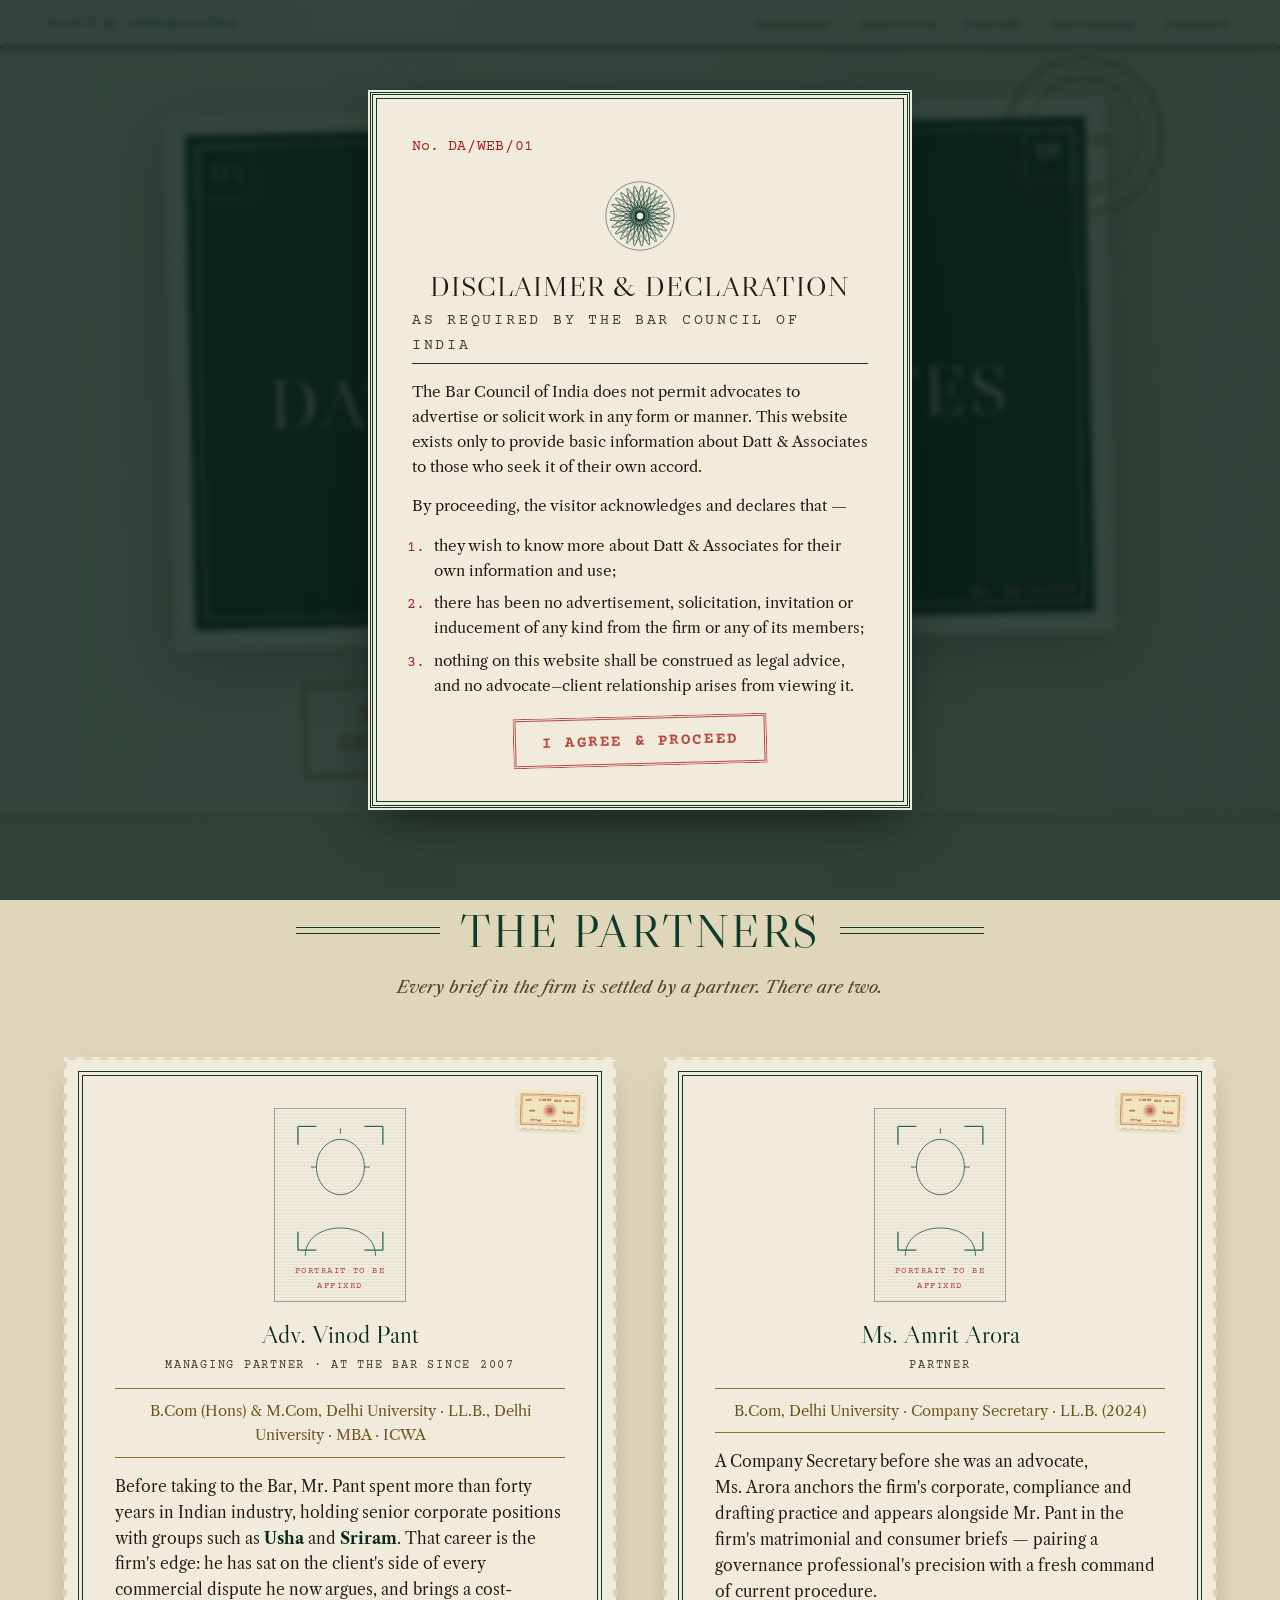
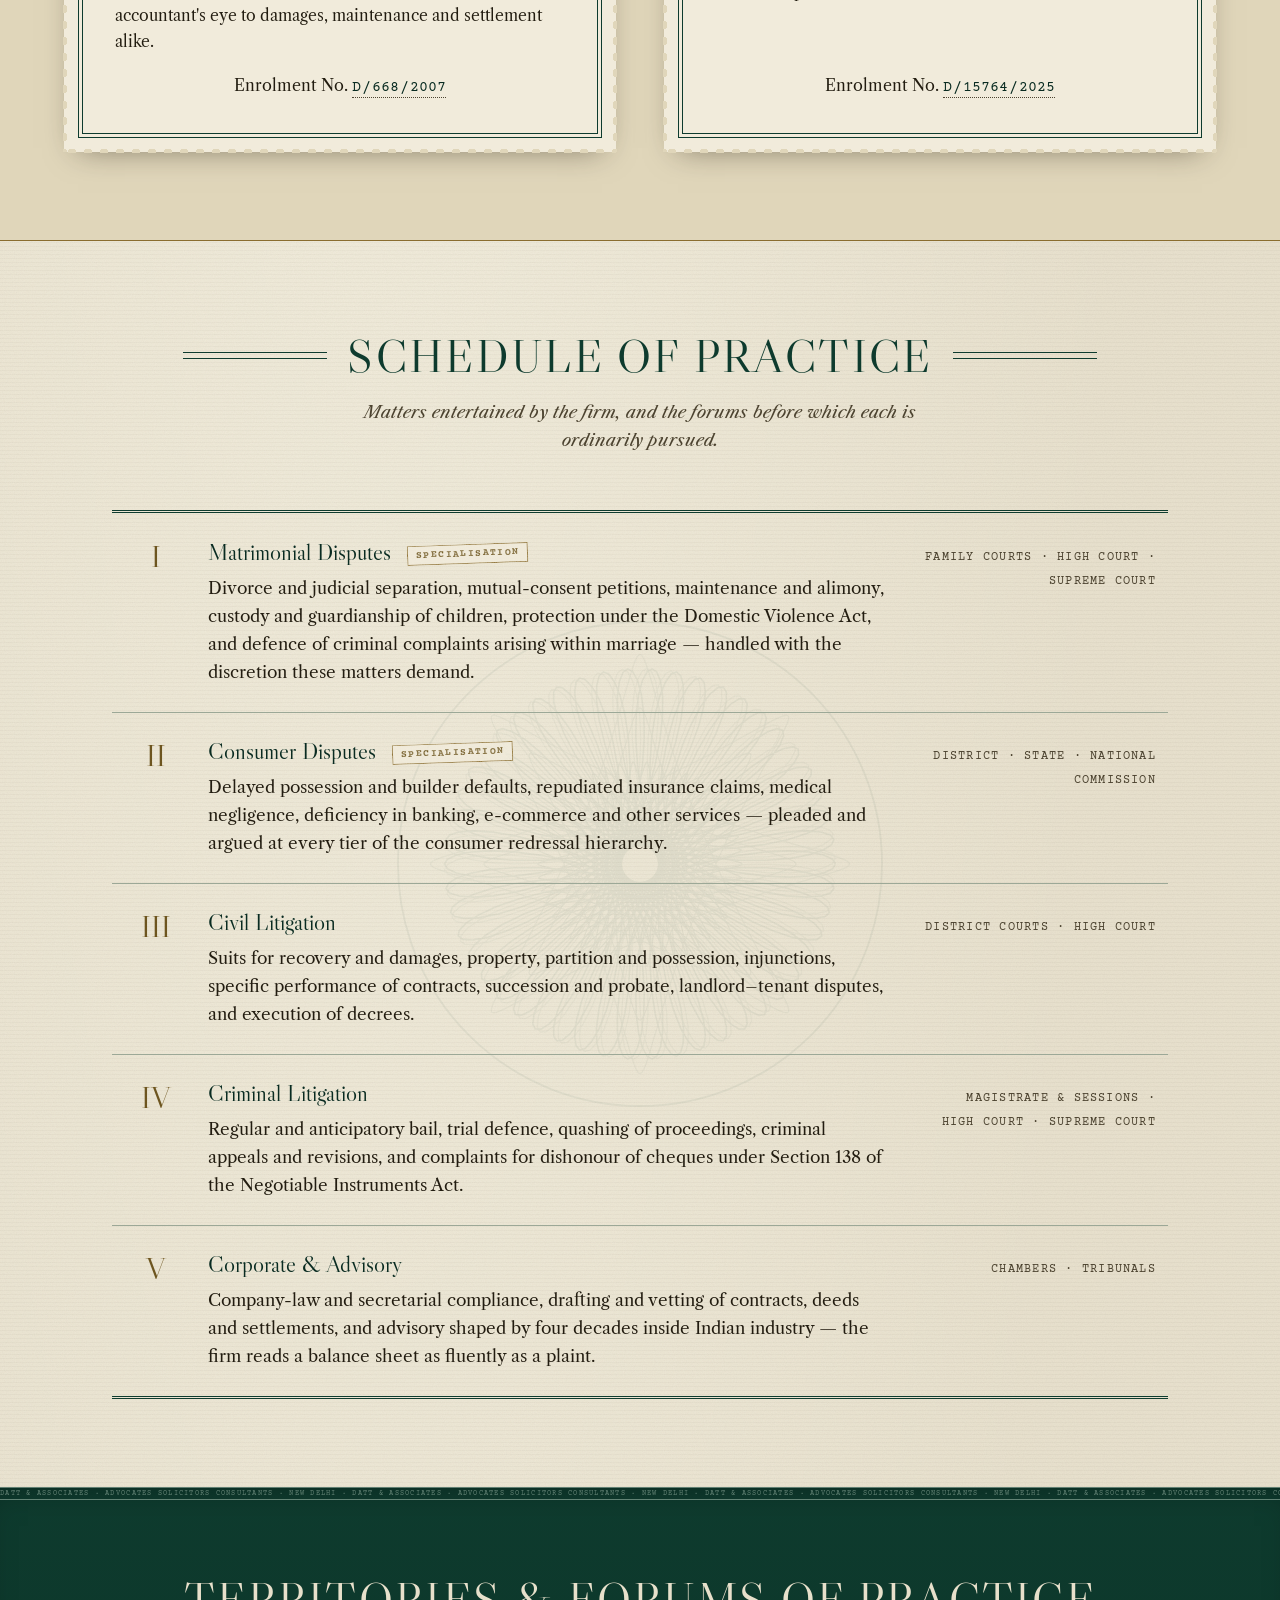
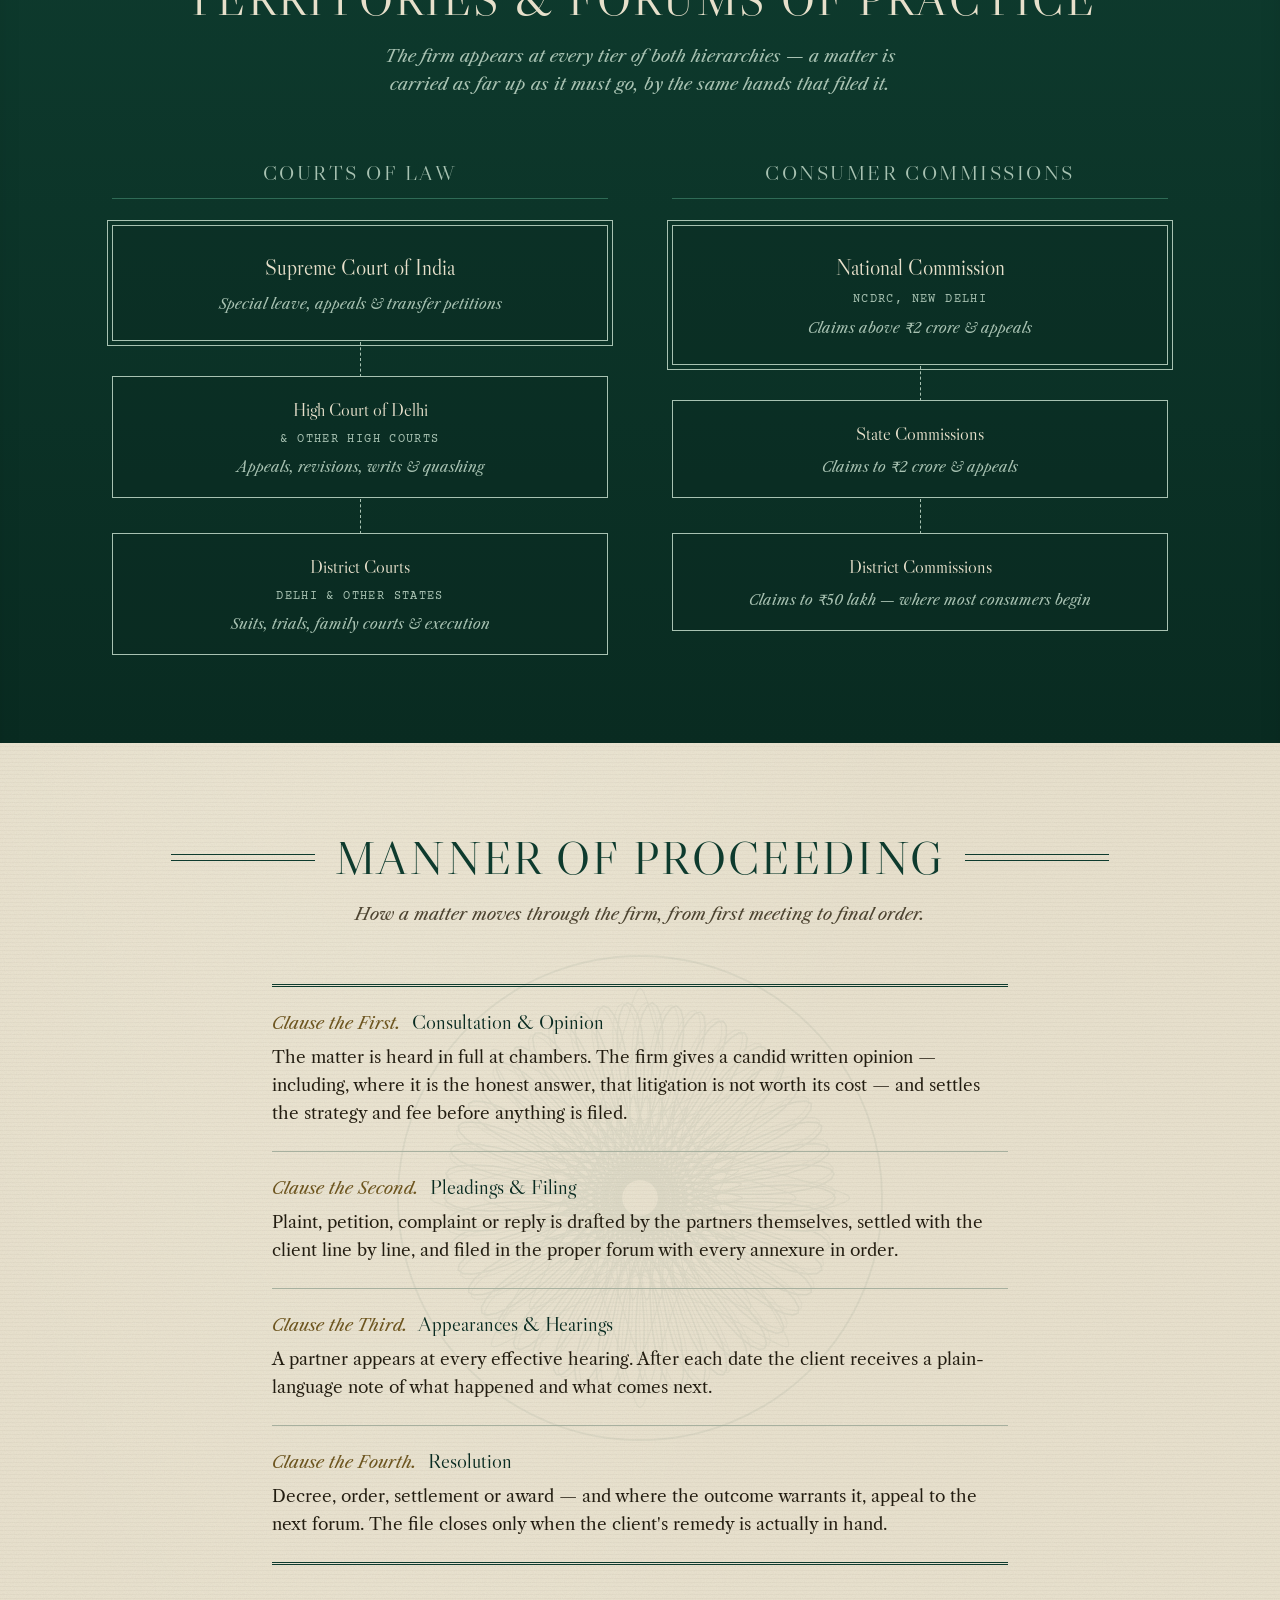
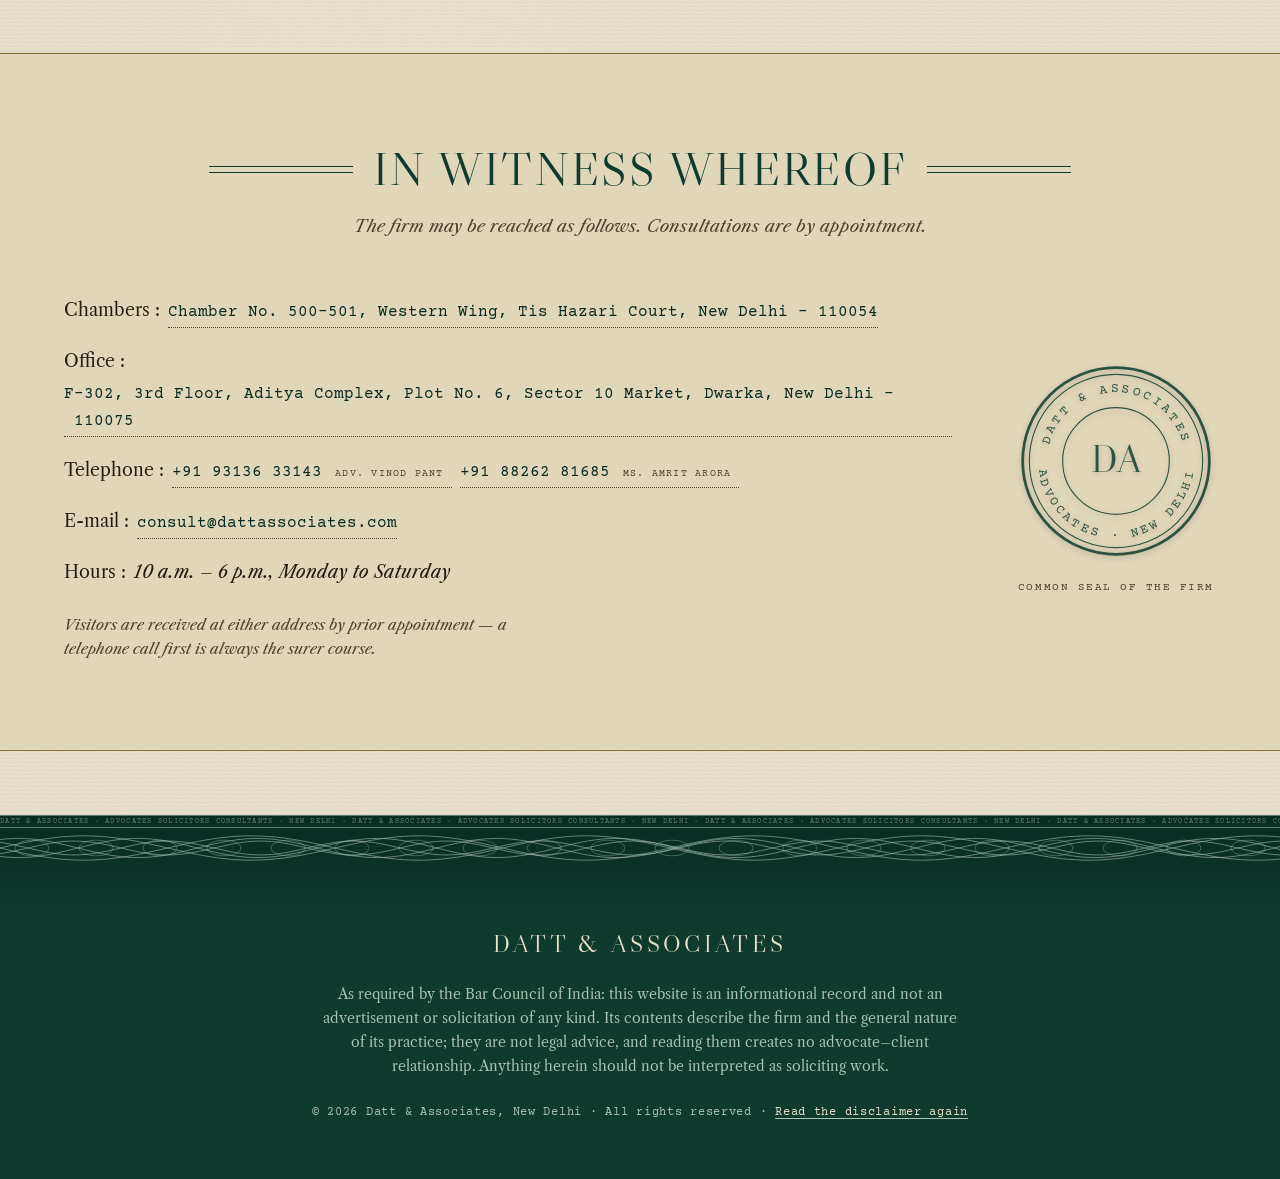
==== commit 237edfe6: "Fill in firm email: consult@dattassociates.com Co-Authored-By: Claude Fable 5 <noreply@anthropic.com" ====
--- a/index.html
+++ b/index.html
@@ -5,8 +5,8 @@
 <meta name="viewport" content="width=device-width, initial-scale=1.0">
 <title>Datt &amp; Associates — Advocates, Solicitors &amp; Consultants, New Delhi</title>
 <meta name="description" content="Datt &amp; Associates, New Delhi — advocates, solicitors and consultants for civil, criminal, matrimonial and consumer matters, appearing from the district courts to the Supreme Court of India.">
-<link rel="stylesheet" href="fonts/fonts.css">
-<link rel="stylesheet" href="css/styles.css">
+<link rel="stylesheet" href="fonts/fonts.css?v=20260902">
+<link rel="stylesheet" href="css/styles.css?v=20260902">
 <link rel="icon" href="data:image/svg+xml,%3Csvg xmlns='http://www.w3.org/2000/svg' viewBox='0 0 32 32'%3E%3Crect width='32' height='32' fill='%230e3b2e'/%3E%3Ctext x='16' y='22' text-anchor='middle' font-family='Georgia' font-size='17' fill='%23e9e2cf'%3EDA%3C/text%3E%3C/svg%3E">
 </head>
 <body>
@@ -345,7 +345,7 @@
       <p class="deed-blank">Chambers&nbsp;: <span class="deed-filled">Chamber No. 500–501, Western Wing, Tis&nbsp;Hazari Court, New&nbsp;Delhi&nbsp;–&nbsp;110054</span></p>
       <p class="deed-blank">Office&nbsp;: <span class="deed-filled">F-302, 3rd Floor, Aditya Complex, Plot No.&nbsp;6, Sector&nbsp;10 Market, Dwarka, New&nbsp;Delhi&nbsp;–&nbsp;110075</span></p>
       <p class="deed-blank">Telephone&nbsp;: <span class="deed-filled"><a href="tel:+919313633143">+91&nbsp;93136&nbsp;33143</a> <span class="tel-who">Adv.&nbsp;Vinod&nbsp;Pant</span></span> <span class="deed-filled"><a href="tel:+918826281685">+91&nbsp;88262&nbsp;81685</a> <span class="tel-who">Ms.&nbsp;Amrit&nbsp;Arora</span></span></p>
-      <p class="deed-blank">E-mail&nbsp;: <span class="blank-line blank-wide">&nbsp;</span> <span class="replace-mark">to be affixed</span></p>
+      <p class="deed-blank">E-mail&nbsp;: <span class="deed-filled"><a href="mailto:consult@dattassociates.com">consult@dattassociates.com</a></span></p>
       <p class="deed-blank">Hours&nbsp;: <span class="deed-set">10 a.m. – 6 p.m., Monday to Saturday</span></p>
       <p class="exec-note">Visitors are received at either address by prior appointment —
       a telephone call first is always the surer course.</p>
@@ -385,6 +385,6 @@
   </div>
 </footer>
 
-<script src="js/main.js"></script>
+<script src="js/main.js?v=20260902"></script>
 </body>
 </html>
